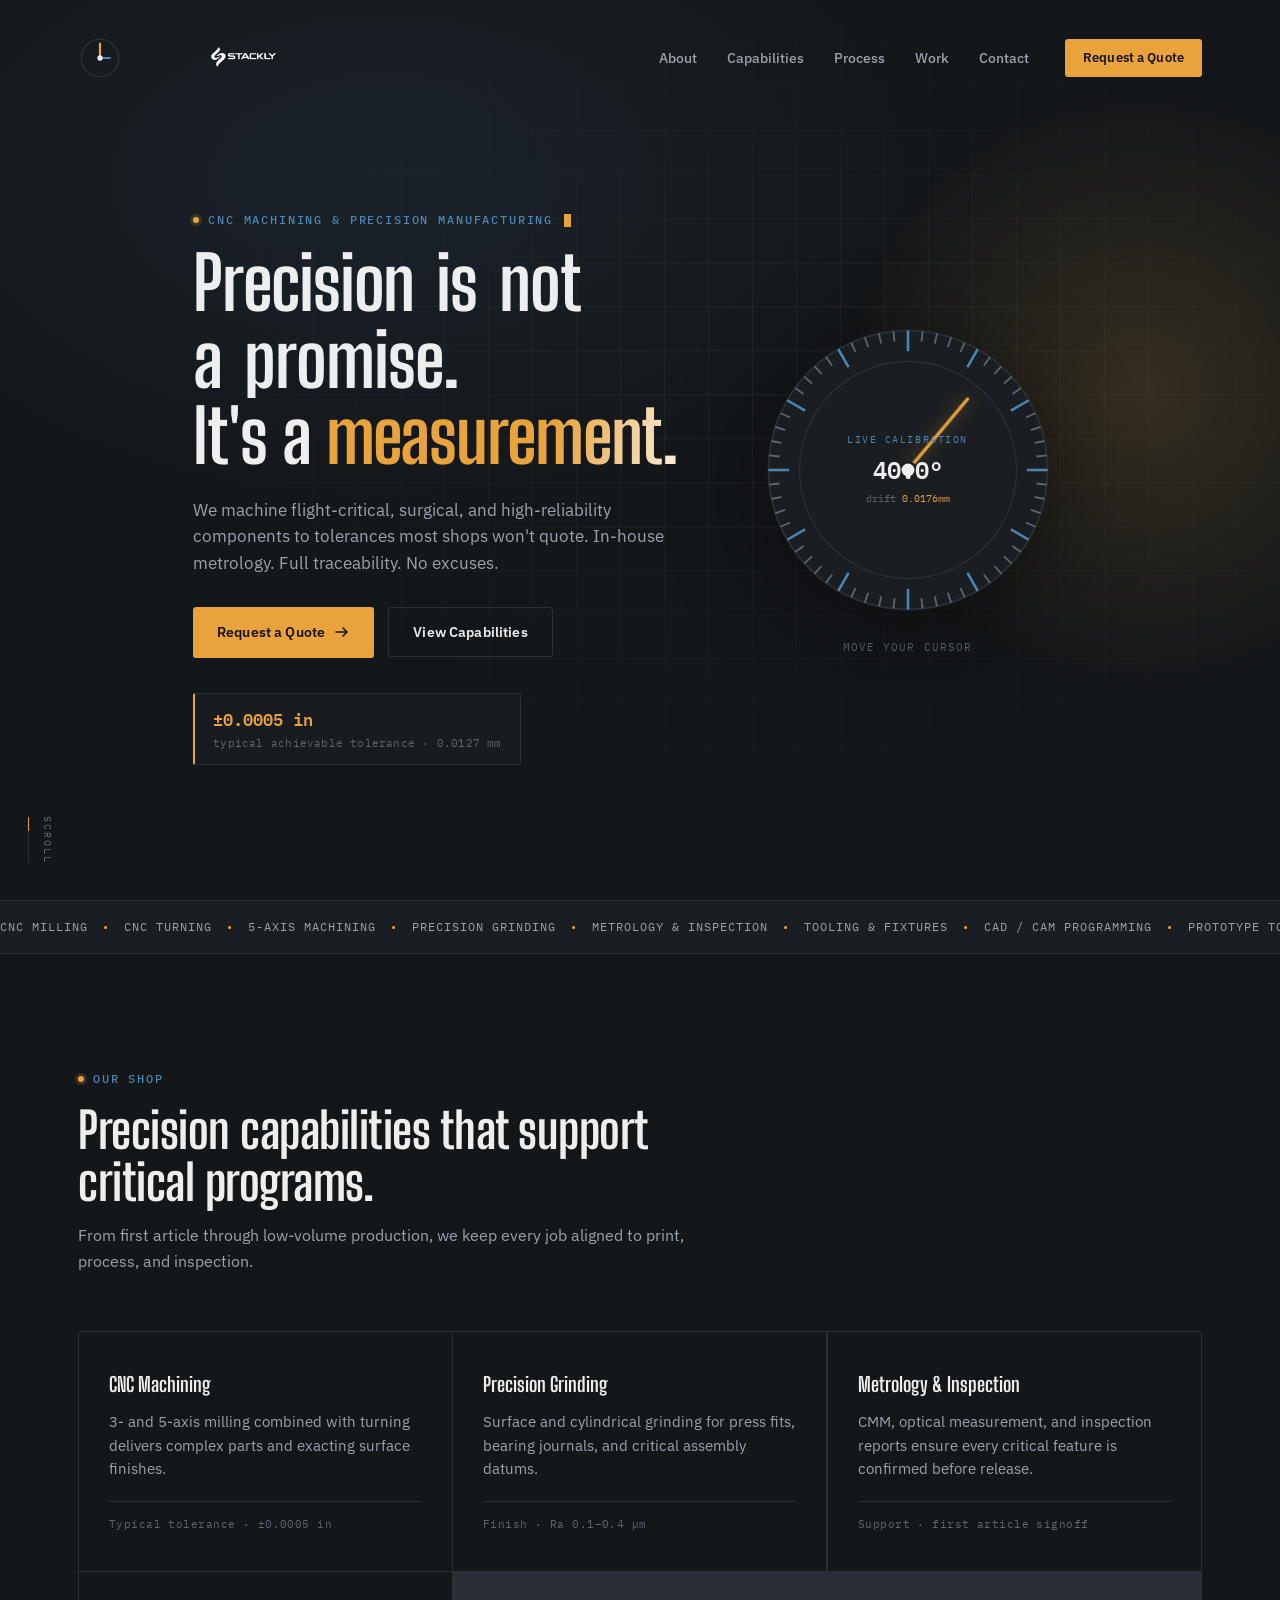
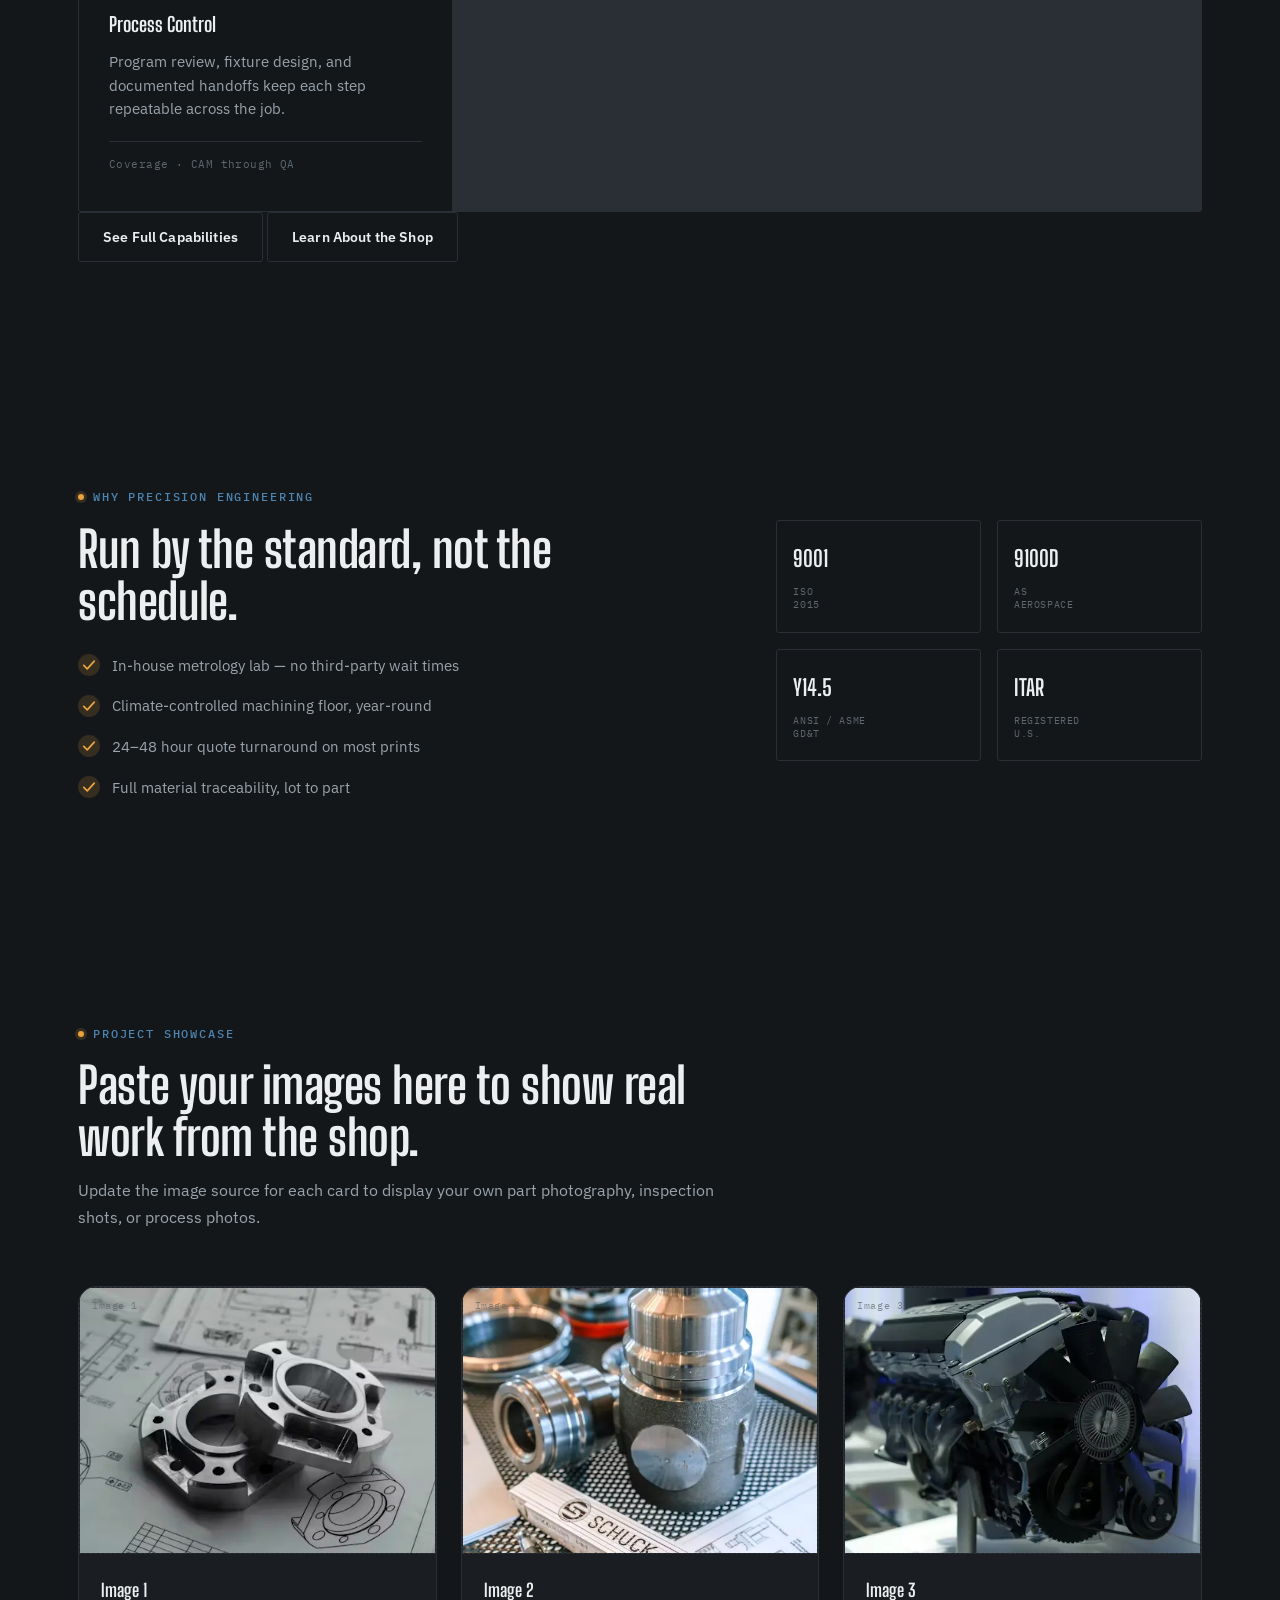
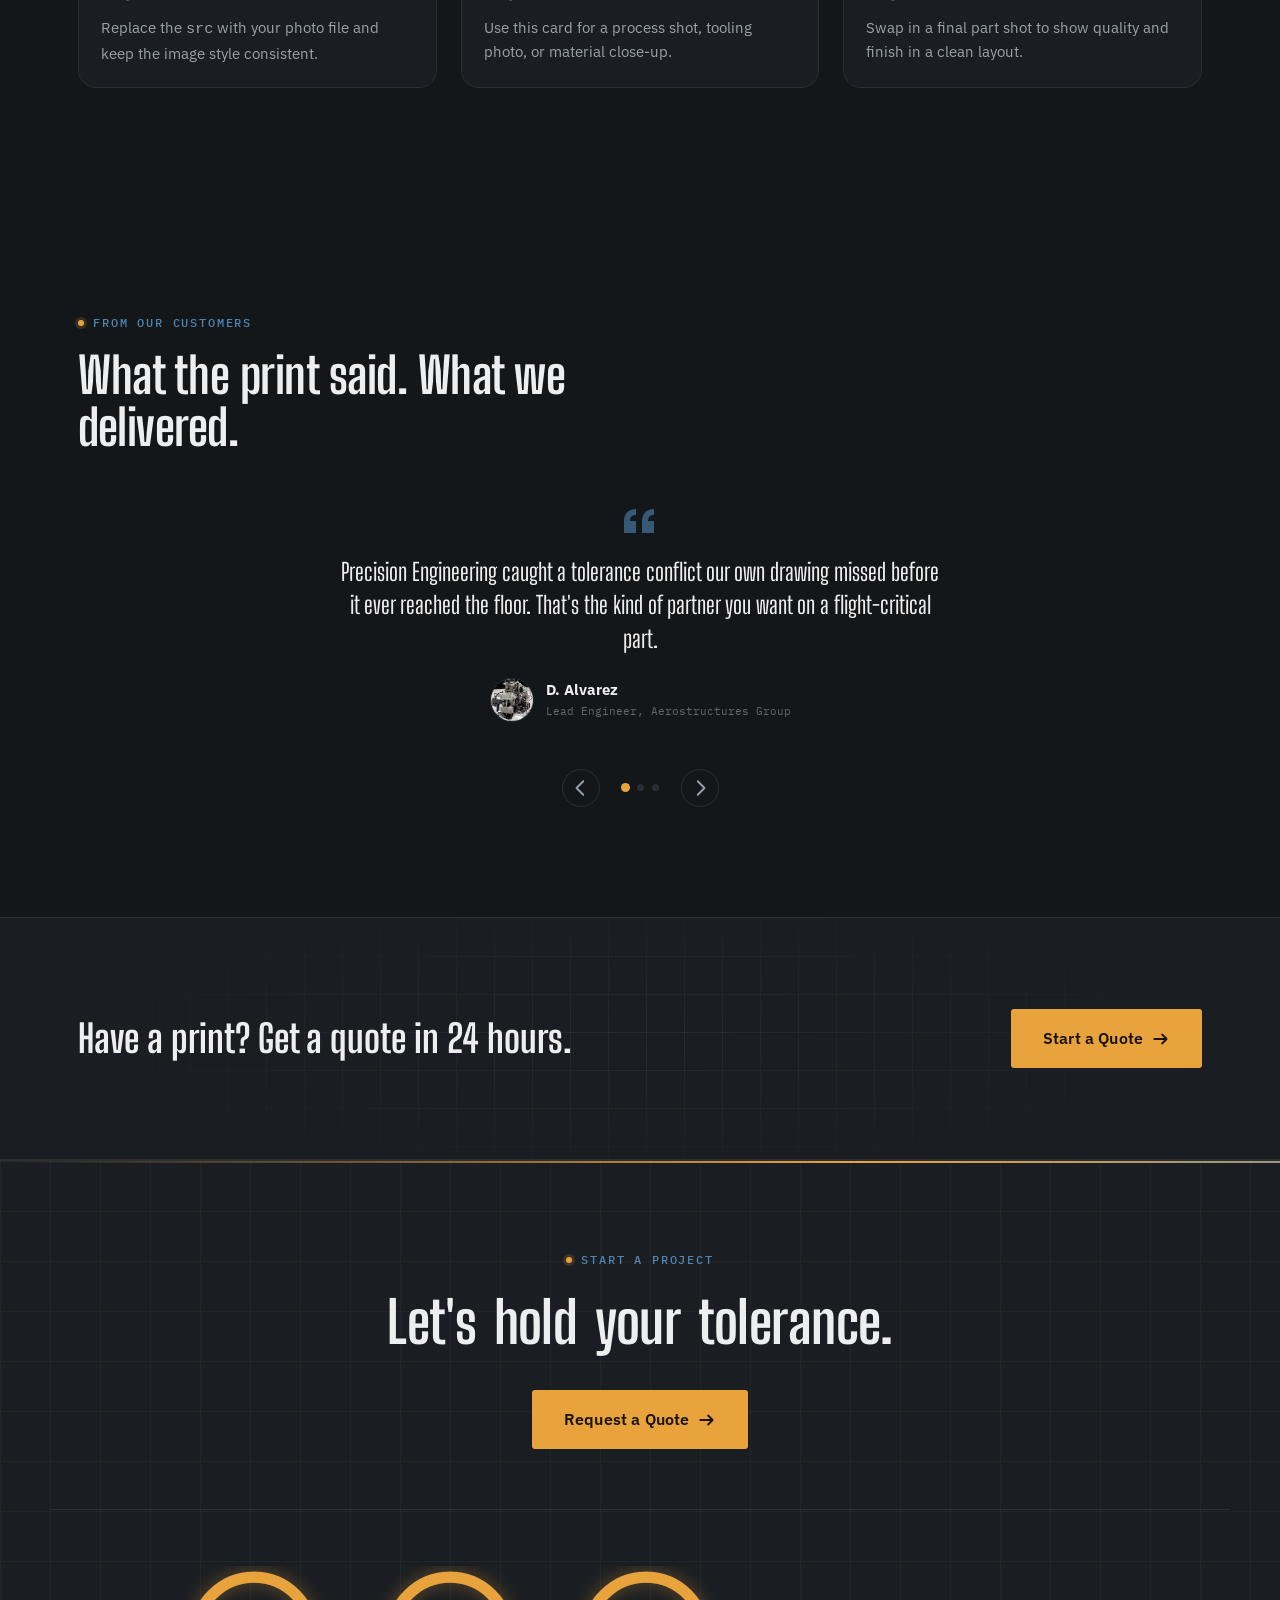
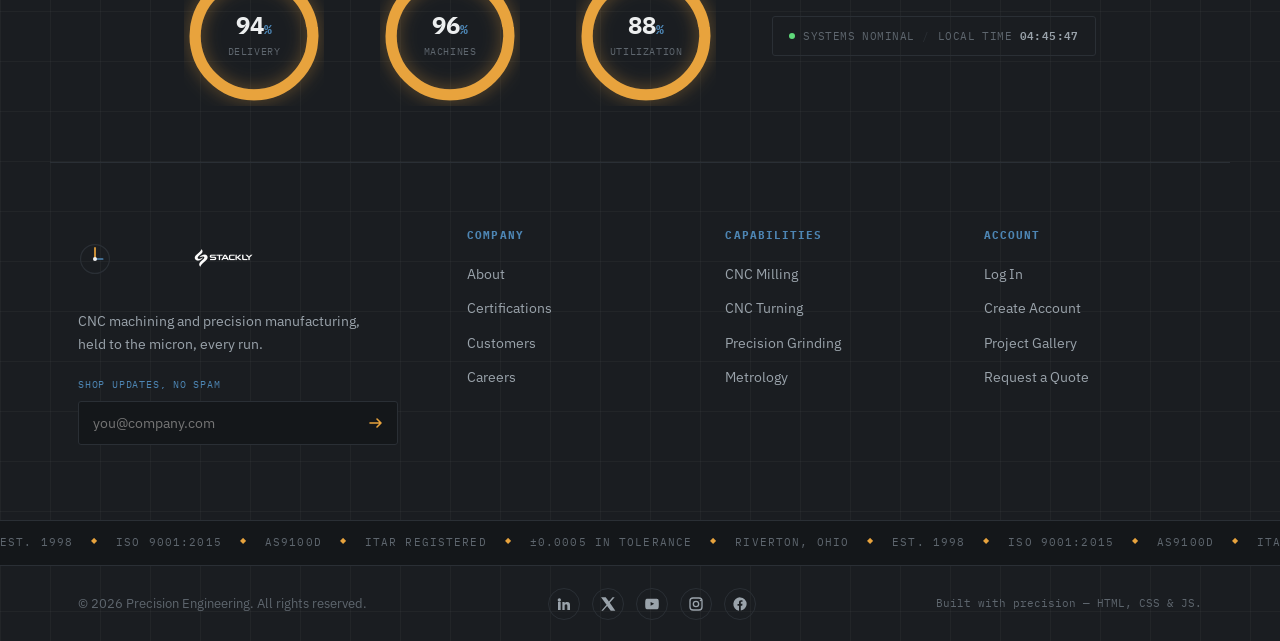
==== index.html @ ea1519b1 "first commit" ====
<!DOCTYPE html>
<html lang="en">
<head>
<meta charset="UTF-8">
<meta name="viewport" content="width=device-width, initial-scale=1.0">
<title>Precision Engineering — CNC Machining &amp; Precision Manufacturing</title>
<meta name="description" content="Precision Engineering delivers CNC machining, precision grinding, and metrology services for aerospace, medical, and industrial clients.">

<link rel="preconnect" href="https://fonts.googleapis.com">
<link rel="preconnect" href="https://fonts.gstatic.com" crossorigin>
<link href="https://fonts.googleapis.com/css2?family=Big+Shoulders+Display:wght@500;700;900&family=IBM+Plex+Mono:wght@400;500;600&family=IBM+Plex+Sans:wght@400;500;600;700&display=swap" rel="stylesheet">

<link rel="stylesheet" href="style.css">
</head>
<body class="page-index">

<!-- ============================= -->
<!-- PRELOADER                      -->
<!-- ============================= -->
<div class="preloader" id="preloader">
  <div class="preloader__inner">
    <svg class="preloader__dial" viewBox="0 0 120 120" width="72" height="72">
      <circle cx="60" cy="60" r="52" class="preloader__ring-track"/>
      <circle cx="60" cy="60" r="52" class="preloader__ring-fill" id="preloaderRing"/>
      <line x1="60" y1="60" x2="60" y2="20" class="preloader__needle" id="preloaderNeedle"/>
      <circle cx="60" cy="60" r="4" class="preloader__hub"/>
    </svg>
    <p class="preloader__label">CALIBRATING SYSTEM</p>
    <p class="preloader__pct" id="preloaderPct">00%</p>
  </div>
</div>

<!-- cursor reticle (desktop only, see JS) -->
<div class="cursor-ring" id="cursorRing"></div>
<div class="cursor-dot" id="cursorDot"></div>

<!-- ============================= -->
<!-- HEADER / NAV                   -->
<!-- ============================= -->
<header class="site-header" id="siteHeader">
  <div class="container site-header__inner">
    <a href="index.html" class="logo">
      <span class="logo__mark" aria-hidden="true">
          <svg viewBox="0 0 40 40" width="44" height="44">
            <circle cx="20" cy="20" r="17" class="logo__mark-ring"/>
            <line x1="20" y1="20" x2="20" y2="7" class="logo__mark-tick"/>
            <line x1="20" y1="20" x2="29" y2="20" class="logo__mark-tick logo__mark-tick--minor"/>
            <circle cx="20" cy="20" r="2.4" class="logo__mark-hub"/>
          </svg>
        </span>
        <img src="logo (1).webp" alt="Precision Engineering" class="logo__img">
    <nav class="main-nav" id="mainNav">
      <a href="about.html" class="main-nav__link"><span>About</span></a>
      <a href="capabilities.html" class="main-nav__link"><span>Capabilities</span></a>
      <a href="process.html" class="main-nav__link"><span>Process</span></a>
      <a href="work.html" class="main-nav__link"><span>Work</span></a>
      <a href="contact.html" class="main-nav__link"><span>Contact</span></a>
    </nav>

    <a href="login.html" class="btn btn--small btn--primary magnetic" data-magnetic>
      <span>Request a Quote</span>
    </a>

    <button class="nav-toggle" id="navToggle" aria-label="Toggle navigation menu" aria-expanded="false">
      <span></span><span></span><span></span>
    </button>
  </div>
</header>

<!-- mobile nav drawer -->
<div class="mobile-nav" id="mobileNav">
  <nav class="mobile-nav__links">
    <a href="about.html">About</a>
    <a href="capabilities.html">Capabilities</a>
    <a href="process.html">Process</a>
    <a href="work.html">Work</a>
    <a href="index.html#why">Why Us</a>
    <a href="contact.html">Contact</a>
  </nav>
  <a href="contact.html" class="btn btn--primary btn--block">Request a Quote</a>
</div>

<main>

<!-- ============================= -->
<!-- HERO                           -->
<!-- ============================= -->
<section class="hero" id="home">
  <div class="hero__grid" aria-hidden="true" id="heroGrid"></div>
  <div class="hero__glow" aria-hidden="true"></div>

  <div class="container hero__inner">
    <div class="hero__copy">
      <p class="eyebrow reveal-up eyebrow--typed">
        <span class="eyebrow__dot"></span>
        CNC MACHINING &amp; PRECISION MANUFACTURING
      </p>

      <h1 class="hero__headline">
        <span class="reveal-line"><span class="reveal-line__inner split-chars" data-split>Precision is not</span></span>
        <span class="reveal-line"><span class="reveal-line__inner split-chars" data-split>a promise.</span></span>
        <span class="reveal-line"><span class="reveal-line__inner">It's a <em class="shimmer-text">measurement.</em></span></span>
      </h1>

      <p class="hero__sub reveal-up" style="--delay:0.5s">
        We machine flight-critical, surgical, and high-reliability components to tolerances
        most shops won't quote. In-house metrology. Full traceability. No excuses.
      </p>

      <div class="hero__actions reveal-up" style="--delay:0.65s">
        <a href="contact.html" class="btn btn--primary magnetic" data-magnetic>
          <span>Request a Quote</span>
          <svg width="16" height="16" viewBox="0 0 16 16"><path d="M2 8h11M9 4l4 4-4 4" stroke="currentColor" stroke-width="1.6" fill="none" stroke-linecap="round" stroke-linejoin="round"/></svg>
        </a>
        <a href="capabilities.html" class="btn btn--ghost">
          <span>View Capabilities</span>
        </a>
      </div>

      <div class="hero__stamp reveal-up" style="--delay:0.8s">
        <span class="hero__stamp-value">±0.0005 in</span>
        <span class="hero__stamp-label">typical achievable tolerance · 0.0127&nbsp;mm</span>
      </div>
    </div>

    <div class="hero__instrument reveal-up" style="--delay:0.4s">
      <div class="dial" id="dial">
        <svg viewBox="0 0 240 240" width="100%" height="100%" class="dial__svg">
          <circle cx="120" cy="120" r="108" class="dial__face"/>
          <g class="dial__ticks" id="dialTicks"></g>
          <circle cx="120" cy="120" r="84" class="dial__inner-ring"/>
          <line x1="120" y1="120" x2="120" y2="48" class="dial__needle" id="dialNeedle"/>
          <circle cx="120" cy="120" r="6" class="dial__hub"/>
        </svg>
        <div class="dial__readout">
          <span class="dial__readout-label">LIVE CALIBRATION</span>
          <span class="dial__readout-value" id="dialValue">0.000&deg;</span>
          <span class="dial__readout-sub">drift <span id="dialDrift">0.000mm</span></span>
        </div>
      </div>
      <p class="dial__hint">move your cursor</p>
    </div>
  </div>

  <a href="capabilities.html" class="hero__scroll-cue" aria-label="Scroll to content">
    <span class="hero__scroll-cue-line"><span class="hero__scroll-cue-dot"></span></span>
    <span class="hero__scroll-cue-text">SCROLL</span>
  </a>
</section>

<!-- ============================= -->
<!-- MARQUEE TICKER                 -->
<!-- ============================= -->
<div class="marquee">
  <div class="marquee__track">
    <span>CNC MILLING</span><span class="marquee__sep">&bull;</span>
    <span>CNC TURNING</span><span class="marquee__sep">&bull;</span>
    <span>5-AXIS MACHINING</span><span class="marquee__sep">&bull;</span>
    <span>PRECISION GRINDING</span><span class="marquee__sep">&bull;</span>
    <span>METROLOGY &amp; INSPECTION</span><span class="marquee__sep">&bull;</span>
    <span>TOOLING &amp; FIXTURES</span><span class="marquee__sep">&bull;</span>
    <span>CAD / CAM PROGRAMMING</span><span class="marquee__sep">&bull;</span>
    <span>PROTOTYPE TO PRODUCTION</span><span class="marquee__sep">&bull;</span>
    <!-- duplicate for seamless loop -->
    <span>CNC MILLING</span><span class="marquee__sep">&bull;</span>
    <span>CNC TURNING</span><span class="marquee__sep">&bull;</span>
    <span>5-AXIS MACHINING</span><span class="marquee__sep">&bull;</span>
    <span>PRECISION GRINDING</span><span class="marquee__sep">&bull;</span>
    <span>METROLOGY &amp; INSPECTION</span><span class="marquee__sep">&bull;</span>
    <span>TOOLING &amp; FIXTURES</span><span class="marquee__sep">&bull;</span>
    <span>CAD / CAM PROGRAMMING</span><span class="marquee__sep">&bull;</span>
    <span>PROTOTYPE TO PRODUCTION</span><span class="marquee__sep">&bull;</span>
  </div>
</div>

<!-- ============================= -->
<section class="capabilities" id="homeCapabilities">
  <div class="container">
    <div class="section-head">
      <p class="eyebrow reveal-up"><span class="eyebrow__dot"></span>OUR SHOP</p>
      <h2 class="h2 reveal-up">Precision capabilities that support critical programs.</h2>
      <p class="section-head__sub reveal-up" style="--delay:0.1s">
        From first article through low-volume production, we keep every job aligned to print, process, and inspection.
      </p>
    </div>

    <div class="cap-grid">
      <article class="cap-card tilt-card reveal-up">
        <h3 class="cap-card__title">CNC Machining</h3>
        <p class="cap-card__text">3- and 5-axis milling combined with turning delivers complex parts and exacting surface finishes.</p>
        <span class="cap-card__spec">Typical tolerance &middot; ±0.0005 in</span>
      </article>
      <article class="cap-card tilt-card reveal-up" style="--delay:0.05s">
        <h3 class="cap-card__title">Precision Grinding</h3>
        <p class="cap-card__text">Surface and cylindrical grinding for press fits, bearing journals, and critical assembly datums.</p>
        <span class="cap-card__spec">Finish &middot; Ra 0.1–0.4 µm</span>
      </article>
      <article class="cap-card tilt-card reveal-up" style="--delay:0.1s">
        <h3 class="cap-card__title">Metrology &amp; Inspection</h3>
        <p class="cap-card__text">CMM, optical measurement, and inspection reports ensure every critical feature is confirmed before release.</p>
        <span class="cap-card__spec">Support &middot; first article signoff</span>
      </article>
      <article class="cap-card tilt-card reveal-up" style="--delay:0.15s">
        <h3 class="cap-card__title">Process Control</h3>
        <p class="cap-card__text">Program review, fixture design, and documented handoffs keep each step repeatable across the job.</p>
        <span class="cap-card__spec">Coverage &middot; CAM through QA</span>
      </article>
    </div>

    <div class="cta-banner__actions reveal-up" style="--delay:0.2s">
      <a href="capabilities.html" class="btn btn--ghost">See Full Capabilities</a>
      <a href="about.html" class="btn btn--ghost">Learn About the Shop</a>
    </div>
  </div>
</section>

<!-- ============================= -->
<section class="why" id="why">
  <div class="container why__inner">
    <div class="why__copy">
      <p class="eyebrow reveal-up"><span class="eyebrow__dot"></span>WHY PRECISION ENGINEERING</p>
      <h2 class="h2 reveal-up">Run by the standard, not the schedule.</h2>

      <ul class="check-list">
        <li class="check-list__item reveal-up">
          <span class="check-list__icon"><svg viewBox="0 0 16 16" width="14" height="14"><path d="M2 8.5l4 4 8-9" fill="none" stroke="currentColor" stroke-width="2" stroke-linecap="round" stroke-linejoin="round"/></svg></span>
          In-house metrology lab — no third-party wait times
        </li>
        <li class="check-list__item reveal-up" style="--delay:0.06s">
          <span class="check-list__icon"><svg viewBox="0 0 16 16" width="14" height="14"><path d="M2 8.5l4 4 8-9" fill="none" stroke="currentColor" stroke-width="2" stroke-linecap="round" stroke-linejoin="round"/></svg></span>
          Climate-controlled machining floor, year-round
        </li>
        <li class="check-list__item reveal-up" style="--delay:0.12s">
          <span class="check-list__icon"><svg viewBox="0 0 16 16" width="14" height="14"><path d="M2 8.5l4 4 8-9" fill="none" stroke="currentColor" stroke-width="2" stroke-linecap="round" stroke-linejoin="round"/></svg></span>
          24&ndash;48 hour quote turnaround on most prints
        </li>
        <li class="check-list__item reveal-up" style="--delay:0.18s">
          <span class="check-list__icon"><svg viewBox="0 0 16 16" width="14" height="14"><path d="M2 8.5l4 4 8-9" fill="none" stroke="currentColor" stroke-width="2" stroke-linecap="round" stroke-linejoin="round"/></svg></span>
          Full material traceability, lot to part
        </li>
      </ul>
    </div>

    <div class="badge-row reveal-up" style="--delay:0.15s">
      <div class="badge"><span class="badge__num">9001</span><span class="badge__text">ISO<br>2015</span></div>
      <div class="badge"><span class="badge__num">9100D</span><span class="badge__text">AS<br>AEROSPACE</span></div>
      <div class="badge"><span class="badge__num">Y14.5</span><span class="badge__text">ANSI / ASME<br>GD&amp;T</span></div>
      <div class="badge"><span class="badge__num">ITAR</span><span class="badge__text">REGISTERED<br>U.S.</span></div>
    </div>
  </div>
</section>

<!-- ============================= -->
<section class="showcase" id="showcase">
  <div class="container">
    <div class="section-head">
      <p class="eyebrow reveal-up"><span class="eyebrow__dot"></span>PROJECT SHOWCASE</p>
      <h2 class="h2 reveal-up">Paste your images here to show real work from the shop.</h2>
      <p class="section-head__sub reveal-up" style="--delay:0.1s">Update the image source for each card to display your own part photography, inspection shots, or process photos.</p>
    </div>

    <div class="image-grid">
      <article class="image-card reveal-up">
        <div class="image-card__media img-placeholder has-image" data-label="Image 1"><img src="webp3.webp" alt="Paste your image here" /></div>
        <div class="image-card__copy">
          <h3>Image 1</h3>
          <p>Replace the <code>src</code> with your photo file and keep the image style consistent.</p>
        </div>
      </article>
      <article class="image-card reveal-up" style="--delay:0.05s">
        <div class="image-card__media img-placeholder has-image" data-label="Image 2"><img src="webp4.webp" alt="Paste your image here" /></div>
        <div class="image-card__copy">
          <h3>Image 2</h3>
          <p>Use this card for a process shot, tooling photo, or material close-up.</p>
        </div>
      </article>
      <article class="image-card reveal-up" style="--delay:0.1s">
        <div class="image-card__media img-placeholder has-image" data-label="Image 3"><img src="webp5.webp" alt="Paste your image here" /></div>
        <div class="image-card__copy">
          <h3>Image 3</h3>
          <p>Swap in a final part shot to show quality and finish in a clean layout.</p>
        </div>
      </article>
    </div>
  </div>
</section>

<!-- ============================= -->
<!-- TESTIMONIALS                   -->
<!-- ============================= -->
<section class="testimonials" id="testimonials">
  <div class="container">
    <div class="section-head">
      <p class="eyebrow reveal-up"><span class="eyebrow__dot"></span>FROM OUR CUSTOMERS</p>
      <h2 class="h2 reveal-up">What the print said. What we delivered.</h2>
    </div>

    <div class="slider" id="slider">
      <div class="slider__track" id="sliderTrack">

        <div class="slide">
          <svg class="slide__quote-mark" viewBox="0 0 32 24" width="32" height="24"><path d="M0 24V12C0 5 4 0 12 0v6c-4 0-6 2-6 6h6v12H0zm18 0V12c0-7 4-12 12-12v6c-4 0-6 2-6 6h6v12H18z" fill="currentColor"/></svg>
          <p class="slide__text">Precision Engineering caught a tolerance conflict our own drawing missed before it ever reached the floor. That's the kind of partner you want on a flight-critical part.</p>
          <div class="slide__person">
            <span class="img-placeholder img-placeholder--avatar has-image" data-label="Avatar · 80×80"><img src="webp11.webp" alt="Customer avatar" /></span>
            <span class="slide__person-info">
              <strong>D. Alvarez</strong>
              <small>Lead Engineer, Aerostructures Group</small>
            </span>
          </div>
        </div>

        <div class="slide">
          <svg class="slide__quote-mark" viewBox="0 0 32 24" width="32" height="24"><path d="M0 24V12C0 5 4 0 12 0v6c-4 0-6 2-6 6h6v12H0zm18 0V12c0-7 4-12 12-12v6c-4 0-6 2-6 6h6v12H18z" fill="currentColor"/></svg>
          <p class="slide__text">Their first-pass yield is the best we've seen from any contract shop. We quietly stopped second-sourcing about a year ago.</p>
          <div class="slide__person">
            <span class="img-placeholder img-placeholder--avatar has-image" data-label="Avatar · 80×80"><img src="webp11.webp" alt="Customer avatar" /></span>
            <span class="slide__person-info">
              <strong>R. Okafor</strong>
              <small>Procurement Lead, Industrial Automation Co.</small>
            </span>
          </div>
        </div>

        <div class="slide">
          <svg class="slide__quote-mark" viewBox="0 0 32 24" width="32" height="24"><path d="M0 24V12C0 5 4 0 12 0v6c-4 0-6 2-6 6h6v12H0zm18 0V12c0-7 4-12 12-12v6c-4 0-6 2-6 6h6v12H18z" fill="currentColor"/></svg>
          <p class="slide__text">Quote to first article in under a week. It's hard to find that turnaround combined with the tolerance work they're doing.</p>
          <div class="slide__person">
            <span class="img-placeholder img-placeholder--avatar has-image" data-label="Avatar · 80×80"><img src="webp11.webp" alt="Customer avatar" /></span>
            <span class="slide__person-info">
              <strong>M. Chen</strong>
              <small>Engineering Manager, Medical Devices</small>
            </span>
          </div>
        </div>

      </div>

      <div class="slider__controls">
        <button class="slider__arrow" id="sliderPrev" aria-label="Previous testimonial">
          <svg width="18" height="18" viewBox="0 0 16 16"><path d="M10 2L4 8l6 6" fill="none" stroke="currentColor" stroke-width="1.6" stroke-linecap="round" stroke-linejoin="round"/></svg>
        </button>
        <div class="slider__dots" id="sliderDots"></div>
        <button class="slider__arrow" id="sliderNext" aria-label="Next testimonial">
          <svg width="18" height="18" viewBox="0 0 16 16"><path d="M6 2l6 6-6 6" fill="none" stroke="currentColor" stroke-width="1.6" stroke-linecap="round" stroke-linejoin="round"/></svg>
        </button>
      </div>
    </div>
  </div>
</section>

<!-- ============================= -->
<!-- CTA BANNER                     -->
<!-- ============================= -->
<section class="cta-banner">
  <div class="cta-banner__grid" aria-hidden="true"></div>
  <div class="container cta-banner__inner">
    <h2 class="cta-banner__heading reveal-up">Have a print? Get a quote in 24 hours.</h2>
    <a href="contact.html" class="btn btn--primary btn--large magnetic" data-magnetic>
      <span>Start a Quote</span>
      <svg width="18" height="18" viewBox="0 0 16 16"><path d="M2 8h11M9 4l4 4-4 4" stroke="currentColor" stroke-width="1.6" fill="none" stroke-linecap="round" stroke-linejoin="round"/></svg>
    </a>
  </div>
</section>

<!-- ============================= -->

</main>

<!-- ============================= -->
<!-- FOOTER                         -->
<!-- ============================= -->
<footer class="site-footer">
  <div class="site-footer__grid" aria-hidden="true"></div>
  <div class="site-footer__sweep" aria-hidden="true"></div>
  <div class="site-footer__beam" aria-hidden="true"></div>

  <!-- big CTA strip with letter-hover heading -->
  <div class="container footer-cta">
    <p class="eyebrow"><span class="eyebrow__dot"></span>START A PROJECT</p>
    <h2 class="footer-cta__heading split-chars" data-split>Let's hold your tolerance.</h2>
    <a href="contact.html" class="btn btn--primary btn--large magnetic footer-cta__btn" data-magnetic>
      <span>Request a Quote</span>
      <svg width="18" height="18" viewBox="0 0 16 16"><path d="M2 8h11M9 4l4 4-4 4" stroke="currentColor" stroke-width="1.6" fill="none" stroke-linecap="round" stroke-linejoin="round"/></svg>
    </a>
  </div>

  <!-- live "control panel" gauges -->
  <div class="container footer-panel">
    <div class="gauge" data-gauge="98">
      <svg viewBox="0 0 100 100" class="gauge__svg">
        <circle cx="50" cy="50" r="42" class="gauge__track"/>
        <circle cx="50" cy="50" r="42" class="gauge__fill" data-gauge-fill/>
      </svg>
      <div class="gauge__readout">
        <span class="gauge__value" data-gauge-value>0<small>%</small></span>
        <span class="gauge__label">Delivery</span>
      </div>
    </div>
    <div class="gauge" data-gauge="100">
      <svg viewBox="0 0 100 100" class="gauge__svg">
        <circle cx="50" cy="50" r="42" class="gauge__track"/>
        <circle cx="50" cy="50" r="42" class="gauge__fill" data-gauge-fill/>
      </svg>
      <div class="gauge__readout">
        <span class="gauge__value" data-gauge-value>0<small>%</small></span>
        <span class="gauge__label">Machines  </span>
      </div>
    </div>
    <div class="gauge" data-gauge="92">
      <svg viewBox="0 0 100 100" class="gauge__svg">
        <circle cx="50" cy="50" r="42" class="gauge__track"/>
        <circle cx="50" cy="50" r="42" class="gauge__fill" data-gauge-fill/>
      </svg>
      <div class="gauge__readout">
        <span class="gauge__value" data-gauge-value>0<small>%</small></span>
        <span class="gauge__label">Utilization</span>
      </div>
    </div>

    <div class="footer-status" id="footerStatus">
      <span class="footer-status__dot"></span>
      <span>SYSTEMS NOMINAL</span>
      <span class="footer-status__sep">/</span>
      <span>LOCAL TIME <strong id="footerClock">00:00:00</strong></span>
    </div>
  </div>

  <div class="container site-footer__top">
    <div class="footer-brand">
      <a href="index.html" class="logo logo--footer">
        <span class="logo__mark" aria-hidden="true">
          <svg viewBox="0 0 40 40" width="34" height="34">
            <circle cx="20" cy="20" r="17" class="logo__mark-ring"/>
            <line x1="20" y1="20" x2="20" y2="7" class="logo__mark-tick"/>
            <line x1="20" y1="20" x2="29" y2="20" class="logo__mark-tick logo__mark-tick--minor"/>
            <circle cx="20" cy="20" r="2.4" class="logo__mark-hub"/>
          </svg>
        </span>
        <img src="logo (1).webp" alt="Precision Engineering" class="logo__img">
      </a>
      <p class="footer-brand__tagline">CNC machining and precision manufacturing,<br>held to the micron, every run.</p>

      <form class="footer-newsletter" id="footerNewsletter">
        <label for="footerEmail" class="footer-newsletter__label">Shop updates, no spam</label>
        <div class="footer-newsletter__field">
          <input type="email" id="footerEmail" placeholder="you@company.com" required
            pattern="^[a-zA-Z0-9._%+-]+@[a-zA-Z0-9.-]+\.[a-zA-Z]{2,}$"
            title="Please enter a valid email address, like name@example.com">
          <button type="submit" aria-label="Subscribe">
            <svg width="16" height="16" viewBox="0 0 16 16"><path d="M2 8h11M9 4l4 4-4 4" stroke="currentColor" stroke-width="1.6" fill="none" stroke-linecap="round" stroke-linejoin="round"/></svg>
          </button>
        </div>
        <p class="footer-newsletter__confirm" id="footerNewsletterConfirm"></p>
      </form>
    </div>

    <nav class="footer-col">
      <h4 class="footer-col__title">Company</h4>
      <a href="about.html">About</a>
      <a href="index.html#why">Certifications</a>
      <a href="index.html#testimonials">Customers</a>
      <a href="contact.html">Careers</a>
    </nav>

    <nav class="footer-col">
      <h4 class="footer-col__title">Capabilities</h4>
      <a href="404error.html">CNC Milling</a>
      <a href="404error.html">CNC Turning</a>
      <a href="404error.html">Precision Grinding</a>
      <a href="404error.html">Metrology</a>
    </nav>

    <nav class="footer-col">
      <h4 class="footer-col__title">Account</h4>
      <a href="404error.html">Log In</a>
      <a href="404error.html">Create Account</a>
      <a href="404error.html">Project Gallery</a>
      <a href="404error.html">Request a Quote</a>
    </nav>
  </div>

  <!-- scrolling spec ticker -->
  <div class="footer-ticker">
    <div class="footer-ticker__track">
      <span>EST. 1998</span><span class="footer-ticker__sep">&#9670;</span>
      <span>ISO 9001:2015</span><span class="footer-ticker__sep">&#9670;</span>
      <span>AS9100D</span><span class="footer-ticker__sep">&#9670;</span>
      <span>ITAR REGISTERED</span><span class="footer-ticker__sep">&#9670;</span>
      <span>&plusmn;0.0005 IN TOLERANCE</span><span class="footer-ticker__sep">&#9670;</span>
      <span>RIVERTON, OHIO</span><span class="footer-ticker__sep">&#9670;</span>
      <span>EST. 1998</span><span class="footer-ticker__sep">&#9670;</span>
      <span>ISO 9001:2015</span><span class="footer-ticker__sep">&#9670;</span>
      <span>AS9100D</span><span class="footer-ticker__sep">&#9670;</span>
      <span>ITAR REGISTERED</span><span class="footer-ticker__sep">&#9670;</span>
      <span>&plusmn;0.0005 IN TOLERANCE</span><span class="footer-ticker__sep">&#9670;</span>
      <span>RIVERTON, OHIO</span><span class="footer-ticker__sep">&#9670;</span>
    </div>
  </div>

  <div class="container site-footer__bottom">
    <p>&copy; <span id="footerYear">2026</span> Precision Engineering. All rights reserved.</p>
    <div class="footer-socials">
      <a href="404error.html" aria-label="LinkedIn" class="footer-social"><svg width="16" height="16" viewBox="0 0 24 24"><path fill="currentColor" d="M4.98 3.5a2.5 2.5 0 1 1 0 5 2.5 2.5 0 0 1 0-5zM3 9h4v12H3V9zm6.5 0H13v1.8h.06c.6-1.1 2-1.8 3.7-1.8 3.6 0 4.24 2 4.24 5.5V21H17v-5.6c0-1.3 0-3-1.9-3s-2.1 1.4-2.1 2.9V21H9.5V9z"/></svg></a>
      <a href="404error.html" aria-label="X / Twitter" class="footer-social"><svg width="16" height="16" viewBox="0 0 24 24"><path fill="currentColor" d="M18.9 2H22l-7.3 8.3L23 22h-6.9l-5.4-7-6.2 7H2l7.8-8.9L1.5 2h7l4.9 6.4L18.9 2z"/></svg></a>
      <a href="404error.html" aria-label="YouTube" class="footer-social"><svg width="16" height="16" viewBox="0 0 24 24"><path fill="currentColor" d="M22 7.2s-.2-1.6-.8-2.2c-.8-.8-1.7-.8-2.1-.9C16 4 12 4 12 4s-4 0-7.1.1c-.4 0-1.3.1-2.1.9C2.2 5.6 2 7.2 2 7.2S1.8 9 1.8 10.9v2.2c0 1.9.2 3.7.2 3.7s.2 1.6.8 2.2c.8.8 1.9.8 2.3.9C6.5 20 12 20 12 20s4 0 7.1-.1c.4 0 1.3-.1 2.1-.9.6-.6.8-2.2.8-2.2s.2-1.8.2-3.7v-2.2c0-1.9-.2-3.7-.2-3.7zM9.9 14.6V8.9l5.4 2.9-5.4 2.8z"/></svg></a>
      <a href="404error.html" aria-label="Instagram" class="footer-social"><svg width="16" height="16" viewBox="0 0 24 24"><path fill="currentColor" d="M7.5 2h9A5.5 5.5 0 0 1 22 7.5v9A5.5 5.5 0 0 1 16.5 22h-9A5.5 5.5 0 0 1 2 16.5v-9A5.5 5.5 0 0 1 7.5 2zm0 2A3.5 3.5 0 0 0 4 7.5v9A3.5 3.5 0 0 0 7.5 20h9a3.5 3.5 0 0 0 3.5-3.5v-9A3.5 3.5 0 0 0 16.5 4h-9zm11.25 1.5a1.125 1.125 0 1 1 0 2.25 1.125 1.125 0 0 1 0-2.25zM12 7a5 5 0 1 1 0 10 5 5 0 0 1 0-10zm0 2a3 3 0 1 0 0 6 3 3 0 0 0 0-6z"/></svg></a>
      <a href="404error.html" aria-label="Facebook" class="footer-social"><svg width="16" height="16" viewBox="0 0 24 24"><path fill="currentColor" d="M22 12a10 10 0 1 0-11.5 9.95V14.7h-2.2v-2.7h2.2V9.8c0-2.18 1.3-3.4 3.3-3.4.95 0 1.95.17 1.95.17v2.15h-1.1c-1.1 0-1.45.69-1.45 1.4v1.68h2.5l-.4 2.7h-2.1v7.26A10 10 0 0 0 22 12Z"/></svg></a>
    </div>
    <p class="footer-fineprint">Built with precision &mdash; HTML, CSS &amp; JS.</p>
  </div>
</footer>

<button class="back-to-top" id="backToTop" aria-label="Back to top">
  <svg viewBox="0 0 48 48" width="44" height="44" class="back-to-top__ring">
    <circle cx="24" cy="24" r="21" class="back-to-top__track"/>
    <circle cx="24" cy="24" r="21" class="back-to-top__fill" id="backToTopFill"/>
  </svg>
  <svg width="16" height="16" viewBox="0 0 16 16" class="back-to-top__arrow"><path d="M8 13V3M3 7l5-5 5 5" fill="none" stroke="currentColor" stroke-width="1.6" stroke-linecap="round" stroke-linejoin="round"/></svg>
</button>

<script src="script.js"></script>
</body>
</html>
---- style.css ----
/* =====================================================
   PRECISION ENGINEERING — MAIN STYLESHEET
   (includes auth/login/signup page styles below)
===================================================== */
/* =====================================================
   PRECISION ENGINEERING — STYLESHEET
   Token system: graphite + blueprint-blue + calibration-amber
   Type: Big Shoulders Display / IBM Plex Sans / IBM Plex Mono
===================================================== */

:root {
  /* color */
  --bg: #14171a;
  --bg-alt: #1a1d21;
  --bg-raised: #20242a;
  --ink: #eceeef;
  --ink-dim: #9aa3ab;
  --ink-faint: #5e666e;
  --line: #2a2f35;
  --line-soft: rgba(255,255,255,0.06);
  --blueprint: #4d85b3;
  --blueprint-dim: rgba(77,133,179,0.18);
  --amber: #e8a33d;
  --amber-soft: rgba(232,163,61,0.16);
  --amber-ink: #1a1306;

  /* type */
  --f-display: "Big Shoulders Display", sans-serif;
  --f-body: "IBM Plex Sans", -apple-system, sans-serif;
  --f-mono: "IBM Plex Mono", monospace;

  /* layout */
  --container: 1180px;
  --radius: 3px;
  --ease: cubic-bezier(.22,.9,.24,1);
  --ease-spring: cubic-bezier(.34,1.56,.64,1);
}

* { margin: 0; padding: 0; box-sizing: border-box; }

html { scroll-behavior: smooth; }

@media (prefers-reduced-motion: reduce) {
  html { scroll-behavior: auto; }
  *, *::before, *::after { animation-duration: 0.001ms !important; animation-iteration-count: 1 !important; transition-duration: 0.001ms !important; }
}

body {
  background: var(--bg);
  color: var(--ink);
  font-family: var(--f-body);
  font-size: 16px;
  line-height: 1.6;
  -webkit-font-smoothing: antialiased;
  overflow-x: hidden;
}

body.lock-scroll { overflow: hidden; }

img, svg { display: block; max-width: 100%; }

a { color: inherit; text-decoration: none; }

ul { list-style: none; }

button { font-family: inherit; cursor: pointer; background: none; border: none; color: inherit; }

input, textarea { font-family: inherit; font-size: 0.95rem; color: var(--ink); }

.container {
  max-width: var(--container);
  margin: 0 auto;
  padding: 0 28px;
}

.feature-panel {
  overflow: hidden;
  padding: 100px 0;
}
.feature-panel .container {
  max-width: 1180px;
  margin: 0 auto;
  padding: 0 28px;
}
.feature-panel__inner {
  display: grid;
  grid-template-columns: minmax(0, 1fr) minmax(0, 1fr);
  gap: 40px;
  align-items: center;
}
.feature-panel:not(.feature-panel--reverse) .feature-panel__copy {
  grid-column: 1;
}
.feature-panel:not(.feature-panel--reverse) .feature-panel__media {
  grid-column: 2;
}
.feature-panel--reverse .feature-panel__copy {
  grid-column: 2;
}
.feature-panel--reverse .feature-panel__media {
  grid-column: 1;
}
.feature-panel__copy {
  max-width: 420px;
}
.feature-panel--compact .feature-panel__copy {
  max-width: 380px;
}
.feature-panel__media {
  width: 100%;
  max-width: 320px;
  justify-self: center;
}
.feature-panel--compact .feature-panel__media {
  max-width: 280px;
}
.feature-panel__media img {
  width: 100%;
  height: auto;
  object-fit: cover;
  border-radius: 10px;
}
.feature-panel__copy p,
.feature-panel__copy .h2 {
  word-break: break-word;
}
.feature-panel__copy .h2 {
  line-height: 1.05;
}

@media (max-width: 980px) {
  .feature-panel__inner {
    grid-template-columns: 1fr;
  }
  .feature-panel__copy,
  .feature-panel__media {
    max-width: 100%;
  }
  .feature-panel__media {
    justify-self: stretch;
  }
}

.image-grid {
  display: grid;
  grid-template-columns: repeat(3, minmax(0, 1fr));
  gap: 24px;
  margin-top: 46px;
}
.image-card {
  background: var(--bg-alt);
  border: 1px solid var(--line);
  border-radius: 18px;
  overflow: hidden;
}
.image-card__media {
  width: 100%;
  aspect-ratio: 4/3;
}
.image-card__media img {
  width: 100%;
  height: 100%;
  object-fit: cover;
}
.image-card__copy {
  padding: 22px;
}
.image-card__copy h3 {
  font-family: var(--f-display);
  font-size: 1.12rem;
  margin-bottom: 10px;
}
.image-card__copy p {
  color: var(--ink-dim);
  font-size: 0.95rem;
  line-height: 1.6;
}

@media (max-width: 980px) {
  .image-grid {
    grid-template-columns: 1fr;
  }
}

.h2 {
  font-family: var(--f-display);
  font-weight: 700;
  font-size: clamp(2rem, 4.2vw, 3.1rem);
  line-height: 1.05;
  letter-spacing: -0.01em;
  color: var(--ink);
}

em { font-style: normal; color: var(--amber); }

/* animated shimmer emphasis text */
.shimmer-text {
  background: linear-gradient(100deg, var(--amber) 30%, #fff 50%, var(--amber) 70%);
  background-size: 220% auto;
  -webkit-background-clip: text; background-clip: text; -webkit-text-fill-color: transparent;
  animation: shimmerSweep 3.4s linear infinite;
}
@keyframes shimmerSweep { 0% { background-position: 0% 0; } 100% { background-position: -220% 0; } }

/* typing-cursor eyebrow */
.eyebrow--typed::after {
  content: ""; display: inline-block; width: 7px; height: 13px; margin-left: 2px;
  background: var(--amber); vertical-align: -2px;
  animation: typeCursorBlink 1s steps(1) infinite;
}
@keyframes typeCursorBlink { 0%, 49% { opacity: 1; } 50%, 100% { opacity: 0; } }

/* per-letter split hover effect (applied via JS to [data-split]) */
.split-chars { display: inline-block; }
.char {
  display: inline-block;
  transition: transform .3s var(--ease-spring), color .3s ease;
  will-change: transform;
}
.char:hover {
  transform: translateY(-0.18em) rotate(-4deg) scale(1.08);
  color: var(--amber);
}
.char--jump {
  animation: charJump 1.4s ease-in-out infinite;
}
.char--space { width: 0.3em; }

@keyframes charJump {
  0%, 100% { transform: translateY(0); }
  40% { transform: translateY(-0.25em) rotate(-2deg); }
  55% { transform: translateY(0.05em) rotate(1deg); }
}

.eyebrow {
  display: inline-flex;
  align-items: center;
  gap: 9px;
  font-family: var(--f-mono);
  font-size: 0.72rem;
  font-weight: 500;
  letter-spacing: 0.16em;
  color: var(--blueprint);
  margin-bottom: 16px;
}
.eyebrow__dot {
  width: 6px; height: 6px; border-radius: 50%;
  background: var(--amber);
  box-shadow: 0 0 0 3px var(--amber-soft);
  flex-shrink: 0;
}

/* =====================================================
   SCROLL REVEAL
===================================================== */
.reveal-up {
  opacity: 0;
  transform: translateY(26px);
  transition: opacity .8s var(--ease), transform .8s var(--ease);
  transition-delay: var(--delay, 0s);
}
.reveal-up.in-view { opacity: 1; transform: translateY(0); }

.reveal-line { display: block; overflow: hidden; }
.reveal-line__inner {
  display: block;
  transform: translateY(110%);
  transition: transform .9s var(--ease);
  transition-delay: var(--delay, 0s);
}
.reveal-line.in-view .reveal-line__inner,
.hero__headline.in-view .reveal-line__inner { transform: translateY(0); }

/* =====================================================
   PRELOADER
===================================================== */
.preloader {
  position: fixed; inset: 0; z-index: 9999;
  background: var(--bg);
  display: flex; align-items: center; justify-content: center;
  transition: opacity .6s var(--ease), visibility .6s var(--ease);
}
.preloader.is-done { opacity: 0; visibility: hidden; pointer-events: none; }
.preloader__inner { display: flex; flex-direction: column; align-items: center; gap: 14px; }
.preloader__dial { overflow: visible; }
.preloader__ring-track, .preloader__ring-fill {
  fill: none; stroke-width: 2.5; transform-origin: 60px 60px; transform: rotate(-90deg);
}
.preloader__ring-track { stroke: var(--line); }
.preloader__ring-fill {
  stroke: var(--amber);
  stroke-dasharray: 326.7;
  stroke-dashoffset: 326.7;
  transition: stroke-dashoffset .2s linear;
}
.preloader__needle { stroke: var(--blueprint); stroke-width: 2; stroke-linecap: round; transform-origin: 60px 60px; transition: transform .2s linear; }
.preloader__hub { fill: var(--ink); }
.preloader__label { font-family: var(--f-mono); font-size: 0.7rem; letter-spacing: 0.18em; color: var(--ink-dim); }
.preloader__pct { font-family: var(--f-mono); font-size: 1rem; color: var(--ink); }

/* =====================================================
   CURSOR RETICLE (desktop only)
===================================================== */
.cursor-dot, .cursor-ring {
  position: fixed; top: 0; left: 0; pointer-events: none; z-index: 9998;
  transform: translate(-50%, -50%);
  border-radius: 50%;
  transition: opacity .2s ease;
  opacity: 0;
}
.cursor-dot { width: 5px; height: 5px; background: var(--amber); }
.cursor-ring {
  width: 30px; height: 30px;
  border: 1px solid var(--blueprint);
  transition: width .25s var(--ease-spring), height .25s var(--ease-spring), opacity .2s ease, border-color .25s ease;
}
.cursor-ring.is-active { width: 50px; height: 50px; border-color: var(--amber); }
.has-cursor .cursor-dot, .has-cursor .cursor-ring { opacity: 1; }

/* =====================================================
   HEADER / NAV
===================================================== */
.site-header {
  position: fixed; top: 0; left: 0; right: 0; z-index: 500;
  padding: 22px 0;
  transition: padding .35s var(--ease), background .35s var(--ease), border-color .35s var(--ease);
  border-bottom: 1px solid transparent;
}
.site-header.is-scrolled {
  padding: 13px 0;
  background: rgba(20,23,26,0.86);
  backdrop-filter: blur(10px);
  border-bottom-color: var(--line);
}
.site-header__inner { display: flex; align-items: center; gap: 36px; }

.logo { display: flex; align-items: center; gap: 12px; flex-shrink: 0; }
..logo__mark { display: inline-flex; transition: transform .5s var(--ease-spring); }
.logo:hover .logo__mark { transform: rotate(95deg); }
.logo__mark-ring { fill: none; stroke: var(--line); stroke-width: 1.4; }
.logo__mark-tick { stroke: var(--amber); stroke-width: 2; stroke-linecap: round; }
.logo__mark-tick--minor { stroke: var(--blueprint); }
.logo__mark-hub { fill: var(--ink); }
.logo__img {
  display: block;
  width: 220px;
  height: auto;
  max-height: 72px;
  object-fit: contain;
}
.logo--footer .logo__img {
  width: 200px;
  max-height: 64px;
}
.logo__text {
  display: none;
}

.main-nav { display: flex; gap: 30px; margin-left: auto; }
.main-nav__link {
  position: relative; font-size: 0.88rem; font-weight: 500; color: var(--ink-dim);
  padding: 4px 0; transition: color .25s ease;
}
.main-nav__link span { position: relative; }
.main-nav__link::after {
  content: ""; position: absolute; left: 0; bottom: 0; height: 1px; width: 100%;
  background: var(--amber); transform: scaleX(0); transform-origin: left;
  transition: transform .35s var(--ease);
}
.main-nav__link:hover { color: var(--ink); }
.main-nav__link:hover::after { transform: scaleX(1); }
.main-nav__link.active { color: var(--ink); font-weight: 700; }
.main-nav__link.active::after { transform: scaleX(1); }
.mobile-nav__links a.active { color: var(--amber); font-weight: 700; }

.nav-toggle { display: none; flex-direction: column; gap: 5px; width: 26px; padding: 4px; flex-shrink: 0; }
.nav-toggle span { display: block; height: 2px; width: 100%; background: var(--ink); transition: transform .3s var(--ease), opacity .3s ease; }
.nav-toggle.is-open span:nth-child(1) { transform: translateY(7px) rotate(45deg); }
.nav-toggle.is-open span:nth-child(2) { opacity: 0; }
.nav-toggle.is-open span:nth-child(3) { transform: translateY(-7px) rotate(-45deg); }

.mobile-nav {
  position: fixed; inset: 0; z-index: 480;
  background: var(--bg-alt);
  display: flex; flex-direction: column; justify-content: center; align-items: center; gap: 36px;
  transform: translateY(-100%);
  transition: transform .5s var(--ease);
}
.mobile-nav.is-open { transform: translateY(0); }
.mobile-nav__links { display: flex; flex-direction: column; align-items: center; gap: 22px; }
.mobile-nav__links a { font-family: var(--f-display); font-size: 1.8rem; font-weight: 700; color: var(--ink); }
.mobile-nav__links a:hover { color: var(--amber); }

/* =====================================================
   BUTTONS
===================================================== */
.btn {
  display: inline-flex; align-items: center; justify-content: center; gap: 9px;
  font-size: 0.88rem; font-weight: 600; letter-spacing: 0.01em;
  padding: 13px 24px; border-radius: var(--radius);
  white-space: nowrap; transition: transform .3s var(--ease), background .3s ease, color .3s ease, border-color .3s ease;
  position: relative; overflow: hidden;
}
.btn svg { transition: transform .3s var(--ease); flex-shrink: 0; }
.btn--primary { background: var(--amber); color: var(--amber-ink); }
.btn--primary:hover { background: #f0b258; }
.btn--primary:hover svg { transform: translateX(3px); }
.btn--ghost { border: 1px solid var(--line); color: var(--ink); }
.btn--ghost:hover { border-color: var(--blueprint); color: var(--blueprint); background: var(--blueprint-dim); }
.btn--small { padding: 9px 18px; font-size: 0.8rem; }
.btn--large { padding: 17px 32px; font-size: 0.98rem; }
.btn--block { width: 100%; }

.magnetic { will-change: transform; }

/* =====================================================
   HERO
===================================================== */
.hero {
  position: relative;
  min-height: 100vh;
  display: flex; align-items: center;
  padding: 140px 0 70px;
  overflow: hidden;
  background: radial-gradient(ellipse 70% 60% at 30% 20%, rgba(77,133,179,0.10), transparent 60%);
}
.hero__grid {
  position: absolute; inset: -10% -10%;
  background-image:
    linear-gradient(var(--line-soft) 1px, transparent 1px),
    linear-gradient(90deg, var(--line-soft) 1px, transparent 1px);
  background-size: 44px 44px;
  mask-image: radial-gradient(ellipse 60% 55% at 60% 45%, black 0%, transparent 75%);
  -webkit-mask-image: radial-gradient(ellipse 60% 55% at 60% 45%, black 0%, transparent 75%);
  transition: transform .3s linear;
}
.hero__glow {
  position: absolute; width: 600px; height: 600px; right: -160px; top: 10%;
  background: radial-gradient(circle, var(--amber-soft), transparent 70%);
  filter: blur(10px); pointer-events: none;
}
.hero__inner {
  position: relative; z-index: 2;
  display: grid; grid-template-columns: 1.15fr 0.85fr; gap: 50px; align-items: center;
}
.hero__headline {
  font-family: var(--f-display); font-weight: 700;
  font-size: clamp(2.6rem, 6.4vw, 4.6rem);
  line-height: 1.04; letter-spacing: -0.015em; color: var(--ink);
  margin-bottom: 22px;
}
.hero__sub { max-width: 480px; color: var(--ink-dim); font-size: 1.04rem; margin-bottom: 30px; }
.hero__actions { display: flex; gap: 14px; flex-wrap: wrap; margin-bottom: 36px; }

.hero__stamp {
  display: inline-flex; flex-direction: column; gap: 2px;
  border: 1px solid var(--line); border-left: 2px solid var(--amber);
  padding: 12px 18px; border-radius: 2px; background: rgba(255,255,255,0.02);
}
.hero__stamp-value { font-family: var(--f-mono); font-size: 1.05rem; font-weight: 600; color: var(--amber); }
.hero__stamp-label { font-family: var(--f-mono); font-size: 0.66rem; color: var(--ink-faint); letter-spacing: 0.02em; }

/* dial — signature element */
.hero__instrument { display: flex; flex-direction: column; align-items: center; gap: 14px; }
.dial { position: relative; width: min(310px, 80vw); aspect-ratio: 1; }
.dial__svg { filter: drop-shadow(0 20px 50px rgba(0,0,0,0.45)); }
.dial__face { fill: var(--bg-alt); stroke: var(--line); stroke-width: 1.5; }
.dial__inner-ring { fill: none; stroke: var(--line); stroke-width: 1; }
.dial__tick { stroke: var(--ink-faint); stroke-width: 1.4; }
.dial__tick--major { stroke: var(--blueprint); stroke-width: 2; }
.dial__needle {
  stroke: var(--amber); stroke-width: 2.5; stroke-linecap: round;
  transform-origin: 120px 120px;
  transition: transform .12s ease-out;
  filter: drop-shadow(0 0 6px rgba(232,163,61,0.55));
}
.dial__hub { fill: var(--ink); stroke: var(--bg-alt); stroke-width: 2; }
.dial__readout {
  position: absolute; inset: 0; display: flex; flex-direction: column;
  align-items: center; justify-content: center; gap: 3px; text-align: center;
  pointer-events: none;
}
.dial__readout-label { font-family: var(--f-mono); font-size: 0.6rem; letter-spacing: 0.16em; color: var(--blueprint); }
.dial__readout-value { font-family: var(--f-mono); font-size: 1.5rem; font-weight: 600; color: var(--ink); }
.dial__readout-sub { font-family: var(--f-mono); font-size: 0.62rem; color: var(--ink-faint); }
.dial__readout-sub span { color: var(--amber); }
.dial__hint { font-family: var(--f-mono); font-size: 0.66rem; letter-spacing: 0.1em; color: var(--ink-faint); text-transform: uppercase; }

.hero__scroll-cue {
  position: absolute; bottom: 36px; left: 28px; z-index: 2;
  display: flex; align-items: center; gap: 10px;
  color: var(--ink-faint); transition: color .3s ease;
}
.hero__scroll-cue:hover { color: var(--amber); }
.hero__scroll-cue-line { position: relative; width: 1px; height: 46px; background: var(--line); overflow: hidden; }
.hero__scroll-cue-dot { position: absolute; top: 0; left: -1.5px; width: 4px; height: 14px; background: var(--amber); border-radius: 2px; animation: scrollDot 2.2s ease-in-out infinite; }
@keyframes scrollDot { 0% { transform: translateY(-100%); } 60% { transform: translateY(120%); } 100% { transform: translateY(120%); } }
.hero__scroll-cue-text { writing-mode: vertical-rl; font-family: var(--f-mono); font-size: 0.62rem; letter-spacing: 0.2em; }

/* =====================================================
   MARQUEE
===================================================== */
.marquee {
  background: var(--bg-alt);
  border-top: 1px solid var(--line); border-bottom: 1px solid var(--line);
  overflow: hidden; padding: 16px 0;
}
.marquee__track {
  display: flex; gap: 14px; white-space: nowrap; width: max-content;
  font-family: var(--f-mono); font-size: 0.78rem; letter-spacing: 0.08em; color: var(--ink-dim);
  animation: marqueeScroll 32s linear infinite;
}
.marquee:hover .marquee__track { animation-play-state: paused; }
.marquee__sep { color: var(--amber); }
@keyframes marqueeScroll { from { transform: translateX(0); } to { transform: translateX(-50%); } }

/* =====================================================
   SECTION HEAD (shared)
===================================================== */
.section-head { max-width: 640px; margin-bottom: 56px; }
.section-head__sub { color: var(--ink-dim); margin-top: 14px; font-size: 1.02rem; }

section { padding: 110px 0; position: relative; }

/* =====================================================
   ABOUT
===================================================== */
.about__inner { display: grid; grid-template-columns: 1.1fr 0.9fr; gap: 70px; align-items: center; }
.about__copy p { color: var(--ink-dim); margin-bottom: 16px; max-width: 520px; }
.about__copy .h2 { margin-bottom: 22px; }

.stat-grid { display: grid; grid-template-columns: repeat(2, 1fr); gap: 28px; margin-top: 36px; padding-top: 30px; border-top: 1px solid var(--line); }
.stat { display: flex; flex-direction: column; gap: 4px; }
.stat__value, .stat__value-text {
  font-family: var(--f-display); font-weight: 700; font-size: 2.3rem; color: var(--ink); line-height: 1;
}
.stat__unit { font-size: 1.1rem; color: var(--blueprint); margin-left: 4px; }
.stat__label { font-family: var(--f-mono); font-size: 0.7rem; letter-spacing: 0.04em; color: var(--ink-faint); text-transform: uppercase; }

/* =====================================================
   IMAGE PLACEHOLDERS (shared component)
===================================================== */
.img-placeholder {
  position: relative;
  border: 1.5px dashed var(--line);
  background: linear-gradient(135deg, var(--bg-alt), var(--bg-raised));
  display: flex; flex-direction: column; align-items: center; justify-content: center; gap: 10px;
  color: var(--ink-faint);
  overflow: hidden;
  transition: border-color .35s ease, color .35s ease;
}
.img-placeholder::before {
  content: attr(data-label);
  position: absolute; top: 10px; left: 12px;
  font-family: var(--f-mono); font-size: 0.6rem; letter-spacing: 0.06em;
  color: var(--ink-faint); opacity: 0.7;
}
.img-placeholder:hover { border-color: var(--blueprint); color: var(--blueprint); }
.img-placeholder__icon { opacity: 0.6; transition: opacity .3s ease; }
.img-placeholder:hover .img-placeholder__icon { opacity: 1; }
.img-placeholder__text { font-family: var(--f-mono); font-size: 0.66rem; letter-spacing: 0.05em; }
.img-placeholder__corner {
  position: absolute; width: 16px; height: 16px;
  border-color: var(--amber); opacity: 0; transition: opacity .3s ease, transform .35s var(--ease);
}
.img-placeholder:hover .img-placeholder__corner { opacity: 1; }
.img-placeholder__corner--tl { top: 8px; left: 8px; border-top: 2px solid; border-left: 2px solid; transform: translate(6px,6px); }
.img-placeholder__corner--tr { top: 8px; right: 8px; border-top: 2px solid; border-right: 2px solid; transform: translate(-6px,6px); }
.img-placeholder__corner--bl { bottom: 8px; left: 8px; border-bottom: 2px solid; border-left: 2px solid; transform: translate(6px,-6px); }
.img-placeholder__corner--br { bottom: 8px; right: 8px; border-bottom: 2px solid; border-right: 2px solid; transform: translate(-6px,-6px); }
.img-placeholder:hover .img-placeholder__corner--tl,
.img-placeholder:hover .img-placeholder__corner--tr,
.img-placeholder:hover .img-placeholder__corner--bl,
.img-placeholder:hover .img-placeholder__corner--br { transform: translate(0,0); }

.img-placeholder--tall { aspect-ratio: 9/11; width: 100%; border-radius: var(--radius); }
.img-placeholder--work { aspect-ratio: 4/3; width: 100%; border-radius: var(--radius); }
.img-placeholder--map { aspect-ratio: 5/3; width: 100%; border-radius: var(--radius); margin-top: 24px; }
.img-placeholder--avatar { width: 44px; height: 44px; border-radius: 50%; flex-shrink: 0; border-width: 1px; }
.img-placeholder--avatar::before { display: none; }

/* =====================================================
   CAPABILITIES
===================================================== */
.cap-grid { display: grid; grid-template-columns: repeat(3, 1fr); gap: 1px; background: var(--line); border: 1px solid var(--line); border-radius: var(--radius); overflow: hidden; }
.cap-card {
  background: var(--bg);
  padding: 36px 30px;
  transition: background .35s ease, transform .35s var(--ease);
  transform-style: preserve-3d;
  will-change: transform;
}
.cap-card:hover { background: var(--bg-alt); }
.cap-card__icon { color: var(--blueprint); margin-bottom: 22px; transition: color .35s ease; }
.cap-card:hover .cap-card__icon { color: var(--amber); }
.draw-icon { fill: none; stroke: currentColor; stroke-width: 1.6; stroke-linecap: round; stroke-linejoin: round; stroke-dasharray: 1 1; stroke-dashoffset: 1; transition: stroke-dashoffset 1s var(--ease); }
.cap-card:hover .draw-icon { stroke-dashoffset: 0; }
.cap-card__title { font-family: var(--f-display); font-weight: 700; font-size: 1.25rem; margin-bottom: 10px; }
.cap-card__text { color: var(--ink-dim); font-size: 0.92rem; margin-bottom: 20px; }
.cap-card__spec { font-family: var(--f-mono); font-size: 0.68rem; letter-spacing: 0.04em; color: var(--ink-faint); display: inline-block; padding-top: 14px; border-top: 1px solid var(--line); width: 100%; }

/* =====================================================
   PROCESS
===================================================== */
.process { background: var(--bg-alt); }
.process-line { position: relative; display: grid; grid-template-columns: repeat(5, 1fr); gap: 24px; }
.process-line__track { position: absolute; top: 13px; left: 0; right: 0; height: 1px; background: var(--line); z-index: 0; }
.process-line__fill { position: absolute; top: 0; left: 0; height: 1px; width: 0%; background: var(--amber); transition: width 1.4s var(--ease); }
.process-step { position: relative; z-index: 1; padding-top: 40px; }
.process-step__num {
  position: absolute; top: -3px; left: 0;
  width: 28px; height: 28px; border-radius: 50%;
  background: var(--bg-alt); border: 1.5px solid var(--blueprint);
  display: flex; align-items: center; justify-content: center;
  font-family: var(--f-mono); font-size: 0.66rem; font-weight: 600; color: var(--blueprint);
  transition: transform .4s var(--ease-spring), border-color .4s ease, color .4s ease, background .4s ease;
}
.process-step.in-view .process-step__num { background: var(--amber); border-color: var(--amber); color: var(--amber-ink); transform: scale(1.12); }
.process-step__title { font-family: var(--f-display); font-weight: 700; font-size: 1.15rem; margin-bottom: 8px; }
.process-step__text { color: var(--ink-dim); font-size: 0.88rem; }

/* =====================================================
   WORK / PORTFOLIO
===================================================== */
.work-grid { display: grid; grid-template-columns: repeat(3, 1fr); gap: 26px; }
.work-card { display: block; }
.work-card .img-placeholder { margin-bottom: 16px; }
.work-card__caption { display: flex; flex-direction: column; gap: 6px; }
.work-card__tag { font-family: var(--f-mono); font-size: 0.66rem; letter-spacing: 0.1em; color: var(--amber); text-transform: uppercase; }
.work-card__title { font-family: var(--f-display); font-weight: 600; font-size: 1.08rem; transition: color .3s ease; }
.work-card:hover .work-card__title { color: var(--blueprint); }

/* =====================================================
   WHY US
===================================================== */
.why__inner { display: grid; grid-template-columns: 1.2fr 0.8fr; gap: 60px; align-items: center; }
.why__copy .h2 { margin-bottom: 26px; }
.check-list { display: flex; flex-direction: column; gap: 16px; }
.check-list__item { display: flex; align-items: center; gap: 12px; color: var(--ink-dim); font-size: 0.96rem; }
.check-list__icon {
  width: 22px; height: 22px; border-radius: 50%; flex-shrink: 0;
  background: var(--amber-soft); color: var(--amber);
  display: flex; align-items: center; justify-content: center;
}
.badge-row { display: grid; grid-template-columns: repeat(2, 1fr); gap: 16px; }
.badge {
  border: 1px solid var(--line); border-radius: var(--radius);
  padding: 20px 16px; display: flex; flex-direction: column; gap: 8px;
  transition: transform .35s var(--ease-spring), border-color .35s ease, background .35s ease;
}
.badge:hover { transform: translateY(-5px) rotate(-1deg); border-color: var(--blueprint); background: var(--bg-alt); }
.badge__num { font-family: var(--f-display); font-weight: 700; font-size: 1.4rem; color: var(--ink); }
.badge__text { font-family: var(--f-mono); font-size: 0.6rem; letter-spacing: 0.06em; color: var(--ink-faint); line-height: 1.4; }

/* =====================================================
   TESTIMONIALS
===================================================== */
.slider { position: relative; max-width: 760px; margin: 0 auto; text-align: center; }
.slider__track { position: relative; min-height: 220px; }
.slide {
  position: absolute; inset: 0; display: flex; flex-direction: column; align-items: center; gap: 22px;
  opacity: 0; transform: translateX(24px); transition: opacity .5s var(--ease), transform .5s var(--ease);
  pointer-events: none;
}
.slide.is-active { opacity: 1; transform: translateX(0); pointer-events: auto; position: relative; }
.slide__quote-mark { color: var(--blueprint); opacity: 0.6; }
.slide__text { font-family: var(--f-display); font-weight: 500; font-size: clamp(1.15rem, 2.4vw, 1.5rem); line-height: 1.4; color: var(--ink); max-width: 600px; }
.slide__person { display: flex; align-items: center; gap: 12px; }
.slide__person-info { display: flex; flex-direction: column; text-align: left; gap: 2px; }
.slide__person-info strong { font-size: 0.92rem; }
.slide__person-info small { font-family: var(--f-mono); font-size: 0.7rem; color: var(--ink-faint); }

.slider__controls { display: flex; align-items: center; justify-content: center; gap: 22px; margin-top: 40px; }
.slider__arrow {
  width: 38px; height: 38px; border: 1px solid var(--line); border-radius: 50%;
  display: flex; align-items: center; justify-content: center; color: var(--ink-dim);
  transition: border-color .3s ease, color .3s ease, transform .3s ease;
}
.slider__arrow:hover { border-color: var(--amber); color: var(--amber); transform: scale(1.08); }
.slider__dots { display: flex; gap: 8px; }
.slider__dot { width: 7px; height: 7px; border-radius: 50%; background: var(--line); transition: background .3s ease, transform .3s ease; cursor: pointer; }
.slider__dot.is-active { background: var(--amber); transform: scale(1.3); }

/* =====================================================
   CTA BANNER
===================================================== */
.cta-banner {
  position: relative; overflow: hidden;
  background: var(--bg-alt); border-top: 1px solid var(--line); border-bottom: 1px solid var(--line);
  padding: 90px 0;
}
.cta-banner__grid {
  position: absolute; inset: 0;
  background-image: linear-gradient(var(--line-soft) 1px, transparent 1px), linear-gradient(90deg, var(--line-soft) 1px, transparent 1px);
  background-size: 38px 38px;
  mask-image: radial-gradient(ellipse 60% 80% at 50% 50%, black 0%, transparent 80%);
  -webkit-mask-image: radial-gradient(ellipse 60% 80% at 50% 50%, black 0%, transparent 80%);
}
.cta-banner__inner { position: relative; z-index: 1; display: flex; align-items: center; justify-content: space-between; gap: 30px; flex-wrap: wrap; }
.cta-banner__heading { font-family: var(--f-display); font-weight: 700; font-size: clamp(1.7rem, 3.4vw, 2.4rem); max-width: 560px; }

/* =====================================================
   CONTACT
===================================================== */
.contact__inner { display: grid; grid-template-columns: 1.2fr 0.8fr; gap: 60px; }
.contact__sub { color: var(--ink-dim); margin: 14px 0 30px; max-width: 460px; }

.form__row { display: grid; grid-template-columns: 1fr 1fr; gap: 18px; margin-bottom: 18px; }
.form__field { position: relative; margin-bottom: 18px; }
.form__row .form__field { margin-bottom: 0; }
.form__field input, .form__field textarea {
  width: 100%; background: var(--bg-alt); border: 1px solid var(--line); border-radius: var(--radius);
  padding: 16px 14px 8px; resize: vertical;
  transition: border-color .3s ease, box-shadow .3s ease;
}
.auth__form input[type="email"] {
  font-size: 1rem;
  min-height: 56px;
  padding: 18px 14px 10px;
}
.form__field input:focus, .form__field textarea:focus {
  outline: none; border-color: var(--blueprint); box-shadow: 0 0 0 3px var(--blueprint-dim);
}
.form__field label {
  position: absolute; left: 14px; top: 16px;
  font-size: 0.9rem; color: var(--ink-faint); pointer-events: none;
  transition: transform .25s var(--ease), font-size .25s var(--ease), color .25s ease;
}
.form__field input:focus + label, .form__field input:not(:placeholder-shown) + label,
.form__field textarea:focus + label, .form__field textarea:not(:placeholder-shown) + label {
  transform: translateY(-9px); font-size: 0.66rem; color: var(--blueprint); letter-spacing: 0.04em;
}

.file-drop {
  display: flex; align-items: center; gap: 10px;
  border: 1.5px dashed var(--line); border-radius: var(--radius);
  padding: 16px; margin-bottom: 18px; color: var(--ink-faint);
  font-size: 0.85rem; transition: border-color .3s ease, color .3s ease, background .3s ease;
}
.file-drop:hover { border-color: var(--amber); color: var(--amber); background: var(--amber-soft); }

.form__confirm { margin-top: 14px; font-family: var(--f-mono); font-size: 0.8rem; color: var(--blueprint); min-height: 1em; }

.contact__info { display: flex; flex-direction: column; }
.info-block { padding: 18px 0; border-bottom: 1px solid var(--line); }
.info-block:first-child { padding-top: 0; }
.info-block__label { font-family: var(--f-mono); font-size: 0.66rem; letter-spacing: 0.1em; color: var(--amber); text-transform: uppercase; display: block; margin-bottom: 8px; }
.info-block p { color: var(--ink-dim); font-size: 0.92rem; }

/* =====================================================
   FOOTER
===================================================== */
.site-footer {
  position: relative; background: var(--bg-alt);
  border-top: 1px solid var(--line);
  padding-top: 0; overflow: hidden;
}
.site-footer__grid {
  position: absolute; inset: 0;
  background-image: linear-gradient(var(--line-soft) 1px, transparent 1px), linear-gradient(90deg, var(--line-soft) 1px, transparent 1px);
  background-size: 50px 50px;
  opacity: 0.6;
}
.site-footer__sweep {
  position: absolute; top: 0; left: -30%; width: 30%; height: 100%;
  background: linear-gradient(100deg, transparent, rgba(77,133,179,0.08), transparent);
  transform: translateX(0);
  pointer-events: none;
}
.site-footer.is-visible .site-footer__sweep { animation: footerSweep 2.6s var(--ease) 1; }
@keyframes footerSweep { from { transform: translateX(0); } to { transform: translateX(430%); } }

.site-footer__beam {
  position: absolute; top: 0; left: 0; right: 0; height: 2px;
  background: linear-gradient(90deg, transparent, var(--amber), var(--blueprint), transparent);
  background-size: 200% 100%;
  opacity: 0; pointer-events: none;
}
.site-footer.is-visible .site-footer__beam { opacity: 1; animation: beamSlide 5s linear infinite; }
@keyframes beamSlide { 0% { background-position: 200% 0; } 100% { background-position: -200% 0; } }

/* CTA strip with letter-hover heading */
.footer-cta {
  position: relative; z-index: 1; text-align: center;
  padding: 90px 28px 60px;
  border-bottom: 1px solid var(--line);
  display: flex; flex-direction: column; align-items: center;
}
.footer-cta .eyebrow { justify-content: center; }
.footer-cta__heading {
  font-family: var(--f-display); font-weight: 700;
  font-size: clamp(2rem, 5.4vw, 3.6rem); line-height: 1.05; letter-spacing: -0.01em;
  color: var(--ink); margin: 6px 0 34px; max-width: 780px;
}
.footer-cta__btn { margin-top: 4px; }

/* live gauges panel */
.footer-panel {
  position: relative; z-index: 1;
  display: flex; align-items: center; justify-content: center; gap: 56px; flex-wrap: wrap;
  padding: 56px 28px; border-bottom: 1px solid var(--line);
}
.gauge { position: relative; width: 140px; height: 140px; flex-shrink: 0; }
.gauge__svg { width: 100%; height: 100%; transform: rotate(-90deg); }
.gauge__track, .gauge__fill { fill: none; stroke-width: 8; }
.gauge__track { stroke: var(--line); }
.gauge__fill {
  stroke: var(--amber); stroke-linecap: round;
  stroke-dasharray: 352; stroke-dashoffset: 352;
  transition: stroke-dashoffset 1.6s var(--ease);
  filter: drop-shadow(0 0 6px rgba(232,163,61,0.4));
}
.gauge__readout {
  position: absolute; inset: 0; display: flex; flex-direction: column; align-items: center; justify-content: center; gap: 6px;
  text-align: center;
  padding: 12px;
}
.gauge__value { font-family: var(--f-mono); font-weight: 700; font-size: 1.5rem; color: var(--ink); line-height: 1; }
.gauge__value small { font-size: 0.8rem; color: var(--blueprint); }
.gauge__label { font-family: var(--f-mono); font-size: 0.65rem; letter-spacing: 0.06em; color: var(--ink-faint); text-transform: uppercase; max-width: 110px; }

.footer-status {
  display: flex; align-items: center; gap: 8px; flex-wrap: wrap; justify-content: center;
  font-family: var(--f-mono); font-size: 0.66rem; letter-spacing: 0.04em; color: var(--ink-faint);
  border: 1px solid var(--line); border-radius: var(--radius); padding: 10px 16px; width: fit-content;
}
.footer-status strong { color: var(--ink-dim); font-weight: 600; }
.footer-status__dot { width: 6px; height: 6px; border-radius: 50%; background: #5fd97a; box-shadow: 0 0 0 0 rgba(95,217,122,0.5); animation: statusPulse 2s infinite; }
.footer-status__sep { color: var(--line); }
@keyframes statusPulse { 0% { box-shadow: 0 0 0 0 rgba(95,217,122,0.5); } 70% { box-shadow: 0 0 0 6px rgba(95,217,122,0); } 100% { box-shadow: 0 0 0 0 rgba(95,217,122,0); } }

.site-footer__top {
  position: relative; z-index: 1;
  display: grid; grid-template-columns: 1.6fr 1fr 1fr 1fr; gap: 40px;
  padding: 64px 28px 56px;
}
.footer-brand__tagline { color: var(--ink-dim); font-size: 0.9rem; margin: 18px 0 22px; max-width: 320px; }
.logo--footer { margin-bottom: 4px; }

/* newsletter signup */
.footer-newsletter { max-width: 320px; }
.footer-newsletter__label { font-family: var(--f-mono); font-size: 0.62rem; letter-spacing: 0.08em; color: var(--blueprint); text-transform: uppercase; display: block; margin-bottom: 8px; }
.footer-newsletter__field {
  display: flex; align-items: center; border: 1px solid var(--line); border-radius: var(--radius);
  overflow: hidden; transition: border-color .3s ease, box-shadow .3s ease; background: var(--bg);
}
.footer-newsletter__field:focus-within { border-color: var(--amber); box-shadow: 0 0 0 3px var(--amber-soft); }
.footer-newsletter__field input { flex: 1; background: transparent; border: none; padding: 12px 14px; font-size: 0.85rem; }
.footer-newsletter__field input:focus { outline: none; }
.footer-newsletter__field button {
  flex-shrink: 0; width: 42px; height: 42px; display: flex; align-items: center; justify-content: center;
  color: var(--amber); transition: background .3s ease, transform .3s var(--ease), color .3s ease;
}
.footer-newsletter__field button:hover { background: var(--amber); color: var(--amber-ink); transform: translateX(2px); }
.footer-newsletter__confirm { margin-top: 8px; font-family: var(--f-mono); font-size: 0.7rem; color: var(--blueprint); min-height: 1em; }

.footer-col { display: flex; flex-direction: column; gap: 12px; }
.footer-col__title { font-family: var(--f-mono); font-size: 0.68rem; letter-spacing: 0.1em; color: var(--blueprint); text-transform: uppercase; margin-bottom: 6px; }
.footer-col a { color: var(--ink-dim); font-size: 0.88rem; position: relative; width: fit-content; transition: color .3s ease, transform .3s ease; }
.footer-col a::before { content: "→"; position: absolute; left: -16px; opacity: 0; transition: opacity .3s ease, transform .3s ease; transform: translateX(-4px); color: var(--amber); }
.footer-col a:hover { color: var(--ink); transform: translateX(6px); }
.footer-col a:hover::before { opacity: 1; transform: translateX(0); }

/* spec ticker strip */
.footer-ticker {
  position: relative; z-index: 1;
  border-top: 1px solid var(--line); border-bottom: 1px solid var(--line);
  background: var(--bg);
  overflow: hidden; padding: 13px 0;
}
.footer-ticker__track {
  display: flex; gap: 18px; white-space: nowrap; width: max-content;
  font-family: var(--f-mono); font-size: 0.7rem; letter-spacing: 0.1em; color: var(--ink-faint);
  animation: footerTickerScroll 26s linear infinite;
}
.footer-ticker:hover .footer-ticker__track { animation-play-state: paused; }
.footer-ticker__sep { color: var(--amber); font-size: 0.5rem; }
@keyframes footerTickerScroll { from { transform: translateX(0); } to { transform: translateX(-50%); } }

.site-footer__bottom {
  position: relative; z-index: 1;
  display: flex; align-items: center; justify-content: space-between; flex-wrap: wrap; gap: 16px;
  padding: 22px 28px;
  font-size: 0.8rem; color: var(--ink-faint);
}
.footer-socials { display: flex; gap: 12px; }
.footer-social {
  width: 32px; height: 32px; border: 1px solid var(--line); border-radius: 50%;
  display: flex; align-items: center; justify-content: center; color: var(--ink-dim);
  transition: transform .4s var(--ease-spring), border-color .3s ease, color .3s ease, background .3s ease;
}
.footer-social:hover { transform: rotate(18deg) translateY(-3px); border-color: var(--amber); color: var(--amber); background: var(--amber-soft); }
.footer-fineprint { font-family: var(--f-mono); font-size: 0.7rem; }

/* =====================================================
   BACK TO TOP
===================================================== */
.back-to-top {
  position: fixed; bottom: 28px; right: 28px; z-index: 400;
  width: 48px; height: 48px; display: flex; align-items: center; justify-content: center;
  opacity: 0; transform: translateY(12px); pointer-events: none;
  transition: opacity .35s ease, transform .35s ease;
  color: var(--ink-dim);
}
.back-to-top.is-visible { opacity: 1; transform: translateY(0); pointer-events: auto; }
.back-to-top:hover { color: var(--amber); }
.back-to-top__ring { position: absolute; inset: 0; transform: rotate(-90deg); }
.back-to-top__track, .back-to-top__fill { fill: none; stroke-width: 2; }
.back-to-top__track { stroke: var(--line); }
.back-to-top__fill { stroke: var(--amber); stroke-dasharray: 132; stroke-dashoffset: 132; transition: stroke-dashoffset .15s linear; }
.back-to-top__arrow { position: relative; }

/* =====================================================
   RESPONSIVE
===================================================== */
@media (max-width: 980px) {
  .hero__inner { grid-template-columns: 1fr; gap: 50px; }
  .hero__instrument { order: -1; }
  .about__inner, .why__inner, .contact__inner { grid-template-columns: 1fr; gap: 44px; }
  .cap-grid { grid-template-columns: repeat(2, 1fr); }
  .work-grid { grid-template-columns: repeat(2, 1fr); }
  .process-line { grid-template-columns: repeat(1, 1fr); gap: 30px; }
  .process-line__track, .process-line__fill { display: none; }
  .site-footer__top { grid-template-columns: 1fr 1fr; gap: 36px; }
  .footer-panel { gap: 34px; }
  .gauge { width: 96px; height: 96px; }
}

@media (max-width: 760px) {
  .main-nav, .site-header .btn { display: none; }
  .nav-toggle { display: flex; }
  section { padding: 76px 0; }
  .stat-grid { grid-template-columns: 1fr 1fr; gap: 22px; }
  .cap-grid, .work-grid { grid-template-columns: 1fr; }
  .form__row { grid-template-columns: 1fr; }
  .badge-row { grid-template-columns: 1fr 1fr; }
  .site-footer__top { grid-template-columns: 1fr; }
  .footer-cta { padding: 64px 24px 44px; }
  .footer-panel { gap: 28px; padding: 40px 24px; }
  .cta-banner__inner { flex-direction: column; text-align: center; }
  .cursor-dot, .cursor-ring { display: none; }
}

@media (hover: none) {
  .cursor-dot, .cursor-ring { display: none !important; }
}

/* =====================================================
   AUTH PAGES — login.html / signup.html
===================================================== */
/* =====================================================
   AUTH PAGES — login.html / signup.html
===================================================== */

.auth-body { min-height: 100vh; display: flex; flex-direction: column; background: var(--bg); }

/* ---------- minimal header ---------- */
.auth-header {
  display: flex; align-items: center; justify-content: space-between;
  padding: 22px 28px;
  border-bottom: 1px solid var(--line);
  position: relative; z-index: 5;
}

/* ---------- split layout ---------- */
.auth {
  position: relative;
  flex: 1;
  display: grid;
  grid-template-columns: 1fr 1fr;
  min-height: 0;
  overflow: hidden;
}

.auth__panel { position: relative; display: flex; align-items: center; justify-content: center; padding: 60px 40px; }
.auth__panel--form { order: 2; }
.auth--signup .auth__panel--form { order: 2; }

.auth__panel--visual {
  order: 1;
  background: var(--bg-alt);
  border-right: 1px solid var(--line);
  overflow: hidden;
}
.auth--signup .auth__panel--visual { border-right: none; border-left: 1px solid var(--line); }

.auth__grid {
  position: absolute; inset: -10%;
  background-image: linear-gradient(var(--line-soft) 1px, transparent 1px), linear-gradient(90deg, var(--line-soft) 1px, transparent 1px);
  background-size: 42px 42px;
  mask-image: radial-gradient(ellipse 70% 70% at 75% 30%, black 0%, transparent 70%);
  -webkit-mask-image: radial-gradient(ellipse 70% 70% at 75% 30%, black 0%, transparent 70%);
  pointer-events: none;
}
.auth__glow {
  position: absolute; width: 520px; height: 520px; right: -120px; top: -120px;
  background: radial-gradient(circle, var(--amber-soft), transparent 70%);
  filter: blur(10px); pointer-events: none;
}

.auth__visual-grid {
  position: absolute; inset: 0;
  background-image: linear-gradient(var(--line-soft) 1px, transparent 1px), linear-gradient(90deg, var(--line-soft) 1px, transparent 1px);
  background-size: 38px 38px;
  mask-image: radial-gradient(ellipse 65% 65% at 50% 40%, black 0%, transparent 75%);
  -webkit-mask-image: radial-gradient(ellipse 65% 65% at 50% 40%, black 0%, transparent 75%);
  animation: authGridDrift 18s linear infinite;
}
@keyframes authGridDrift { from { background-position: 0 0; } to { background-position: 38px 38px; } }

.auth__visual-content { position: relative; z-index: 1; display: flex; flex-direction: column; align-items: center; gap: 40px; max-width: 360px; }

/* ---------- card entrance ---------- */
.auth__card {
  position: relative; z-index: 1;
  width: 100%; max-width: 420px;
  animation: authCardIn .8s var(--ease) both;
}
@keyframes authCardIn { from { opacity: 0; transform: translateY(22px) scale(0.98); } to { opacity: 1; transform: translateY(0) scale(1); } }

.auth__title {
  font-family: var(--f-display); font-weight: 700; font-size: clamp(1.9rem, 3.6vw, 2.5rem);
  line-height: 1.06; margin: 8px 0 12px; color: var(--ink);
}
.auth__sub { color: var(--ink-dim); font-size: 0.94rem; margin-bottom: 30px; max-width: 360px; }

/* ---------- form refinements for auth ---------- */
.auth__form .form__field { margin-bottom: 22px; }
.auth__form .form__row { margin-bottom: 0; }
.form__field-line {
  position: absolute; bottom: 0; left: 0; height: 2px; width: 100%;
  background: var(--amber); transform: scaleX(0); transform-origin: left;
  transition: transform .35s var(--ease);
  border-radius: 0 0 2px 2px;
}
.form__field input:focus ~ .form__field-line { transform: scaleX(1); }

.form__field--password input { padding-right: 46px; }
.pw-toggle {
  position: absolute; right: 10px; top: 13px;
  width: 28px; height: 28px; display: flex; align-items: center; justify-content: center;
  color: var(--ink-faint); transition: color .25s ease, transform .25s var(--ease-spring);
}
.pw-toggle:hover { color: var(--blueprint); transform: scale(1.1); }

.pw-strength { margin: -8px 0 22px; }
.pw-strength__track { height: 4px; background: var(--line); border-radius: 2px; overflow: hidden; }
.pw-strength__bar {
  display: block; height: 100%; width: 0%; border-radius: 2px;
  background: #d6543a; transition: width .35s var(--ease), background .35s ease;
}
.pw-strength__label { display: block; margin-top: 6px; font-family: var(--f-mono); font-size: 0.66rem; color: var(--ink-faint); letter-spacing: 0.03em; }

.auth__row { display: flex; align-items: center; justify-content: space-between; margin-bottom: 26px; flex-wrap: wrap; gap: 10px; }
.auth__link { font-size: 0.84rem; color: var(--blueprint); position: relative; }
.auth__link::after { content: ""; position: absolute; left: 0; bottom: -2px; width: 100%; height: 1px; background: var(--blueprint); transform: scaleX(0); transform-origin: left; transition: transform .3s var(--ease); }
.auth__link:hover::after { transform: scaleX(1); }

/* custom animated checkbox */
.checkbox { display: inline-flex; align-items: center; gap: 9px; font-size: 0.84rem; color: var(--ink-dim); cursor: pointer; user-select: none; }
.checkbox input { position: absolute; opacity: 0; width: 0; height: 0; }
.checkbox__box {
  width: 18px; height: 18px; border-radius: 4px; border: 1.5px solid var(--line); flex-shrink: 0;
  display: flex; align-items: center; justify-content: center; color: transparent;
  transition: background .25s var(--ease), border-color .25s ease, color .15s ease, transform .25s var(--ease-spring);
}
.checkbox input:checked + .checkbox__box { background: var(--amber); border-color: var(--amber); color: var(--amber-ink); transform: scale(1.08); }
.checkbox input:focus-visible + .checkbox__box { box-shadow: 0 0 0 3px var(--blueprint-dim); }
.checkbox--terms { align-items: flex-start; margin-bottom: 26px; line-height: 1.5; }
.checkbox--terms .checkbox__box { margin-top: 1px; }
.checkbox--terms a { color: var(--blueprint); }

/* submit button with spinner */
.auth__submit { position: relative; }
.auth__spinner {
  display: none; width: 16px; height: 16px; border-radius: 50%;
  border: 2px solid rgba(26,19,6,0.3); border-top-color: var(--amber-ink);
  animation: spin .7s linear infinite;
}
.auth__submit.is-loading span:first-child { opacity: 0; }
.auth__submit.is-loading .auth__spinner { display: inline-block; position: absolute; left: 50%; top: 50%; margin: -8px 0 0 -8px; }
@keyframes spin { to { transform: rotate(360deg); } }

.auth__divider { display: flex; align-items: center; gap: 14px; margin: 28px 0 22px; color: var(--ink-faint); font-family: var(--f-mono); font-size: 0.68rem; letter-spacing: 0.06em; text-transform: uppercase; }
.auth__divider::before, .auth__divider::after { content: ""; flex: 1; height: 1px; background: var(--line); }

.auth__oauth { display: grid; grid-template-columns: 1fr 1fr; gap: 12px; }
.oauth-btn {
  display: flex; align-items: center; justify-content: center; gap: 9px;
  border: 1px solid var(--line); border-radius: var(--radius); padding: 12px;
  font-size: 0.85rem; font-weight: 500; color: var(--ink-dim);
  transition: border-color .3s ease, background .3s ease, transform .3s var(--ease-spring), color .3s ease;
}
.oauth-btn:hover { border-color: var(--blueprint); background: var(--blueprint-dim); color: var(--ink); transform: translateY(-2px); }

.auth__switch { margin-top: 26px; text-align: center; font-size: 0.88rem; color: var(--ink-dim); }
.auth__switch a { color: var(--amber); font-weight: 600; }
.auth__switch a:hover { text-decoration: underline; }

/* ---------- visual side: dial + quote / checklist ---------- */
.dial--auth { width: min(220px, 70%); }
.dial--auth .dial__readout-value { font-size: 1.05rem; color: var(--blueprint); letter-spacing: 0.04em; }

.auth__quote { text-align: center; }
.auth__quote p { font-family: var(--f-display); font-weight: 500; font-size: 1.15rem; line-height: 1.4; color: var(--ink); margin-bottom: 14px; }
.auth__quote cite { font-family: var(--f-mono); font-size: 0.72rem; color: var(--ink-faint); font-style: normal; }

.auth__checklist { display: flex; flex-direction: column; gap: 18px; }
.auth__checklist li { display: flex; align-items: center; gap: 12px; color: var(--ink-dim); font-size: 0.98rem; }

.auth__stamp {
  display: flex; flex-direction: column; gap: 2px; align-items: center; text-align: center;
  border: 1px solid var(--line); border-top: 2px solid var(--amber);
  padding: 14px 22px; border-radius: 2px; background: rgba(255,255,255,0.02);
}

/* ---------- responsive ---------- */
@media (max-width: 920px) {
  .auth { grid-template-columns: 1fr; }
  .auth__panel--visual { order: -1; padding: 44px 32px; border-right: none; border-bottom: 1px solid var(--line); }
  .auth--signup .auth__panel--visual { border-left: none; }
  .auth__panel--form { order: 0; padding: 48px 28px; }
  .auth__visual-content { gap: 26px; }
  .auth__checklist { gap: 12px; }
  .dial--auth { width: 160px; }
}

@media (max-width: 540px) {
  .auth-header { padding: 18px 20px; }
  .auth__oauth { grid-template-columns: 1fr; }
  .auth__row { flex-direction: column; align-items: flex-start; }
}
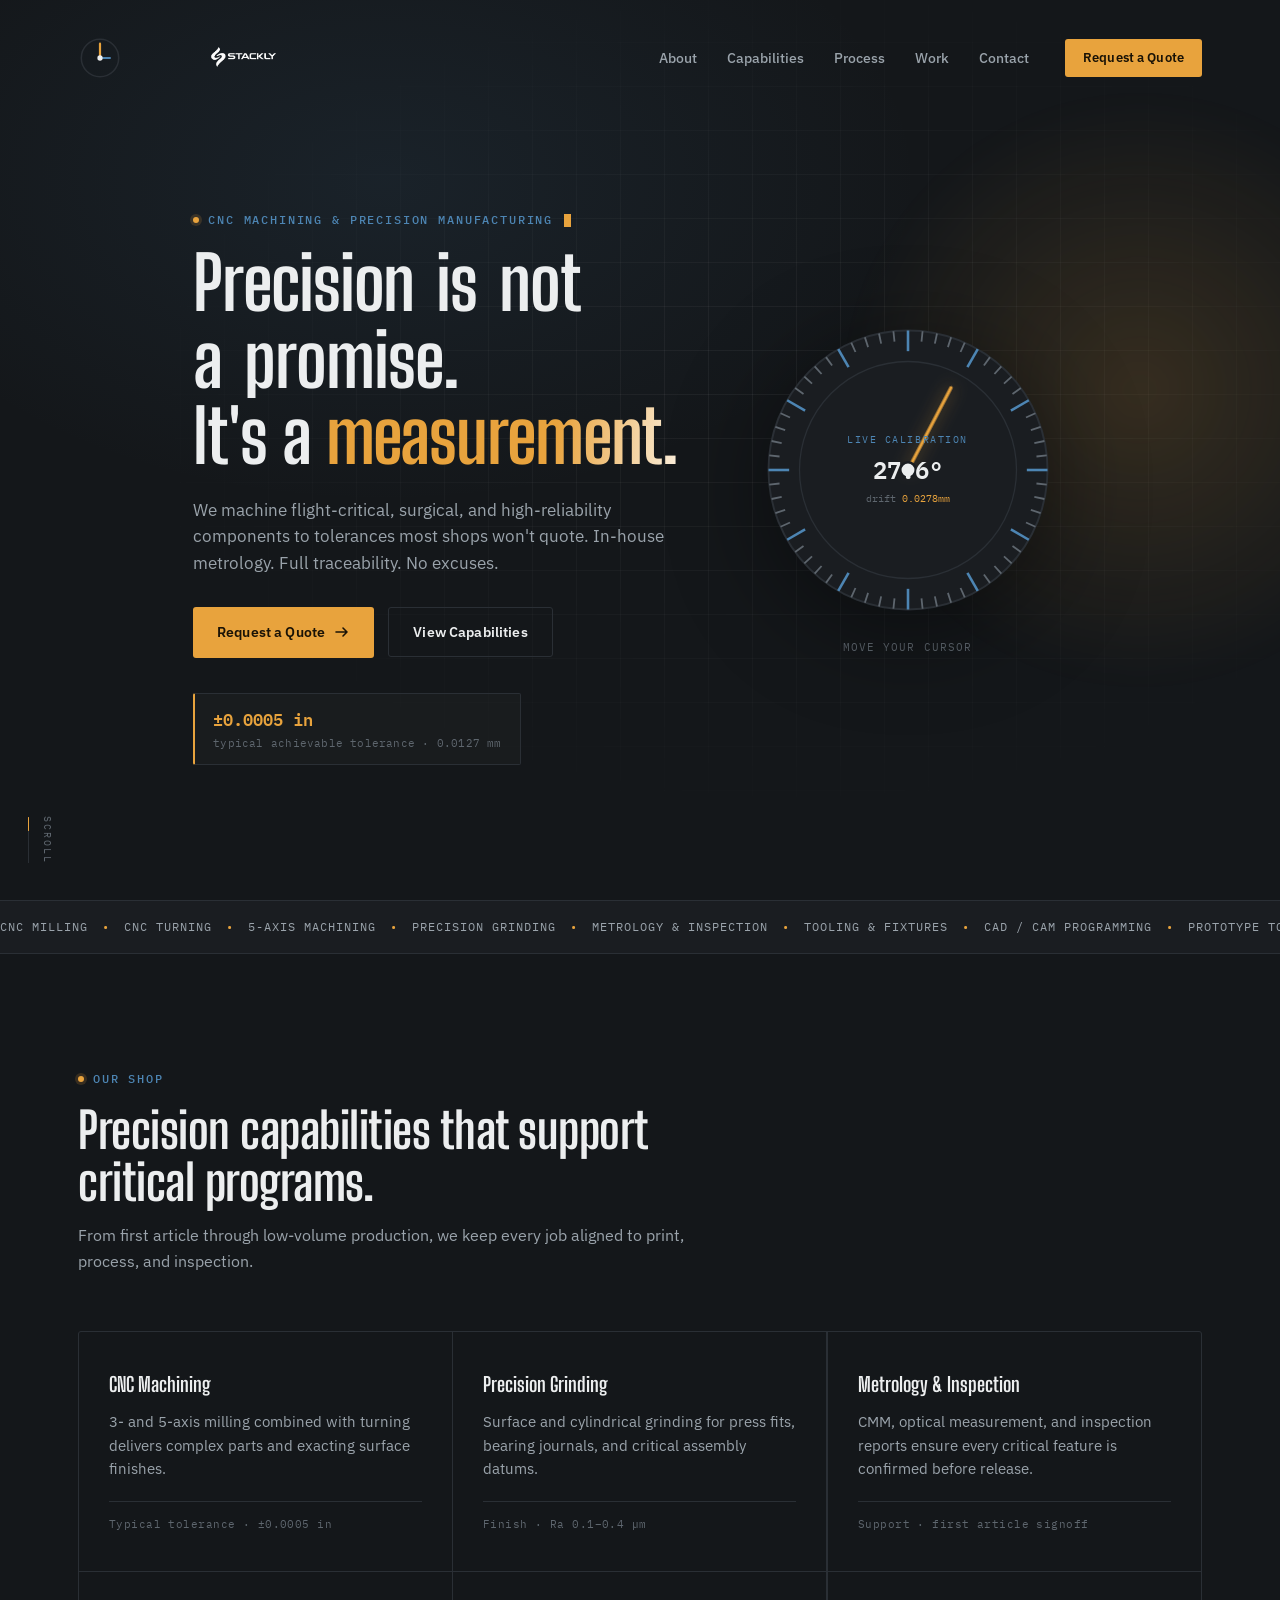
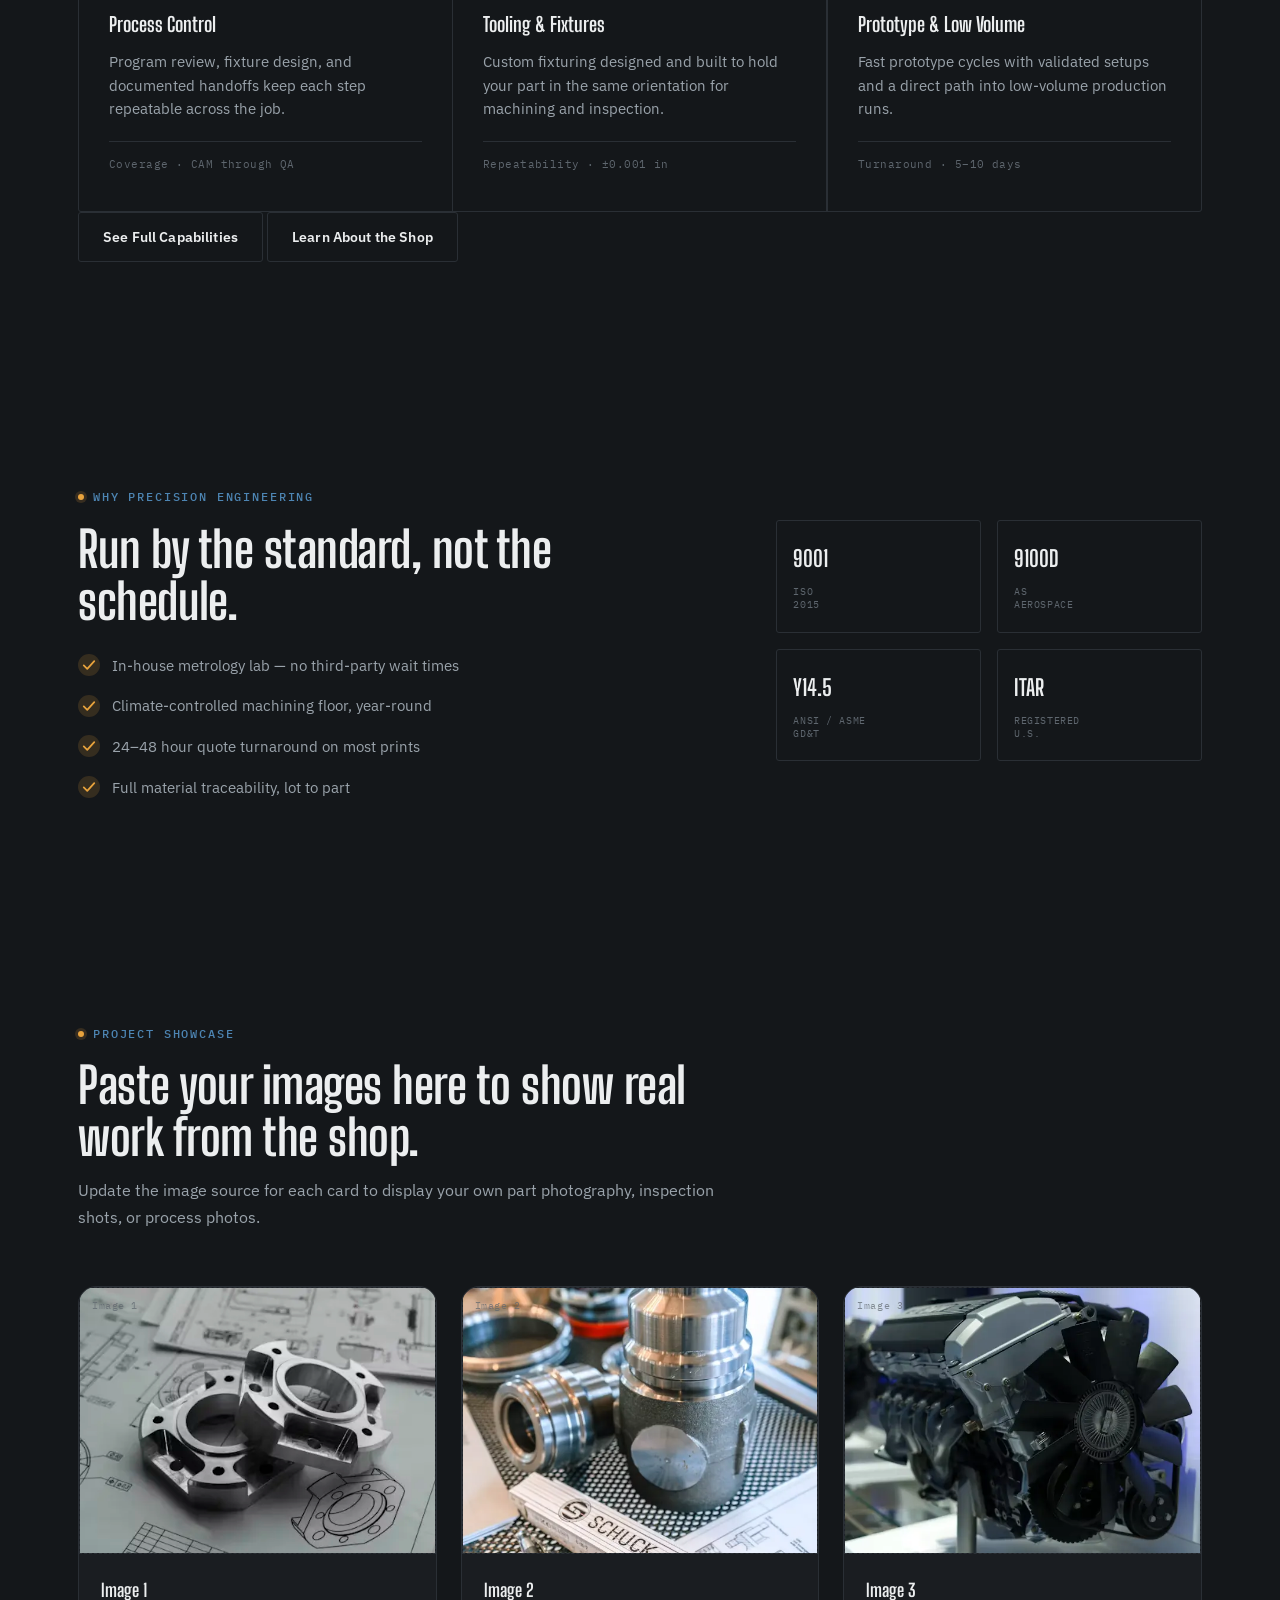
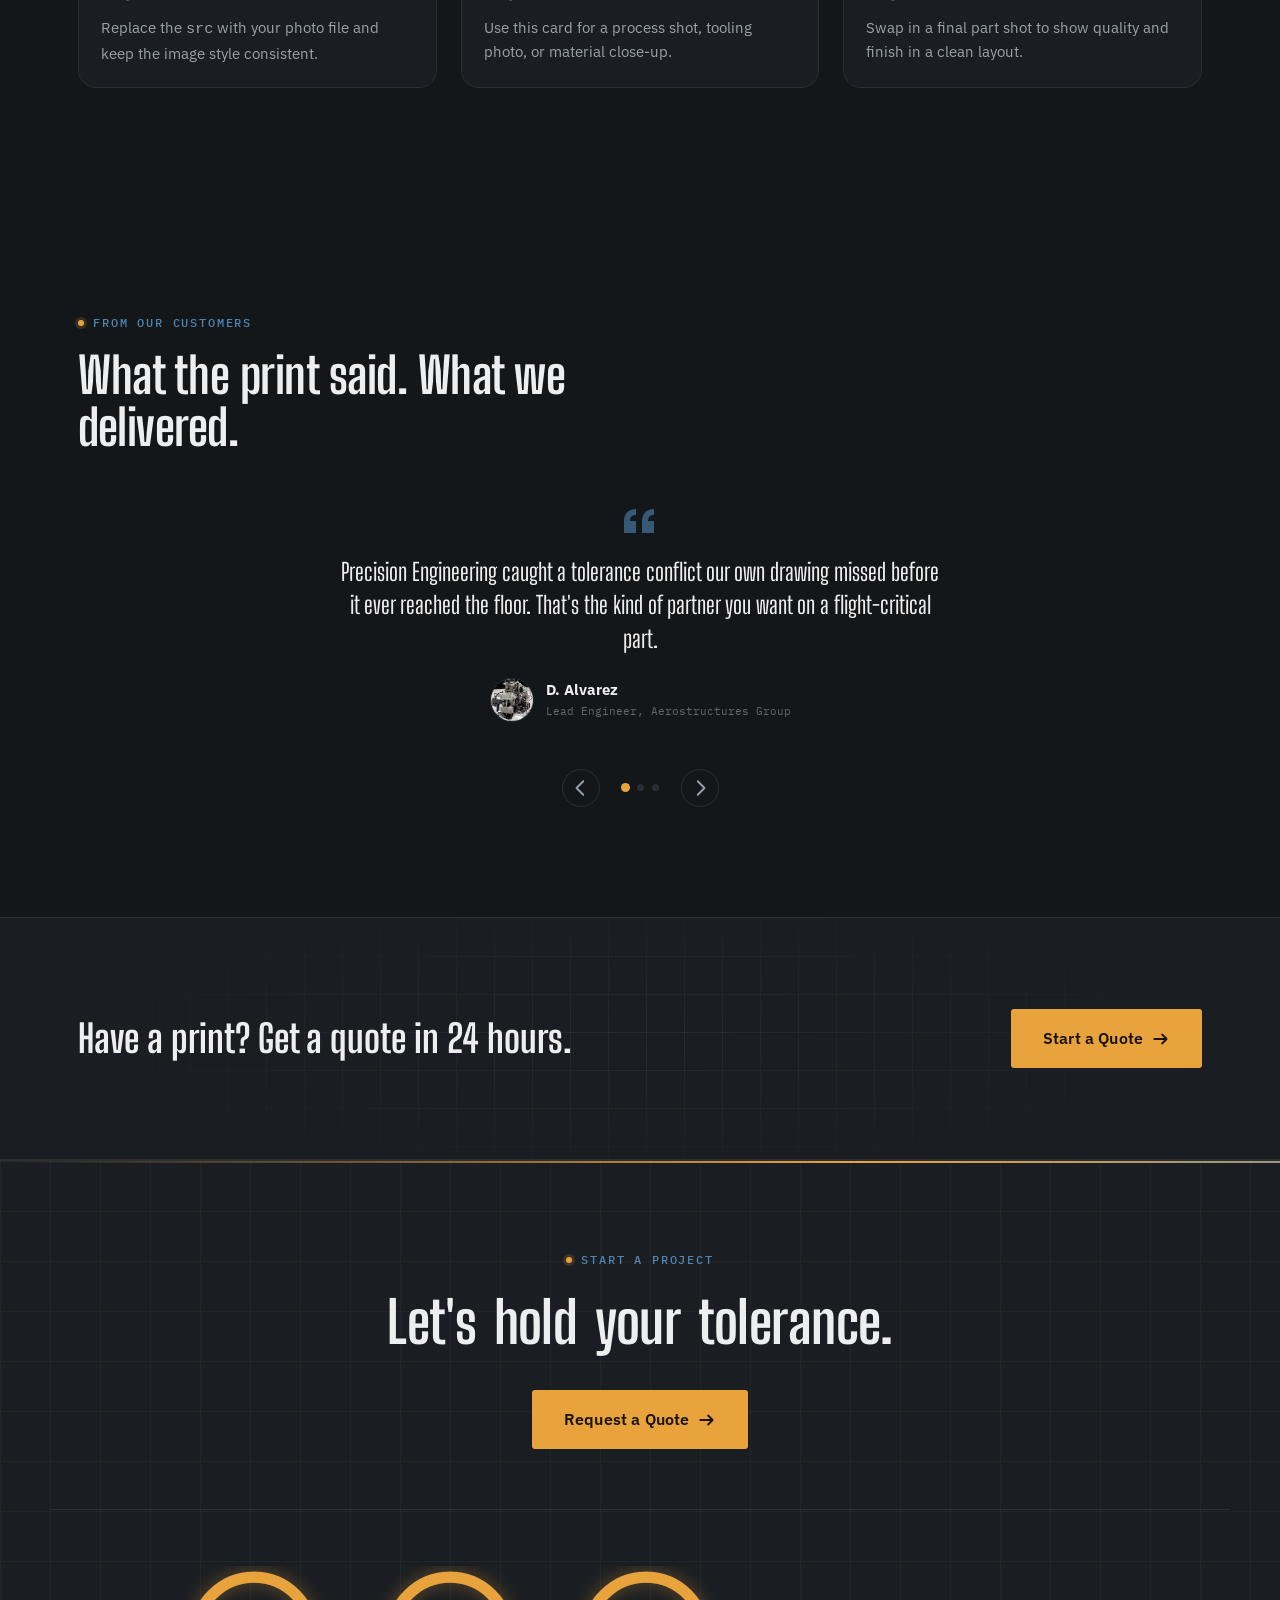
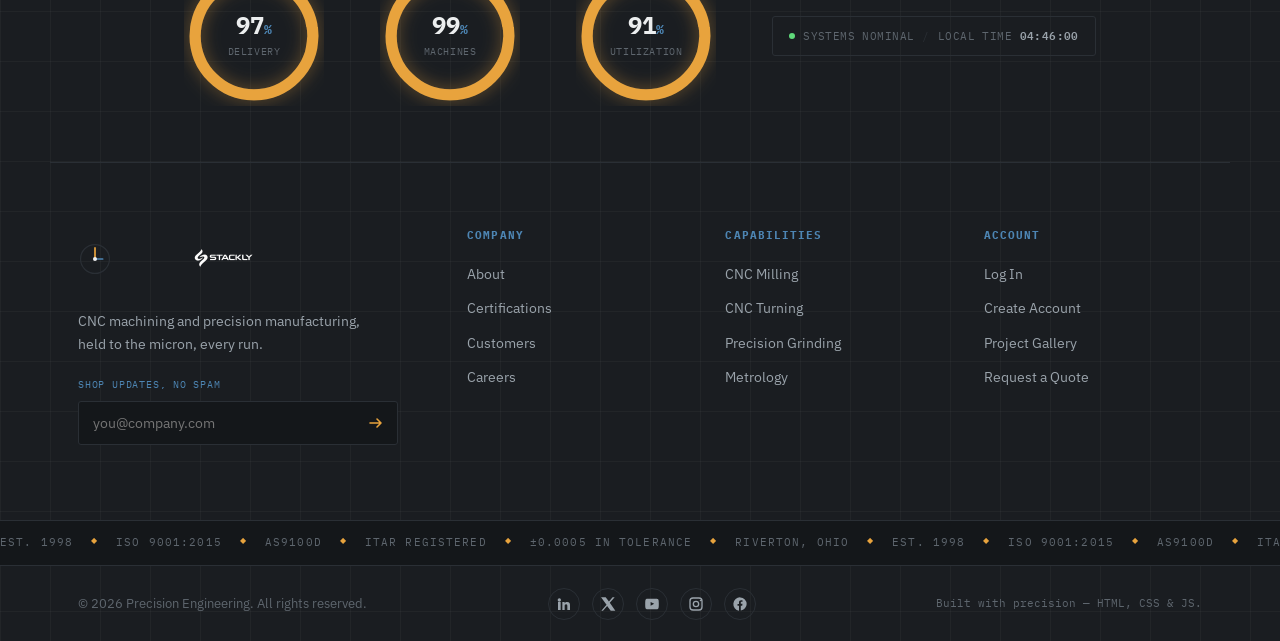
==== commit e9c927cb: "bugs" ====
--- a/index.html
+++ b/index.html
@@ -108,11 +108,11 @@
       </p>
 
       <div class="hero__actions reveal-up" style="--delay:0.65s">
-        <a href="contact.html" class="btn btn--primary magnetic" data-magnetic>
+        <a href=" 404error.html" class="btn btn--primary magnetic" data-magnetic>
           <span>Request a Quote</span>
           <svg width="16" height="16" viewBox="0 0 16 16"><path d="M2 8h11M9 4l4 4-4 4" stroke="currentColor" stroke-width="1.6" fill="none" stroke-linecap="round" stroke-linejoin="round"/></svg>
         </a>
-        <a href="capabilities.html" class="btn btn--ghost">
+        <a href=" 404error.html" class="btn btn--ghost">
           <span>View Capabilities</span>
         </a>
       </div>
@@ -142,7 +142,7 @@
     </div>
   </div>
 
-  <a href="capabilities.html" class="hero__scroll-cue" aria-label="Scroll to content">
+  <a href=" 404error.html" class="hero__scroll-cue" aria-label="Scroll to content">
     <span class="hero__scroll-cue-line"><span class="hero__scroll-cue-dot"></span></span>
     <span class="hero__scroll-cue-text">SCROLL</span>
   </a>
@@ -205,6 +205,16 @@
         <p class="cap-card__text">Program review, fixture design, and documented handoffs keep each step repeatable across the job.</p>
         <span class="cap-card__spec">Coverage &middot; CAM through QA</span>
       </article>
+      <article class="cap-card tilt-card reveal-up" style="--delay:0.2s">
+        <h3 class="cap-card__title">Tooling &amp; Fixtures</h3>
+        <p class="cap-card__text">Custom fixturing designed and built to hold your part in the same orientation for machining and inspection.</p>
+        <span class="cap-card__spec">Repeatability &middot; ±0.001 in</span>
+      </article>
+      <article class="cap-card tilt-card reveal-up" style="--delay:0.25s">
+        <h3 class="cap-card__title">Prototype &amp; Low Volume</h3>
+        <p class="cap-card__text">Fast prototype cycles with validated setups and a direct path into low-volume production runs.</p>
+        <span class="cap-card__spec">Turnaround &middot; 5–10 days</span>
+      </article>
     </div>
 
     <div class="cta-banner__actions reveal-up" style="--delay:0.2s">
@@ -356,7 +366,7 @@
   <div class="cta-banner__grid" aria-hidden="true"></div>
   <div class="container cta-banner__inner">
     <h2 class="cta-banner__heading reveal-up">Have a print? Get a quote in 24 hours.</h2>
-    <a href="contact.html" class="btn btn--primary btn--large magnetic" data-magnetic>
+    <a href=" 404error.html" class="btn btn--primary btn--large magnetic" data-magnetic>
       <span>Start a Quote</span>
       <svg width="18" height="18" viewBox="0 0 16 16"><path d="M2 8h11M9 4l4 4-4 4" stroke="currentColor" stroke-width="1.6" fill="none" stroke-linecap="round" stroke-linejoin="round"/></svg>
     </a>
--- a/style.css
+++ b/style.css
@@ -710,8 +710,8 @@
 .form__row .form__field { margin-bottom: 0; }
 .form__field input, .form__field textarea {
   width: 100%; background: var(--bg-alt); border: 1px solid var(--line); border-radius: var(--radius);
-  padding: 16px 14px 8px; resize: vertical;
-  transition: border-color .3s ease, box-shadow .3s ease;
+  padding: 18px 16px 10px; resize: vertical; font-size: 1rem;
+  min-height: 52px; transition: border-color .3s ease, box-shadow .3s ease;
 }
 .auth__form input[type="email"] {
   font-size: 1rem;
@@ -928,7 +928,9 @@
 
 @media (max-width: 760px) {
   .main-nav, .site-header .btn { display: none; }
-  .nav-toggle { display: flex; }
+  .site-header__inner { justify-content: space-between; gap: 12px; }
+  .logo__img { width: 190px; max-height: 56px; }
+  .nav-toggle { display: flex; margin-left: auto; }
   section { padding: 76px 0; }
   .stat-grid { grid-template-columns: 1fr 1fr; gap: 22px; }
   .cap-grid, .work-grid { grid-template-columns: 1fr; }
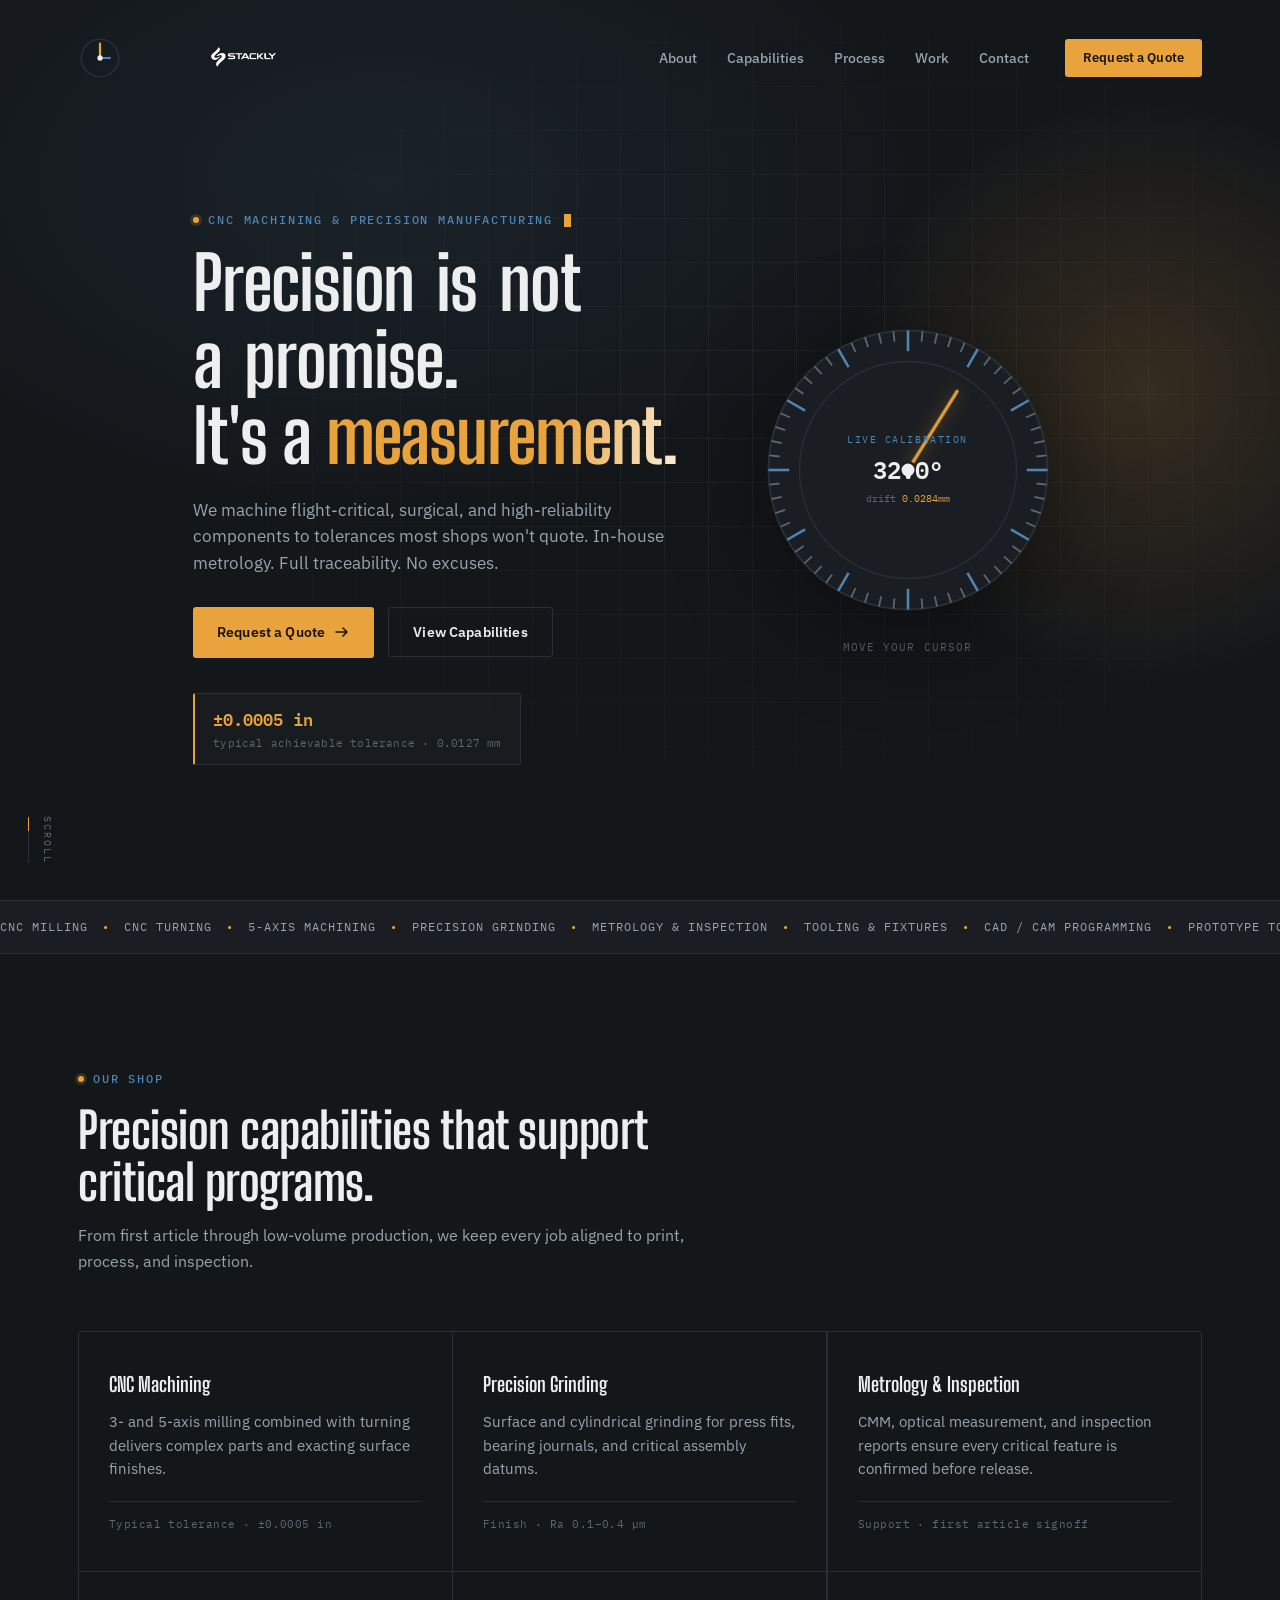
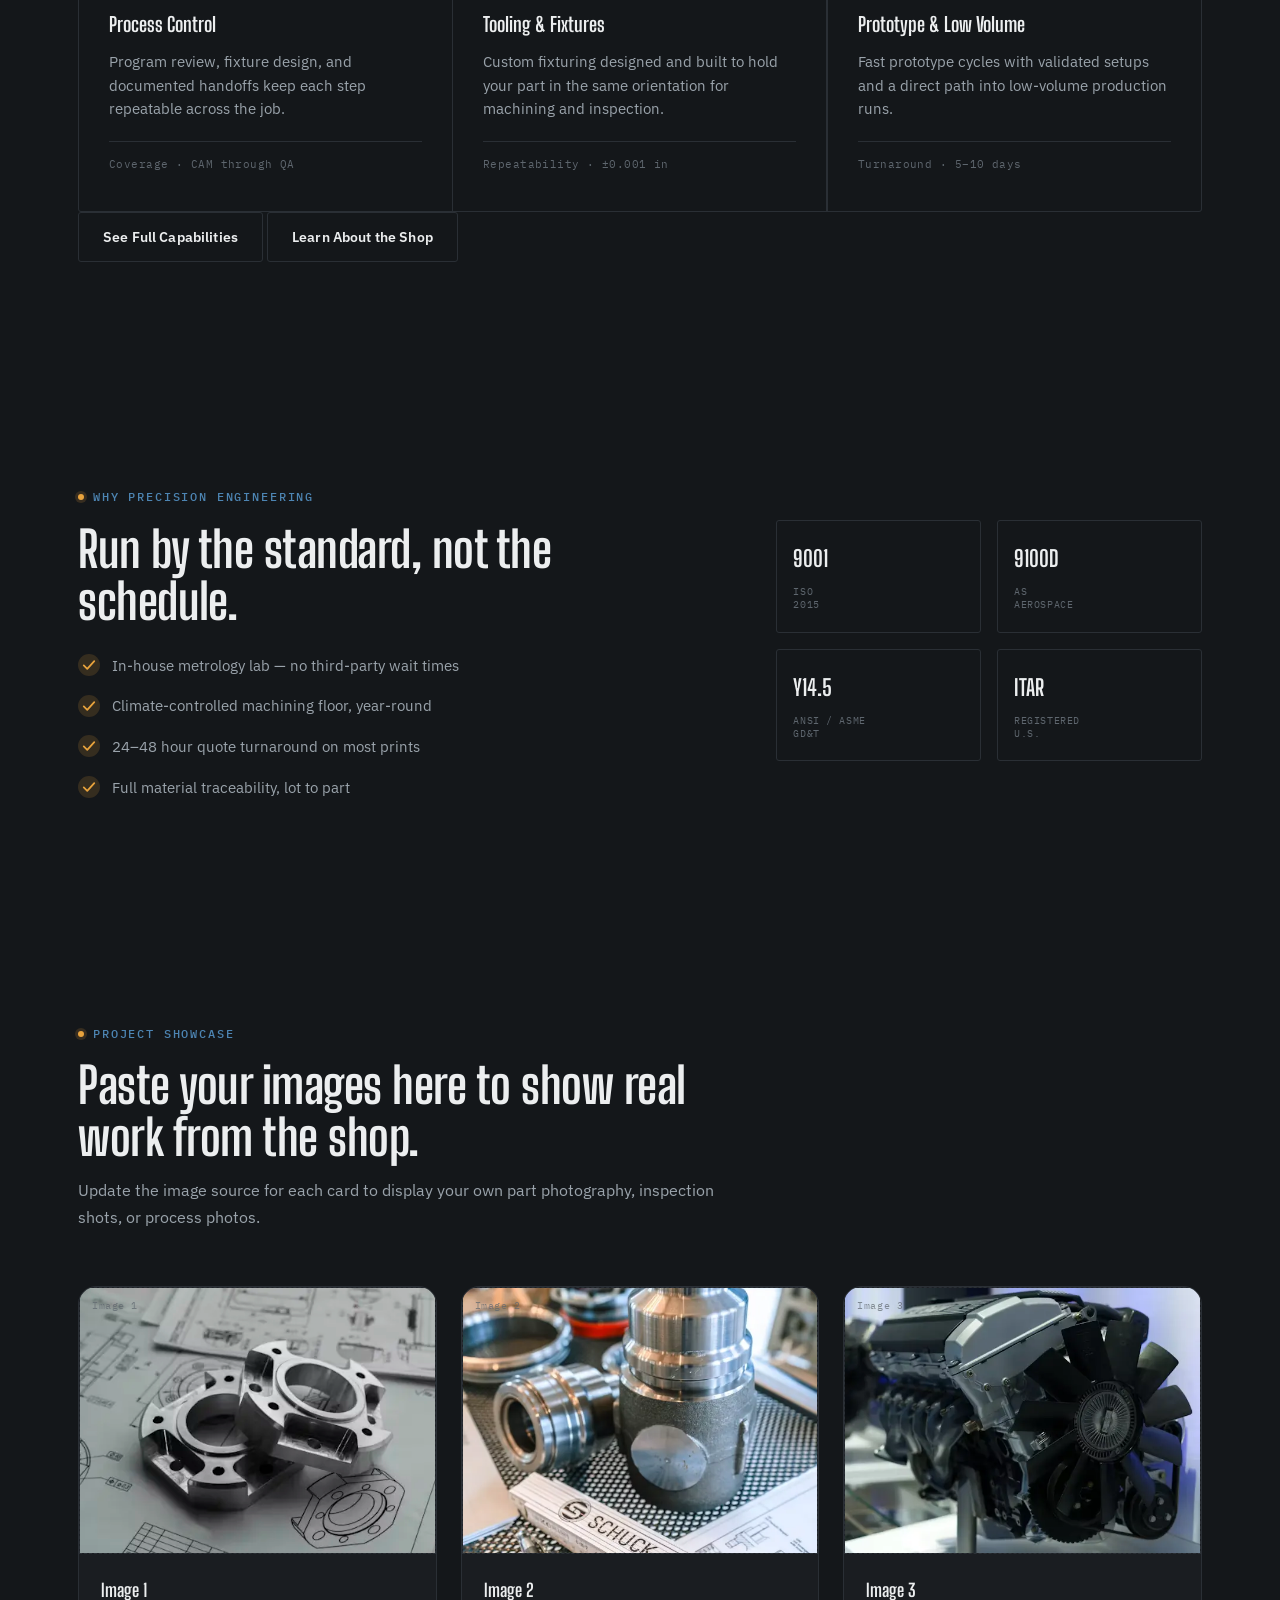
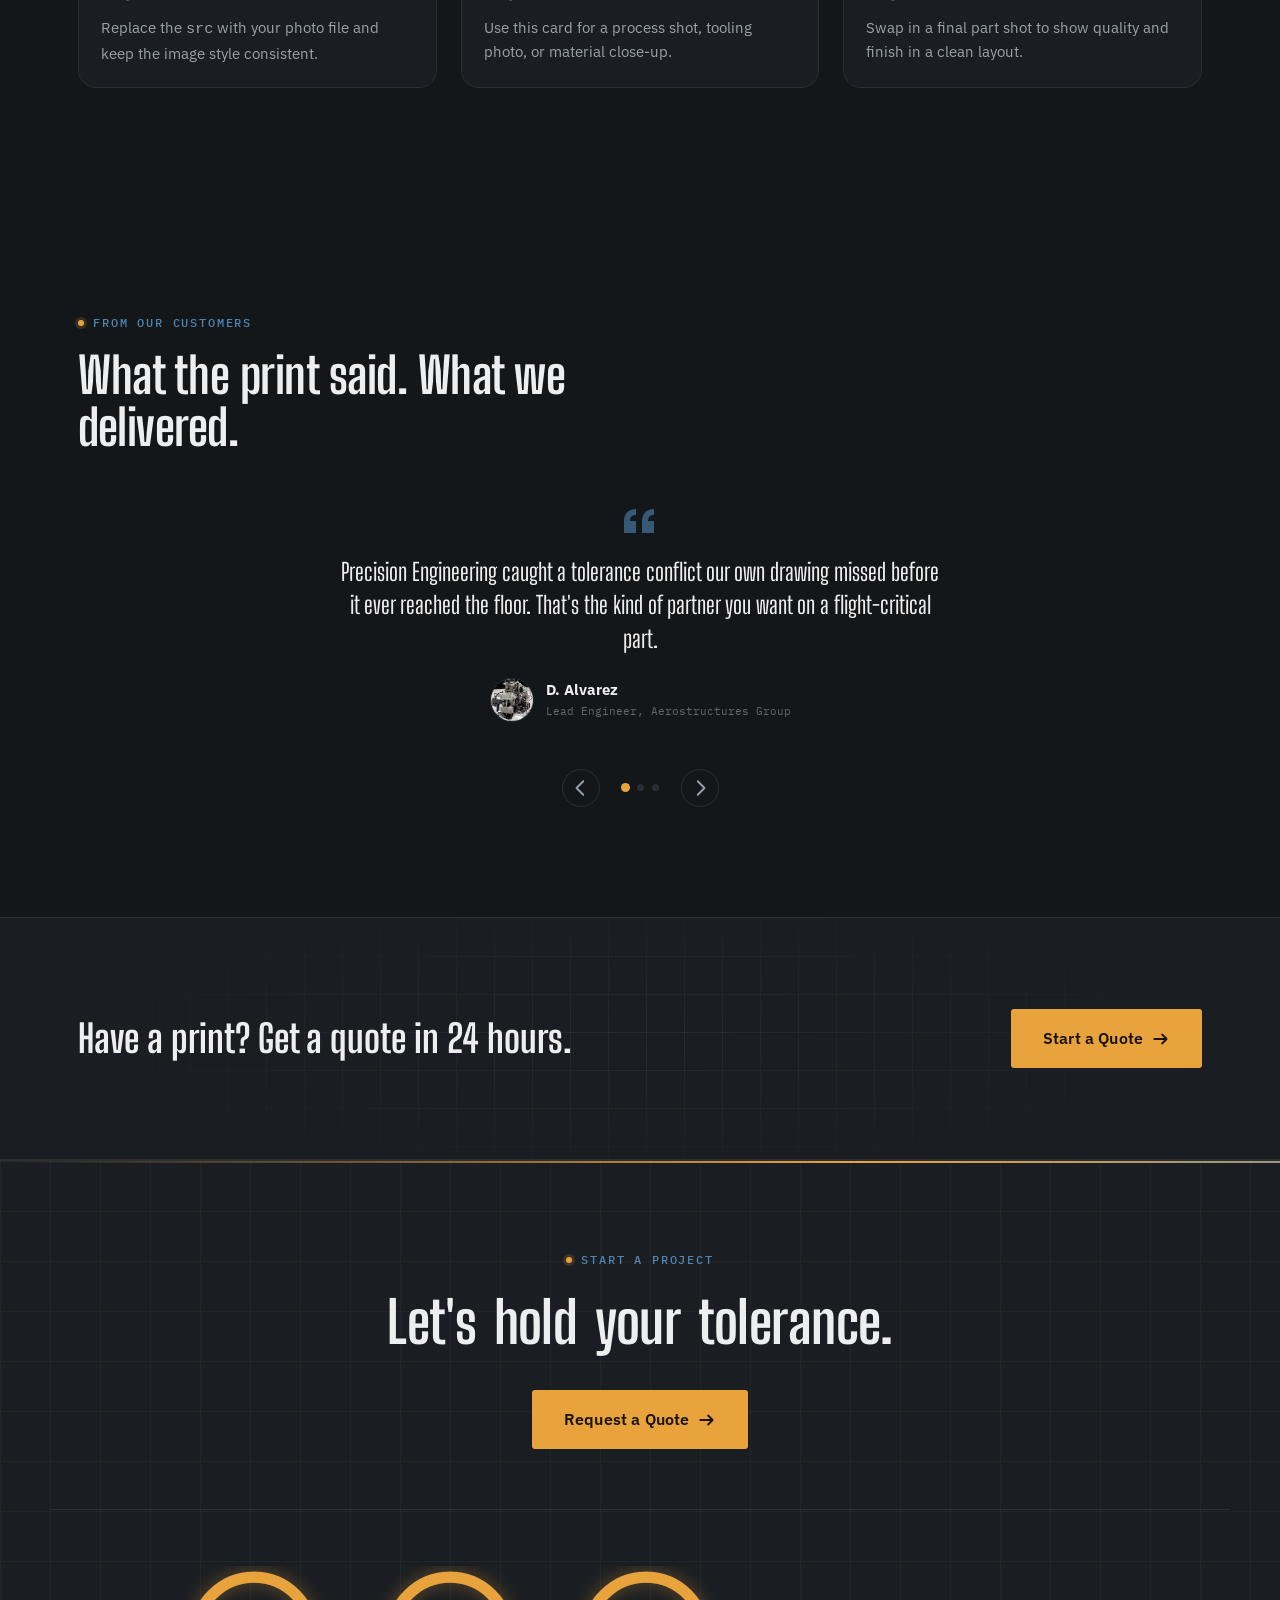
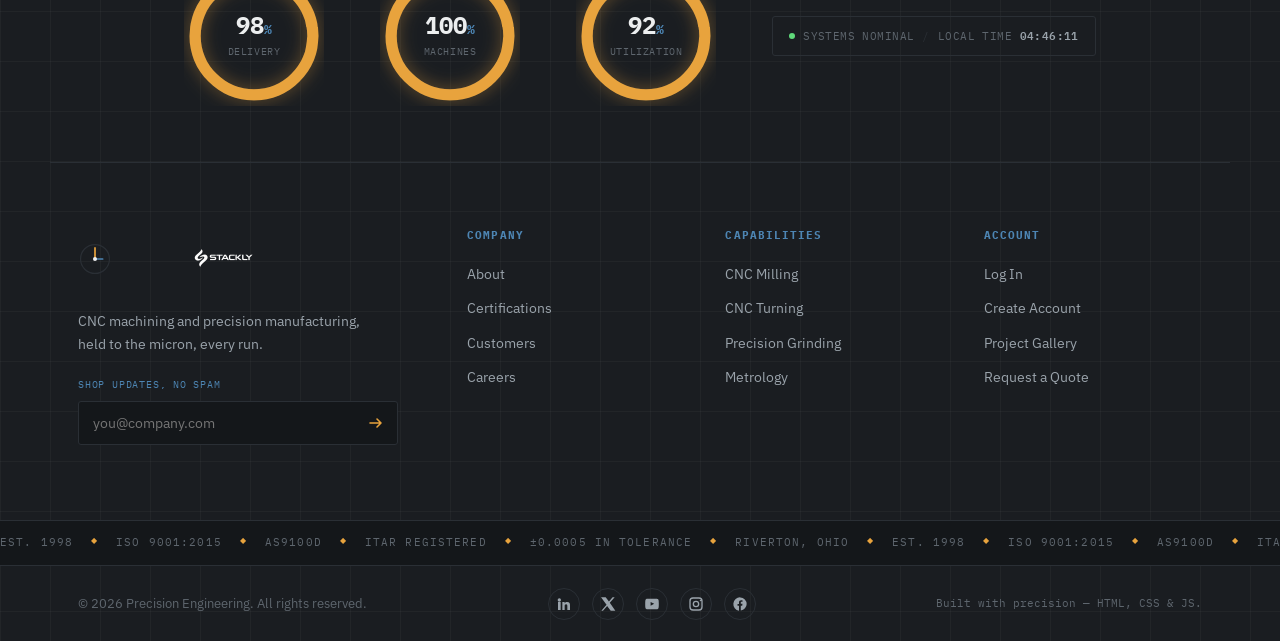
==== commit 8fb5489b: "bugs" ====
--- a/index.html
+++ b/index.html
@@ -521,14 +521,6 @@
   </div>
 </footer>
 
-<button class="back-to-top" id="backToTop" aria-label="Back to top">
-  <svg viewBox="0 0 48 48" width="44" height="44" class="back-to-top__ring">
-    <circle cx="24" cy="24" r="21" class="back-to-top__track"/>
-    <circle cx="24" cy="24" r="21" class="back-to-top__fill" id="backToTopFill"/>
-  </svg>
-  <svg width="16" height="16" viewBox="0 0 16 16" class="back-to-top__arrow"><path d="M8 13V3M3 7l5-5 5 5" fill="none" stroke="currentColor" stroke-width="1.6" stroke-linecap="round" stroke-linejoin="round"/></svg>
-</button>
-
 <script src="script.js"></script>
 </body>
 </html>
--- a/style.css
+++ b/style.css
@@ -893,24 +893,6 @@
 .footer-fineprint { font-family: var(--f-mono); font-size: 0.7rem; }
 
 /* =====================================================
-   BACK TO TOP
-===================================================== */
-.back-to-top {
-  position: fixed; bottom: 28px; right: 28px; z-index: 400;
-  width: 48px; height: 48px; display: flex; align-items: center; justify-content: center;
-  opacity: 0; transform: translateY(12px); pointer-events: none;
-  transition: opacity .35s ease, transform .35s ease;
-  color: var(--ink-dim);
-}
-.back-to-top.is-visible { opacity: 1; transform: translateY(0); pointer-events: auto; }
-.back-to-top:hover { color: var(--amber); }
-.back-to-top__ring { position: absolute; inset: 0; transform: rotate(-90deg); }
-.back-to-top__track, .back-to-top__fill { fill: none; stroke-width: 2; }
-.back-to-top__track { stroke: var(--line); }
-.back-to-top__fill { stroke: var(--amber); stroke-dasharray: 132; stroke-dashoffset: 132; transition: stroke-dashoffset .15s linear; }
-.back-to-top__arrow { position: relative; }
-
-/* =====================================================
    RESPONSIVE
 ===================================================== */
 @media (max-width: 980px) {
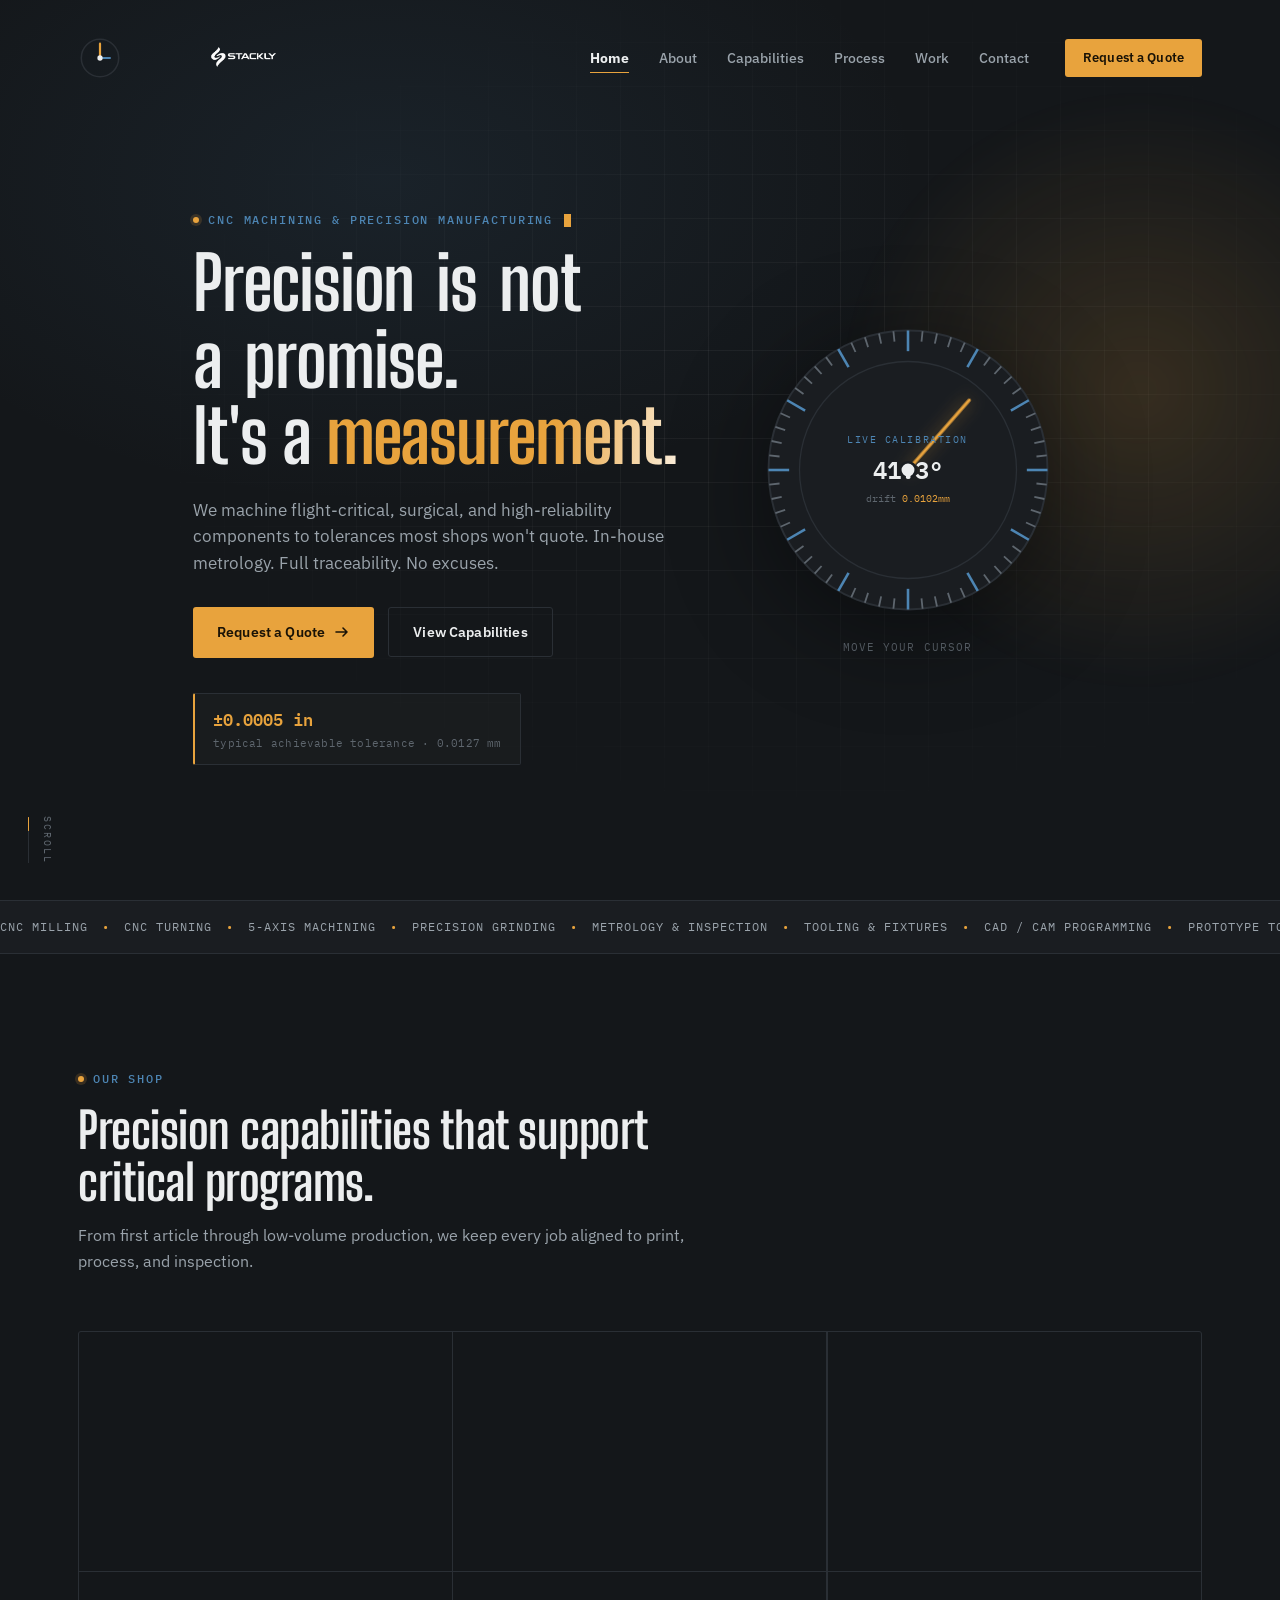
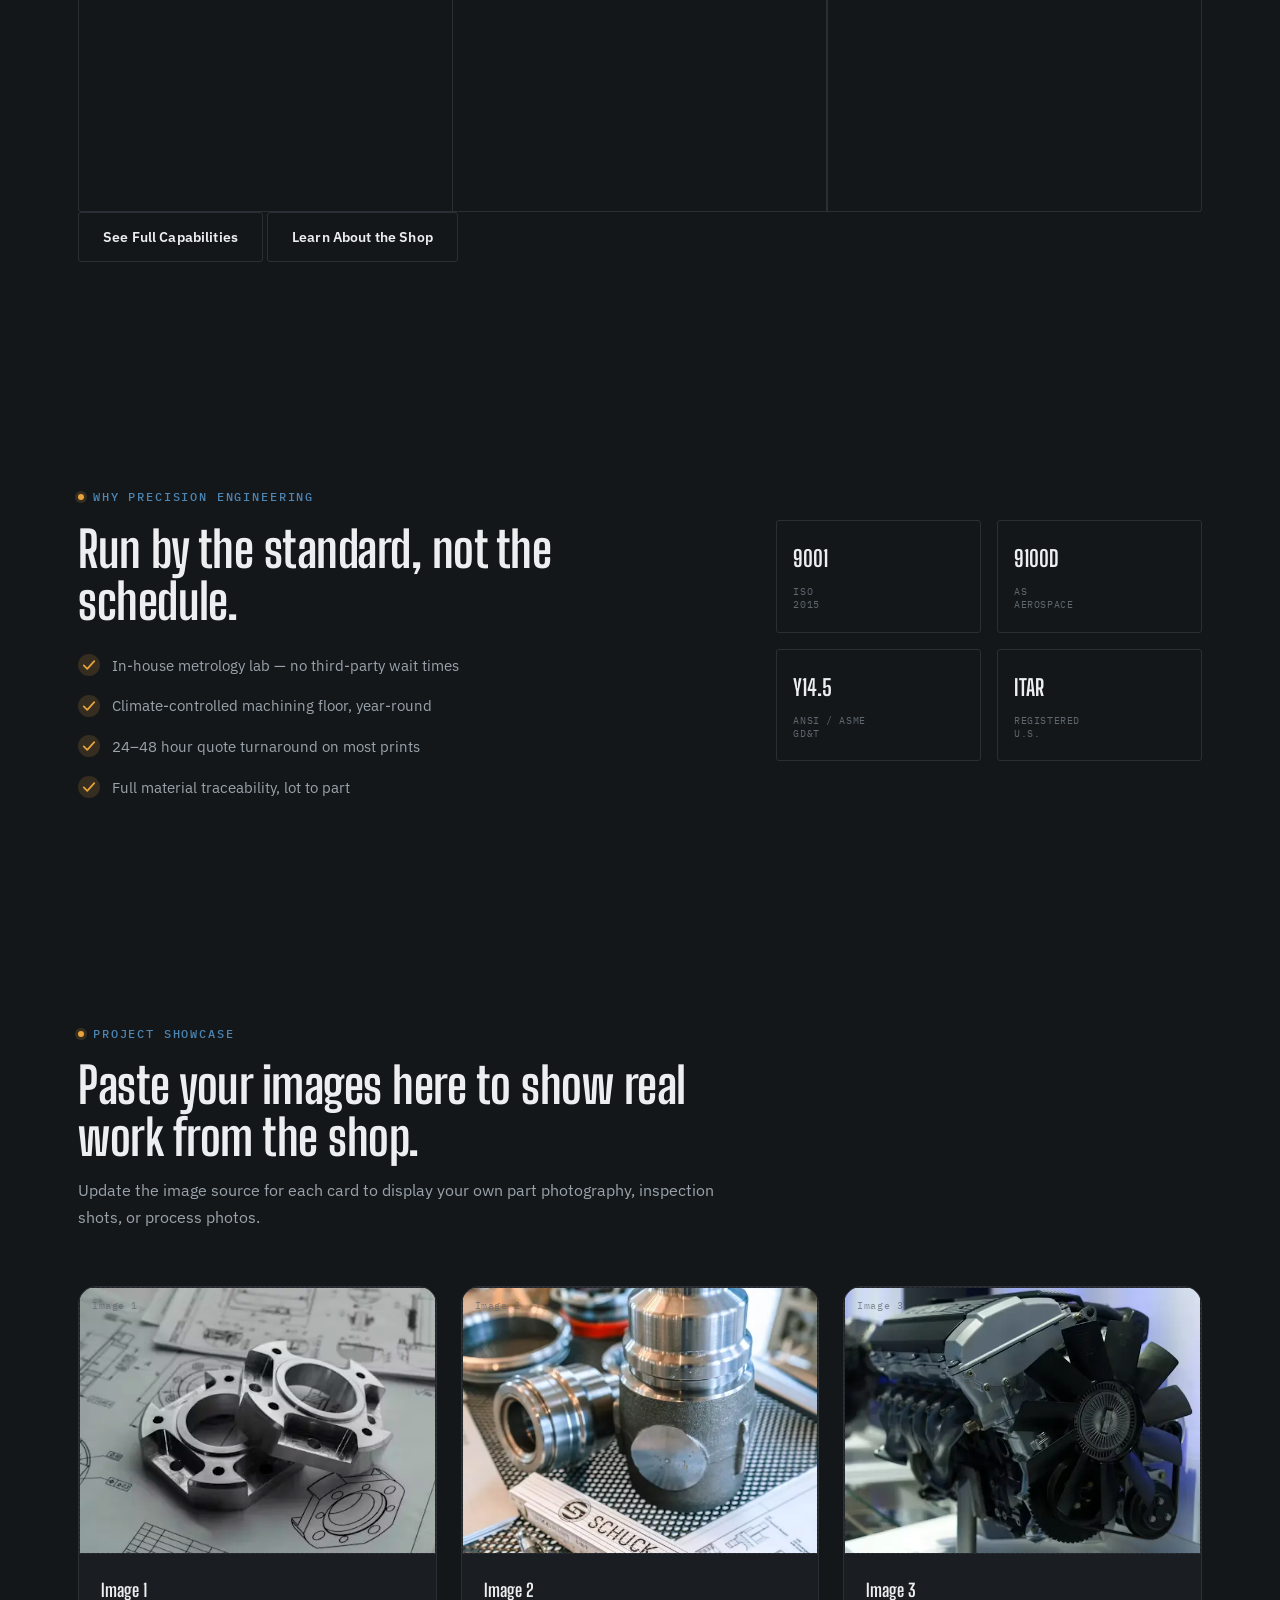
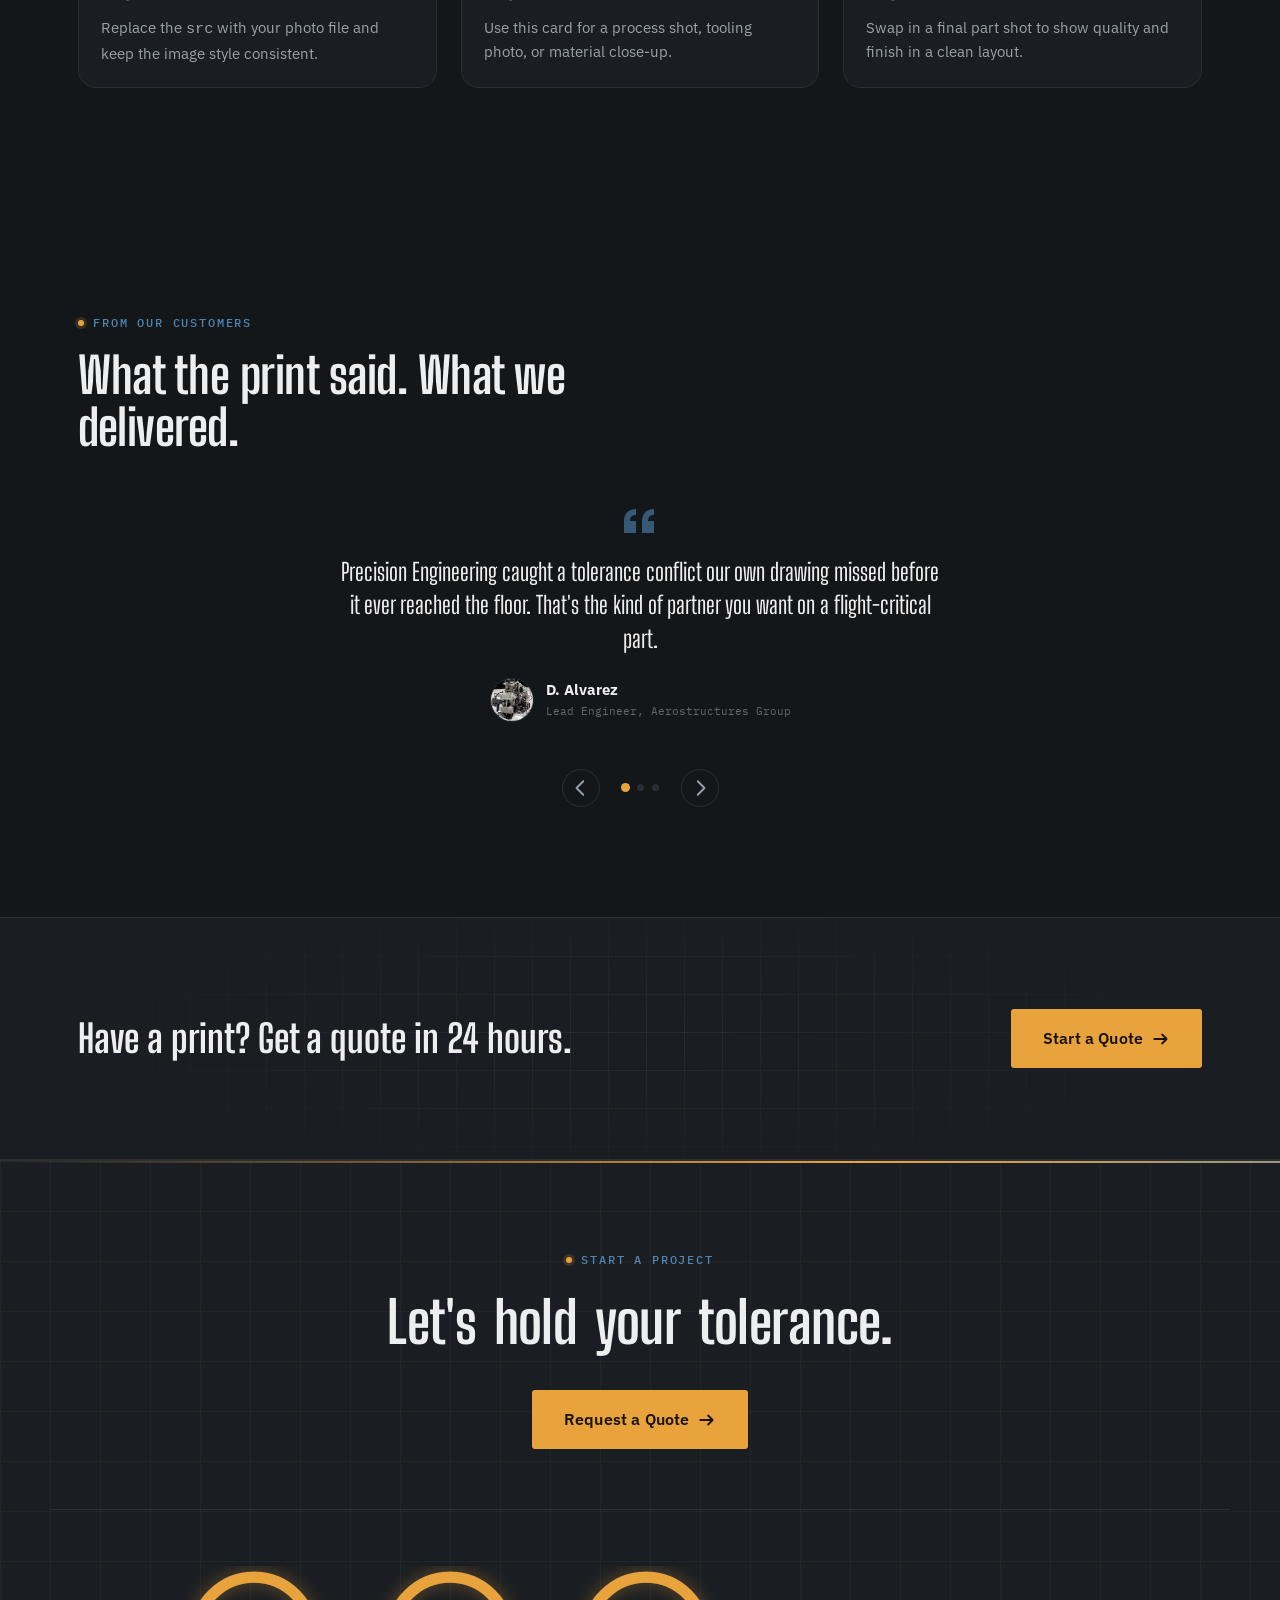
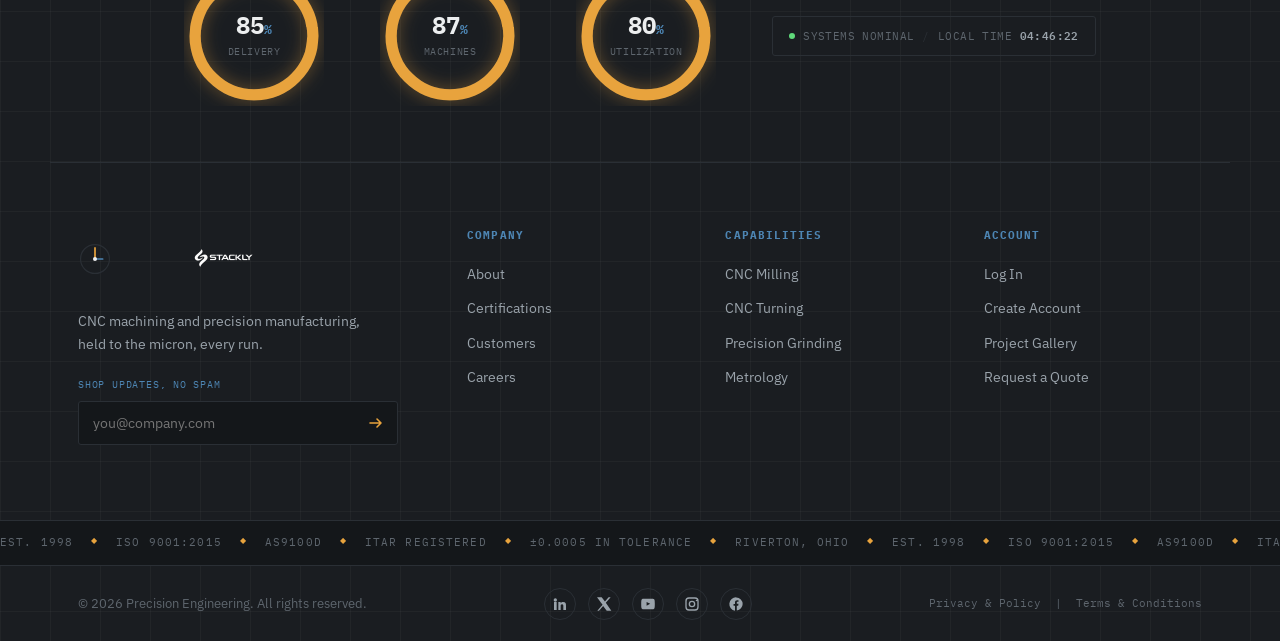
==== commit 4a8b779d: "bugs" ====
--- a/index.html
+++ b/index.html
@@ -50,6 +50,7 @@
         </span>
         <img src="logo (1).webp" alt="Precision Engineering" class="logo__img">
     <nav class="main-nav" id="mainNav">
+      <a href="index.html" class="main-nav__link"><span>Home</span></a>
       <a href="about.html" class="main-nav__link"><span>About</span></a>
       <a href="capabilities.html" class="main-nav__link"><span>Capabilities</span></a>
       <a href="process.html" class="main-nav__link"><span>Process</span></a>
@@ -74,7 +75,6 @@
     <a href="capabilities.html">Capabilities</a>
     <a href="process.html">Process</a>
     <a href="work.html">Work</a>
-    <a href="index.html#why">Why Us</a>
     <a href="contact.html">Contact</a>
   </nav>
   <a href="contact.html" class="btn btn--primary btn--block">Request a Quote</a>
@@ -517,7 +517,7 @@
       <a href="404error.html" aria-label="Instagram" class="footer-social"><svg width="16" height="16" viewBox="0 0 24 24"><path fill="currentColor" d="M7.5 2h9A5.5 5.5 0 0 1 22 7.5v9A5.5 5.5 0 0 1 16.5 22h-9A5.5 5.5 0 0 1 2 16.5v-9A5.5 5.5 0 0 1 7.5 2zm0 2A3.5 3.5 0 0 0 4 7.5v9A3.5 3.5 0 0 0 7.5 20h9a3.5 3.5 0 0 0 3.5-3.5v-9A3.5 3.5 0 0 0 16.5 4h-9zm11.25 1.5a1.125 1.125 0 1 1 0 2.25 1.125 1.125 0 0 1 0-2.25zM12 7a5 5 0 1 1 0 10 5 5 0 0 1 0-10zm0 2a3 3 0 1 0 0 6 3 3 0 0 0 0-6z"/></svg></a>
       <a href="404error.html" aria-label="Facebook" class="footer-social"><svg width="16" height="16" viewBox="0 0 24 24"><path fill="currentColor" d="M22 12a10 10 0 1 0-11.5 9.95V14.7h-2.2v-2.7h2.2V9.8c0-2.18 1.3-3.4 3.3-3.4.95 0 1.95.17 1.95.17v2.15h-1.1c-1.1 0-1.45.69-1.45 1.4v1.68h2.5l-.4 2.7h-2.1v7.26A10 10 0 0 0 22 12Z"/></svg></a>
     </div>
-    <p class="footer-fineprint">Built with precision &mdash; HTML, CSS &amp; JS.</p>
+    <div class="footer-policy"><a href="404error.html">Privacy &amp; Policy</a> &nbsp;|&nbsp; <a href="404error.html">Terms &amp; Conditions</a></div>
   </div>
 </footer>
 
--- a/style.css
+++ b/style.css
@@ -748,6 +748,119 @@
 .info-block p { color: var(--ink-dim); font-size: 0.92rem; }
 
 /* =====================================================
+   DASHBOARD
+===================================================== */
+.dashboard__inner {
+  display: grid;
+  grid-template-columns: 1.1fr 0.9fr;
+  gap: 36px;
+  align-items: start;
+}
+.dashboard-grid {
+  display: grid;
+  grid-template-columns: repeat(2, minmax(0, 1fr));
+  gap: 24px;
+}
+.dashboard-card {
+  position: relative;
+  overflow: hidden;
+  background: radial-gradient(circle at top left, rgba(232,163,61,0.12), transparent 36%), var(--bg-alt);
+  border: 1px solid var(--line);
+  border-radius: 20px;
+  padding: 32px;
+  transition: transform .35s var(--ease-spring), border-color .35s ease, box-shadow .35s ease;
+  box-shadow: 0 18px 48px rgba(0,0,0,0.18);
+}
+.dashboard-card::after {
+  content: "";
+  position: absolute;
+  inset: 0;
+  pointer-events: none;
+  background: linear-gradient(135deg, rgba(255,255,255,0.08), transparent 35%);
+  opacity: 0.35;
+  transform: translate(-18px, -18px);
+}
+.dashboard-card:hover {
+  transform: translateY(-8px);
+  border-color: var(--amber);
+  box-shadow: 0 26px 70px rgba(0,0,0,0.22);
+}
+.dashboard-card h3 {
+  font-family: var(--f-display);
+  font-weight: 700;
+  font-size: 1.08rem;
+  margin-bottom: 18px;
+}
+.dashboard-value {
+  font-family: var(--f-display);
+  font-weight: 700;
+  font-size: clamp(2.4rem, 4vw, 3.2rem);
+  line-height: 1;
+  color: var(--amber);
+  margin-bottom: 12px;
+}
+.dashboard-card p {
+  color: var(--ink-dim);
+  font-size: 0.95rem;
+  line-height: 1.7;
+}
+.dashboard-panel {
+  position: relative;
+  background: linear-gradient(180deg, rgba(255,255,255,0.02), rgba(255,255,255,0.05));
+  border: 1px solid rgba(255,255,255,0.06);
+  border-radius: 22px;
+  padding: 36px;
+  overflow: hidden;
+  box-shadow: inset 0 0 0 1px rgba(255,255,255,0.03), 0 24px 60px rgba(0,0,0,0.16);
+}
+.dashboard-panel::before {
+  content: "";
+  position: absolute;
+  top: -16px;
+  right: -16px;
+  width: 128px;
+  height: 128px;
+  background: radial-gradient(circle at center, rgba(232,163,61,0.16), transparent 55%);
+  filter: blur(18px);
+}
+.dashboard-panel__header {
+  margin-bottom: 24px;
+}
+.dashboard-panel__header p {
+  color: var(--ink-dim);
+  margin-top: 12px;
+  max-width: 560px;
+}
+.dashboard-list {
+  display: grid;
+  gap: 16px;
+  padding: 0;
+  margin: 0;
+}
+.dashboard-list li {
+  color: var(--ink-dim);
+  font-size: 0.96rem;
+  line-height: 1.8;
+  padding: 18px 18px 18px 16px;
+  border-left: 3px solid rgba(232,163,61,0.45);
+  background: rgba(255,255,255,0.02);
+  border-radius: 12px;
+  transition: transform .3s var(--ease), background .3s ease;
+}
+.dashboard-list li:hover {
+  transform: translateX(4px);
+  background: rgba(232,163,61,0.06);
+}
+.dashboard-list strong {
+  color: var(--ink);
+}
+
+@media (max-width: 980px) {
+  .dashboard__inner { grid-template-columns: 1fr; }
+  .dashboard-grid { grid-template-columns: 1fr; }
+}
+
+/* =====================================================
    FOOTER
 ===================================================== */
 .site-footer {
@@ -891,6 +1004,9 @@
 }
 .footer-social:hover { transform: rotate(18deg) translateY(-3px); border-color: var(--amber); color: var(--amber); background: var(--amber-soft); }
 .footer-fineprint { font-family: var(--f-mono); font-size: 0.7rem; }
+.footer-policy { font-family: var(--f-mono); font-size: 0.7rem; color: var(--ink-faint); }
+.footer-policy a { color: inherit; text-decoration: none; transition: color .3s ease; }
+.footer-policy a:hover { color: var(--ink); }
 
 /* =====================================================
    RESPONSIVE
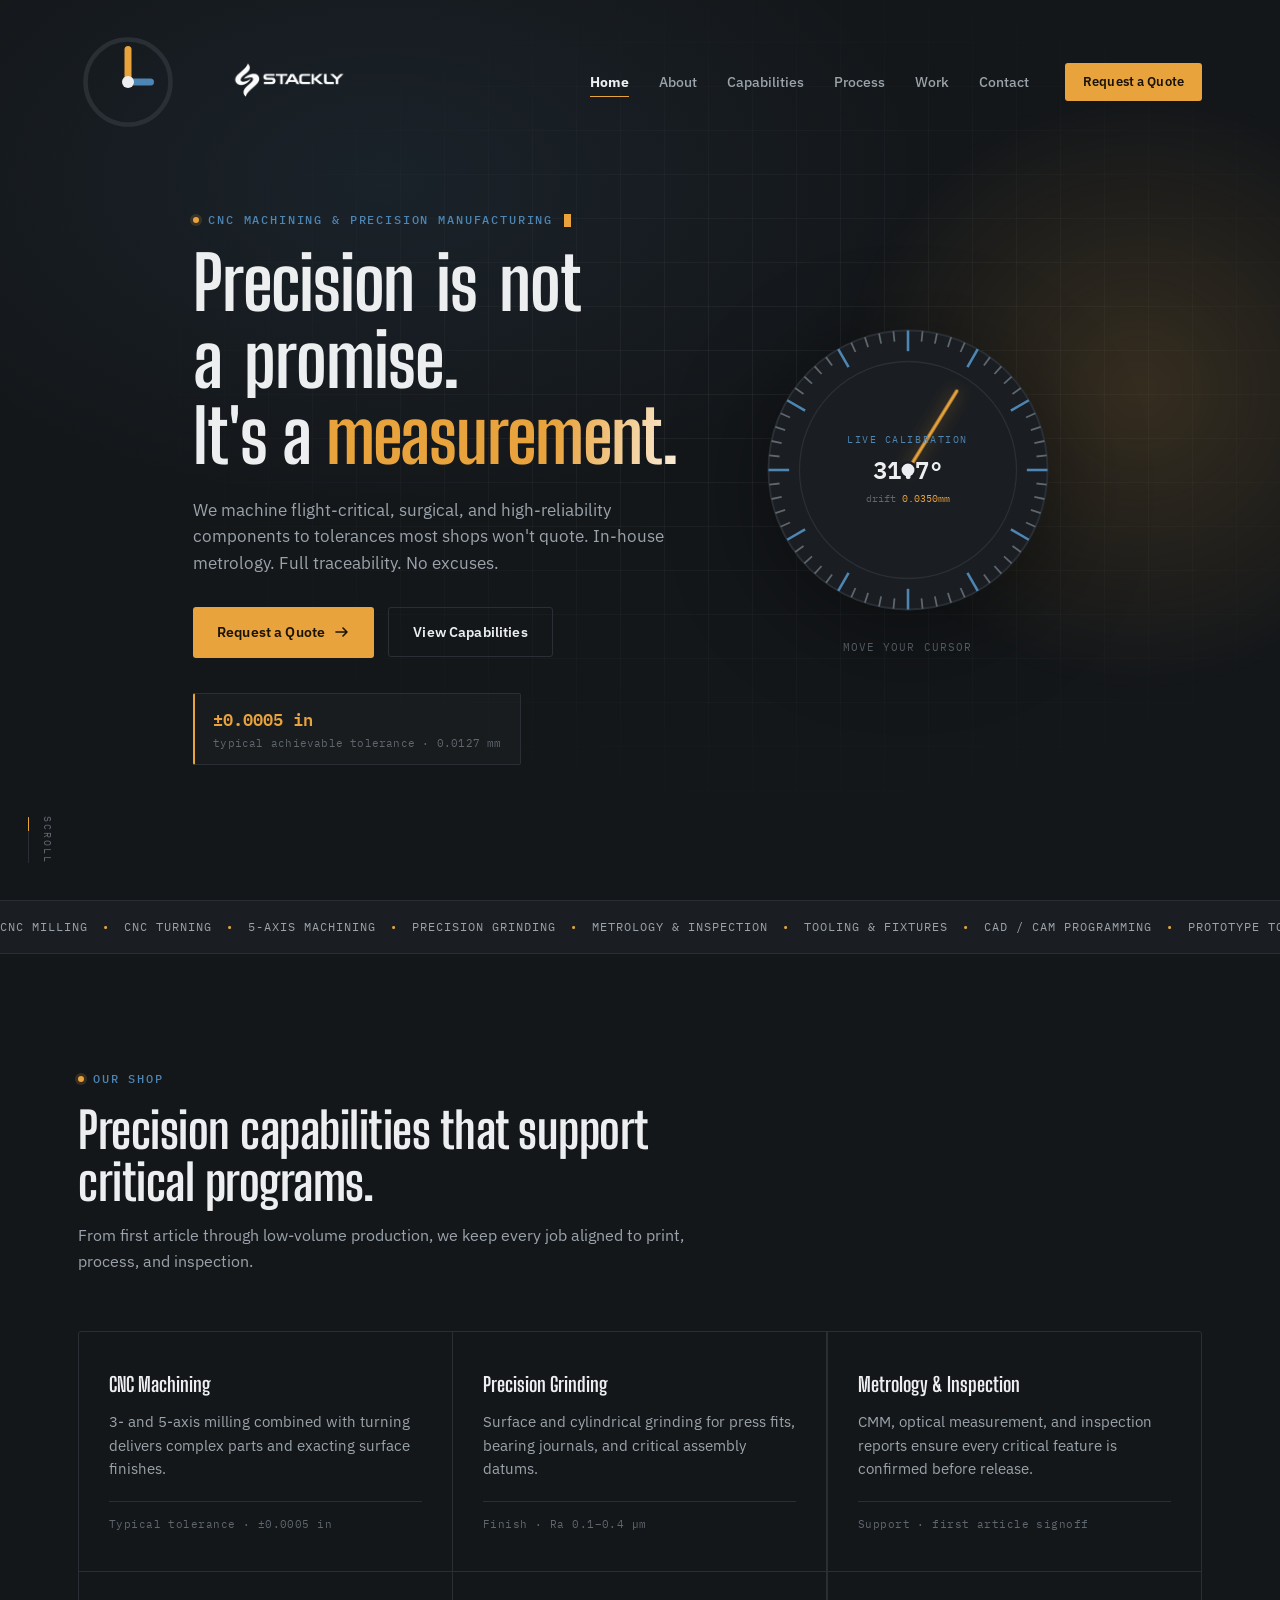
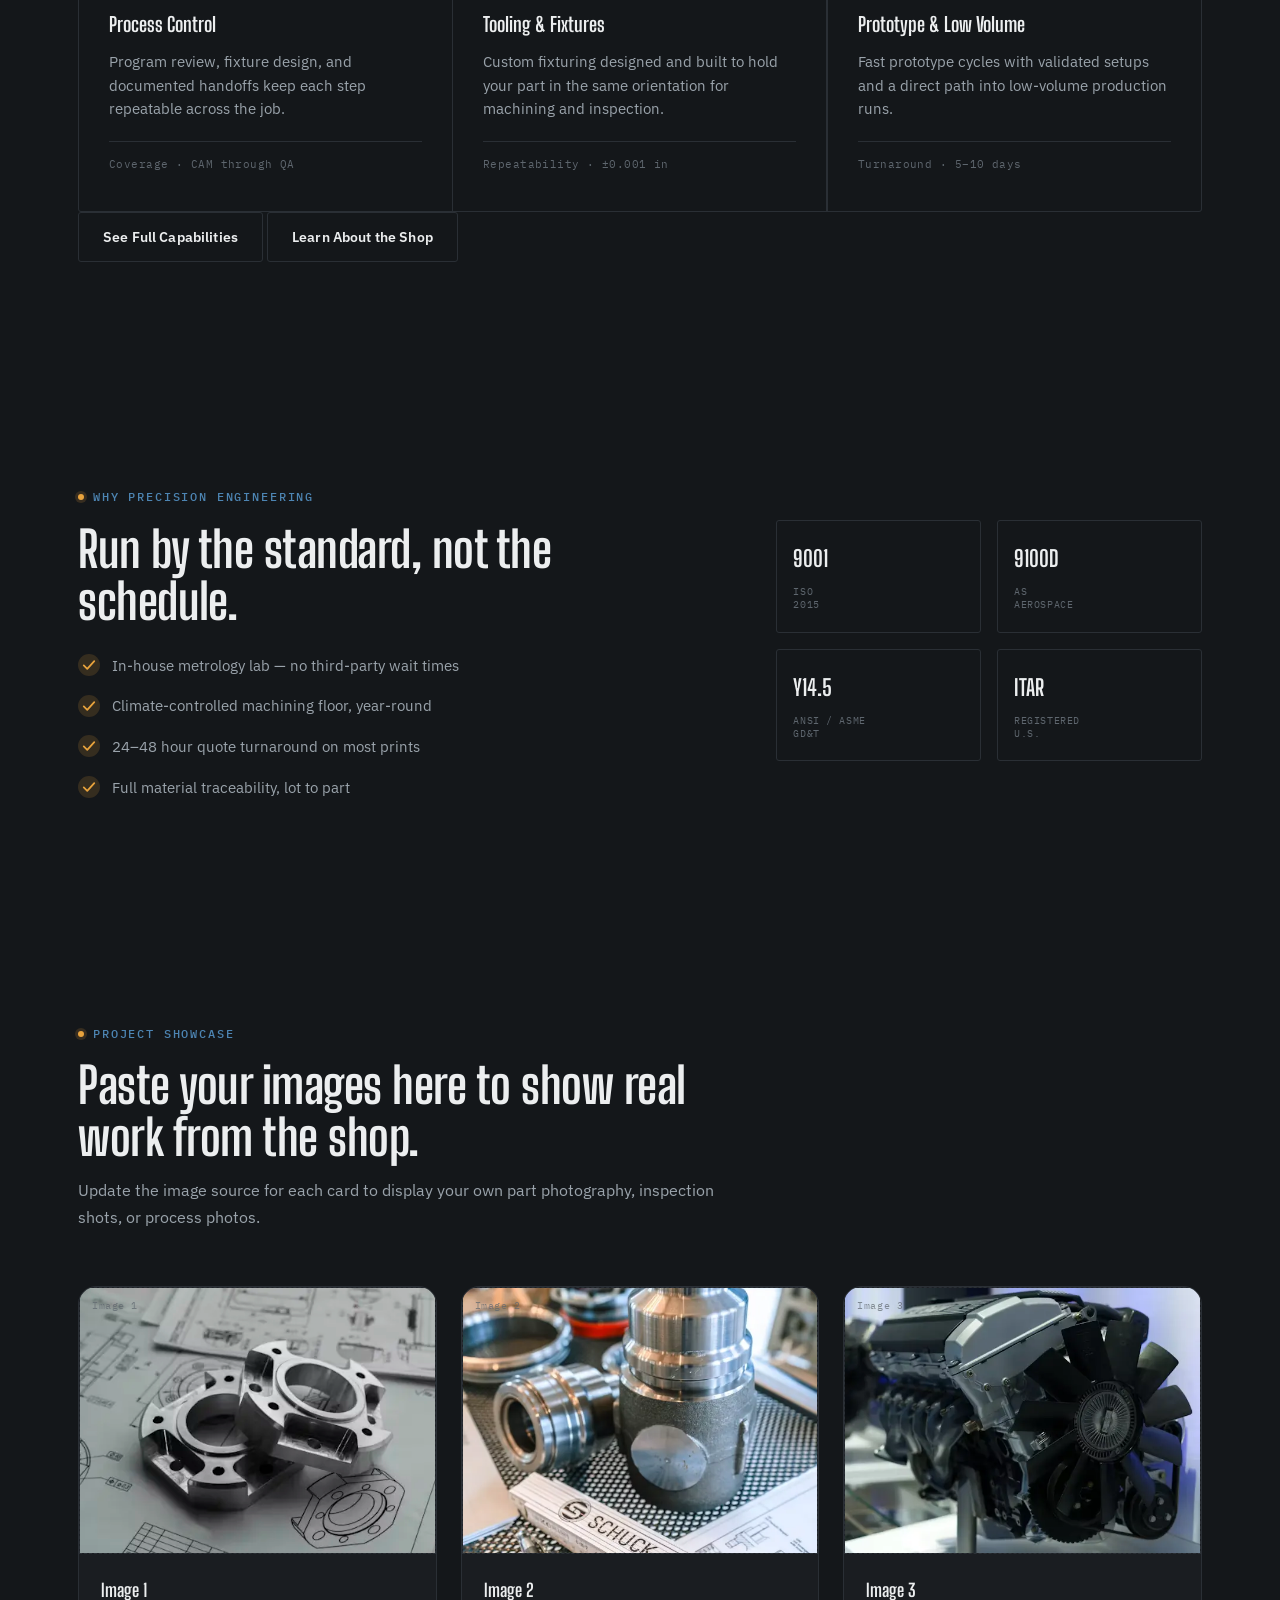
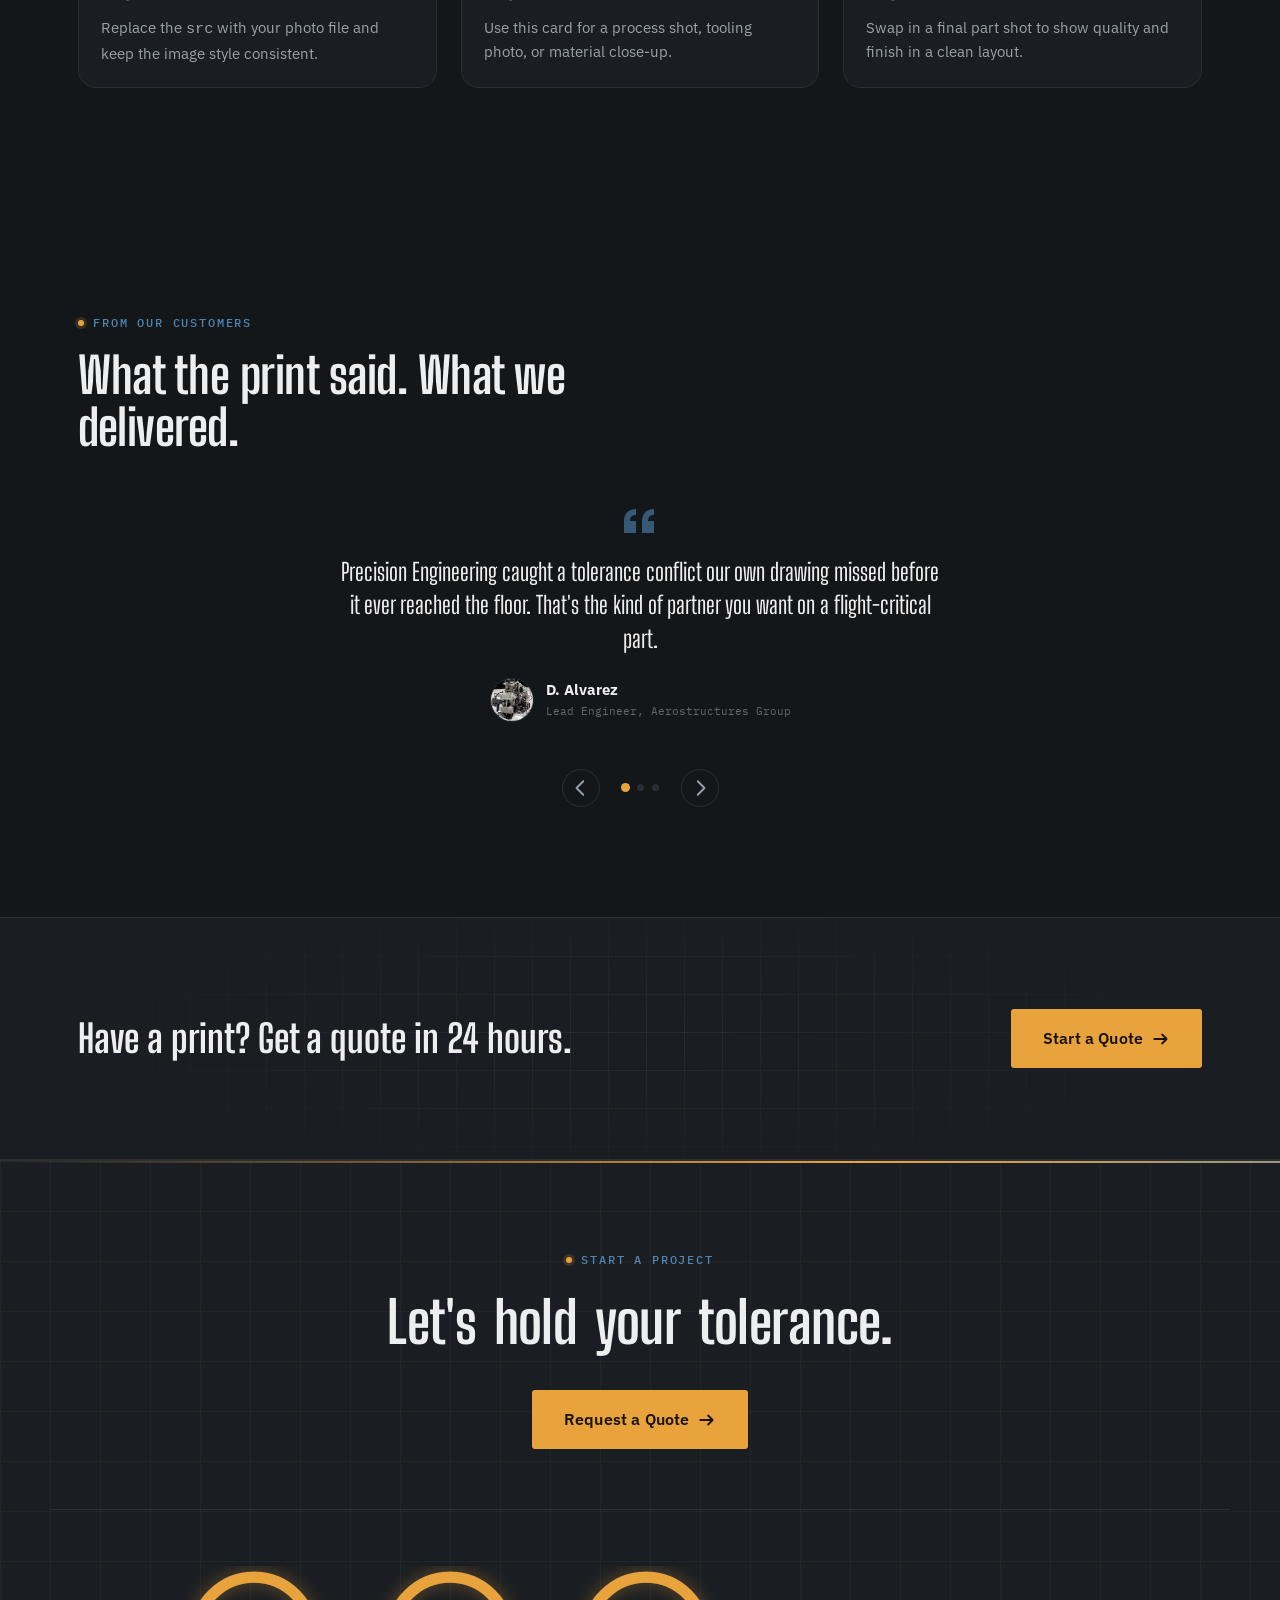
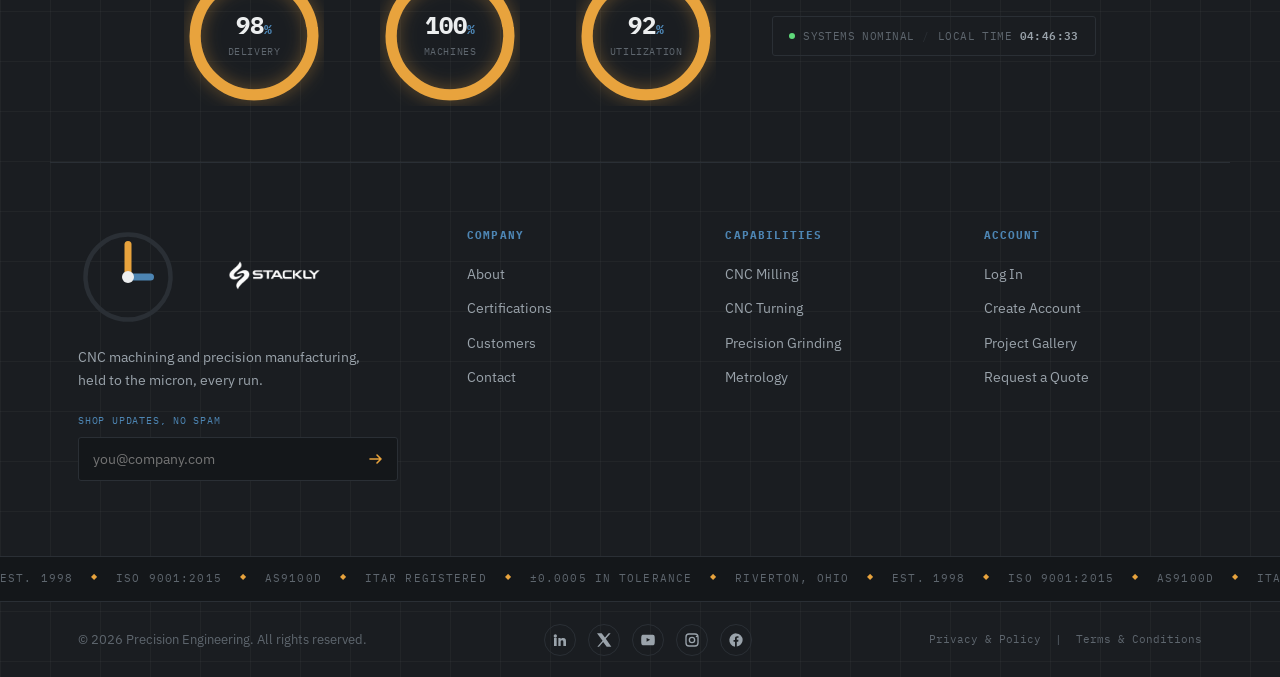
==== commit 49fb516e: "bugs" ====
--- a/index.html
+++ b/index.html
@@ -470,7 +470,7 @@
       <a href="about.html">About</a>
       <a href="index.html#why">Certifications</a>
       <a href="index.html#testimonials">Customers</a>
-      <a href="contact.html">Careers</a>
+      <a href="contact.html">Contact</a>
     </nav>
 
     <nav class="footer-col">
--- a/style.css
+++ b/style.css
@@ -334,23 +334,23 @@
 }
 .site-header__inner { display: flex; align-items: center; gap: 36px; }
 
-.logo { display: flex; align-items: center; gap: 12px; flex-shrink: 0; }
-..logo__mark { display: inline-flex; transition: transform .5s var(--ease-spring); }
+.logo { display: flex; align-items: center; gap: 22px; flex-shrink: 0; }
+.logo__mark { display: inline-flex; width: 100px; height: 100px; min-width: 100px; align-items: center; justify-content: center; transition: transform .5s var(--ease-spring); }
+.logo__mark svg { width: 100%; height: 100%; }
 .logo:hover .logo__mark { transform: rotate(95deg); }
-.logo__mark-ring { fill: none; stroke: var(--line); stroke-width: 1.4; }
-.logo__mark-tick { stroke: var(--amber); stroke-width: 2; stroke-linecap: round; }
+.logo__mark-ring { fill: none; stroke: var(--line); stroke-width: 1.8; }
+.logo__mark-tick { stroke: var(--amber); stroke-width: 2.8; stroke-linecap: round; }
 .logo__mark-tick--minor { stroke: var(--blueprint); }
 .logo__mark-hub { fill: var(--ink); }
 .logo__img {
   display: block;
-  width: 220px;
-  height: auto;
-  max-height: 72px;
+  width: auto;
+  max-height: 120px;
   object-fit: contain;
 }
 .logo--footer .logo__img {
-  width: 200px;
-  max-height: 64px;
+  width: auto;
+  max-height: 100px;
 }
 .logo__text {
   display: none;
@@ -1027,7 +1027,8 @@
 @media (max-width: 760px) {
   .main-nav, .site-header .btn { display: none; }
   .site-header__inner { justify-content: space-between; gap: 12px; }
-  .logo__img { width: 190px; max-height: 56px; }
+  .logo__img { width: auto; max-height: 88px; }
+  .logo__mark { width: 78px; height: 78px; min-width: 78px; }
   .nav-toggle { display: flex; margin-left: auto; }
   section { padding: 76px 0; }
   .stat-grid { grid-template-columns: 1fr 1fr; gap: 22px; }
@@ -1166,8 +1167,8 @@
 }
 .checkbox input:checked + .checkbox__box { background: var(--amber); border-color: var(--amber); color: var(--amber-ink); transform: scale(1.08); }
 .checkbox input:focus-visible + .checkbox__box { box-shadow: 0 0 0 3px var(--blueprint-dim); }
-.checkbox--terms { align-items: flex-start; margin-bottom: 26px; line-height: 1.5; }
-.checkbox--terms .checkbox__box { margin-top: 1px; }
+.checkbox--terms { display: flex; flex-wrap: wrap; align-items: flex-start; justify-content: flex-start; gap: 10px; margin-bottom: 26px; line-height: 1.5; }
+.checkbox--terms .checkbox__box { margin-top: 2px; }
 .checkbox--terms a { color: var(--blueprint); }
 
 /* submit button with spinner */
@@ -1229,4 +1230,7 @@
   .auth-header { padding: 18px 20px; }
   .auth__oauth { grid-template-columns: 1fr; }
   .auth__row { flex-direction: column; align-items: flex-start; }
+  .checkbox--terms { align-items: flex-start; width: 100%; justify-content: flex-start; padding-left: 0; }
+  .checkbox--terms .checkbox__box { margin-top: 1px; }
+  .checkbox--terms span, .checkbox--terms a { flex: 1 1 auto; }
 }
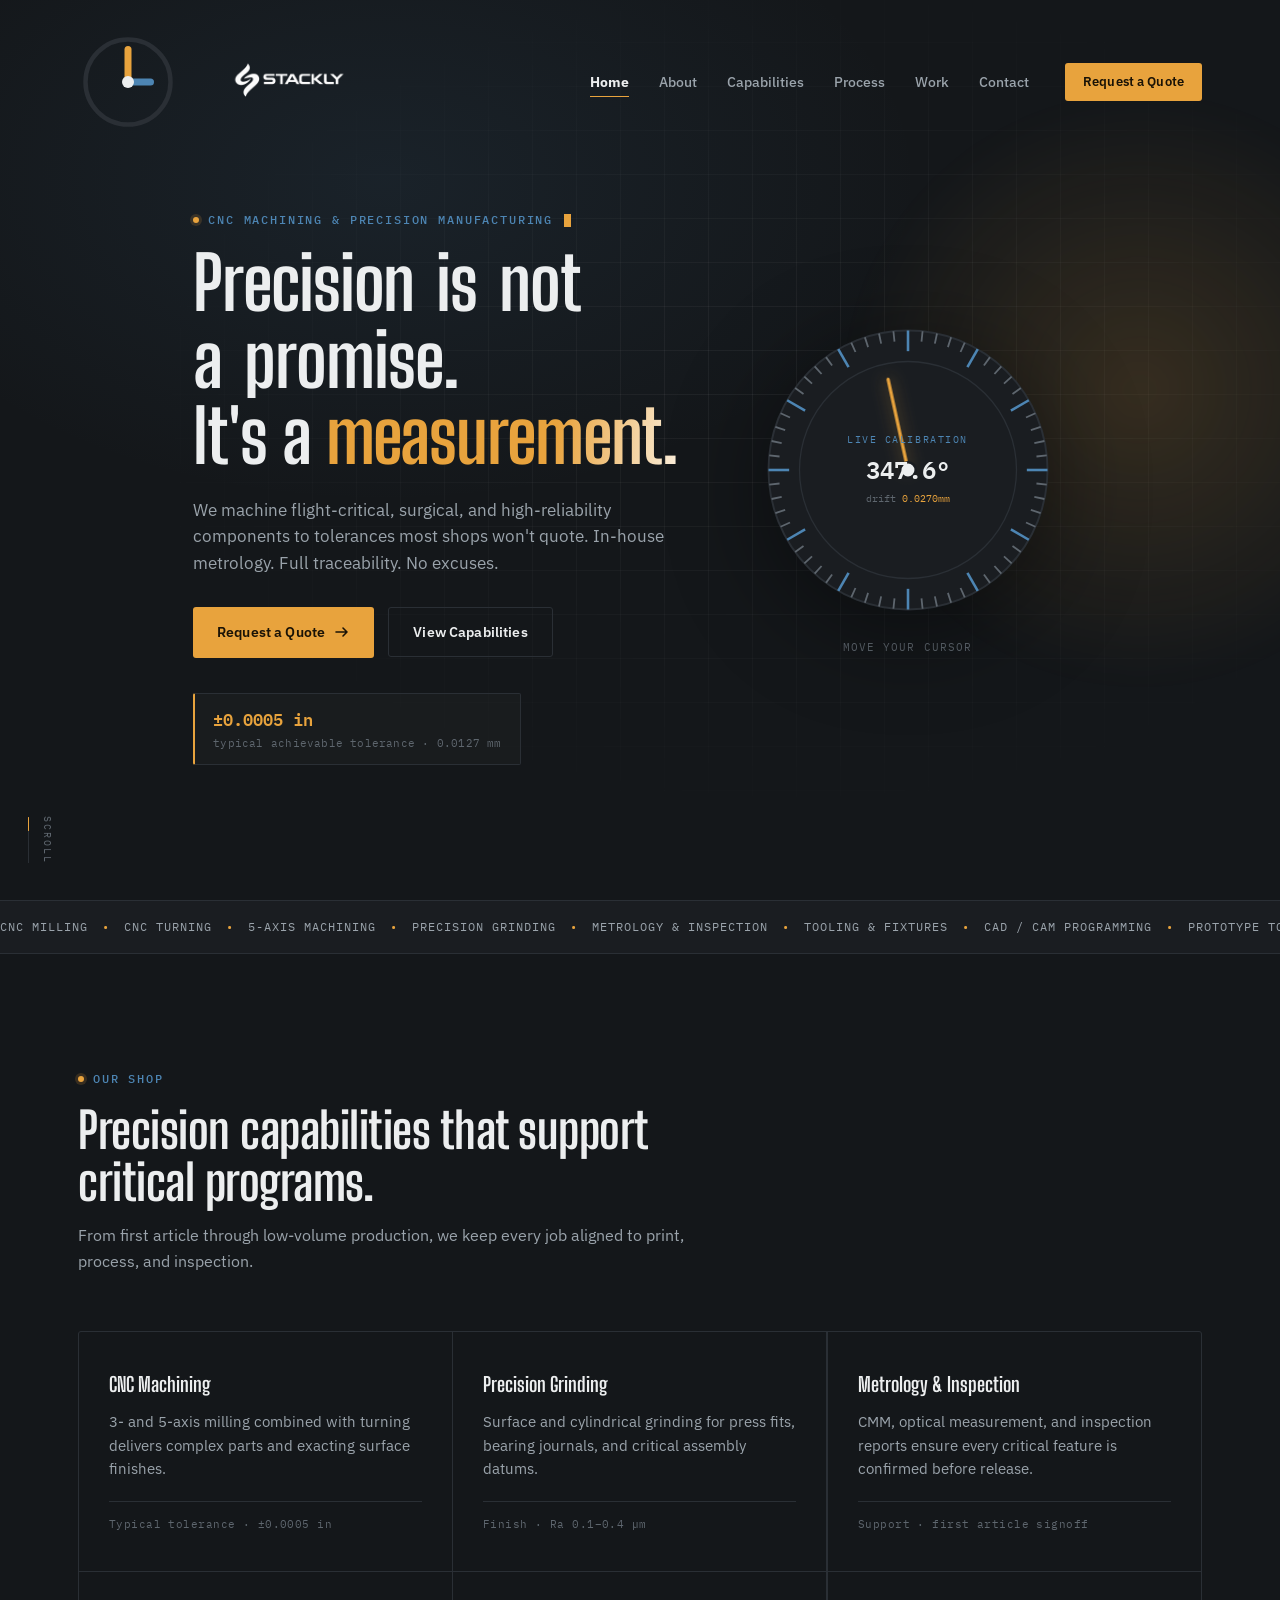
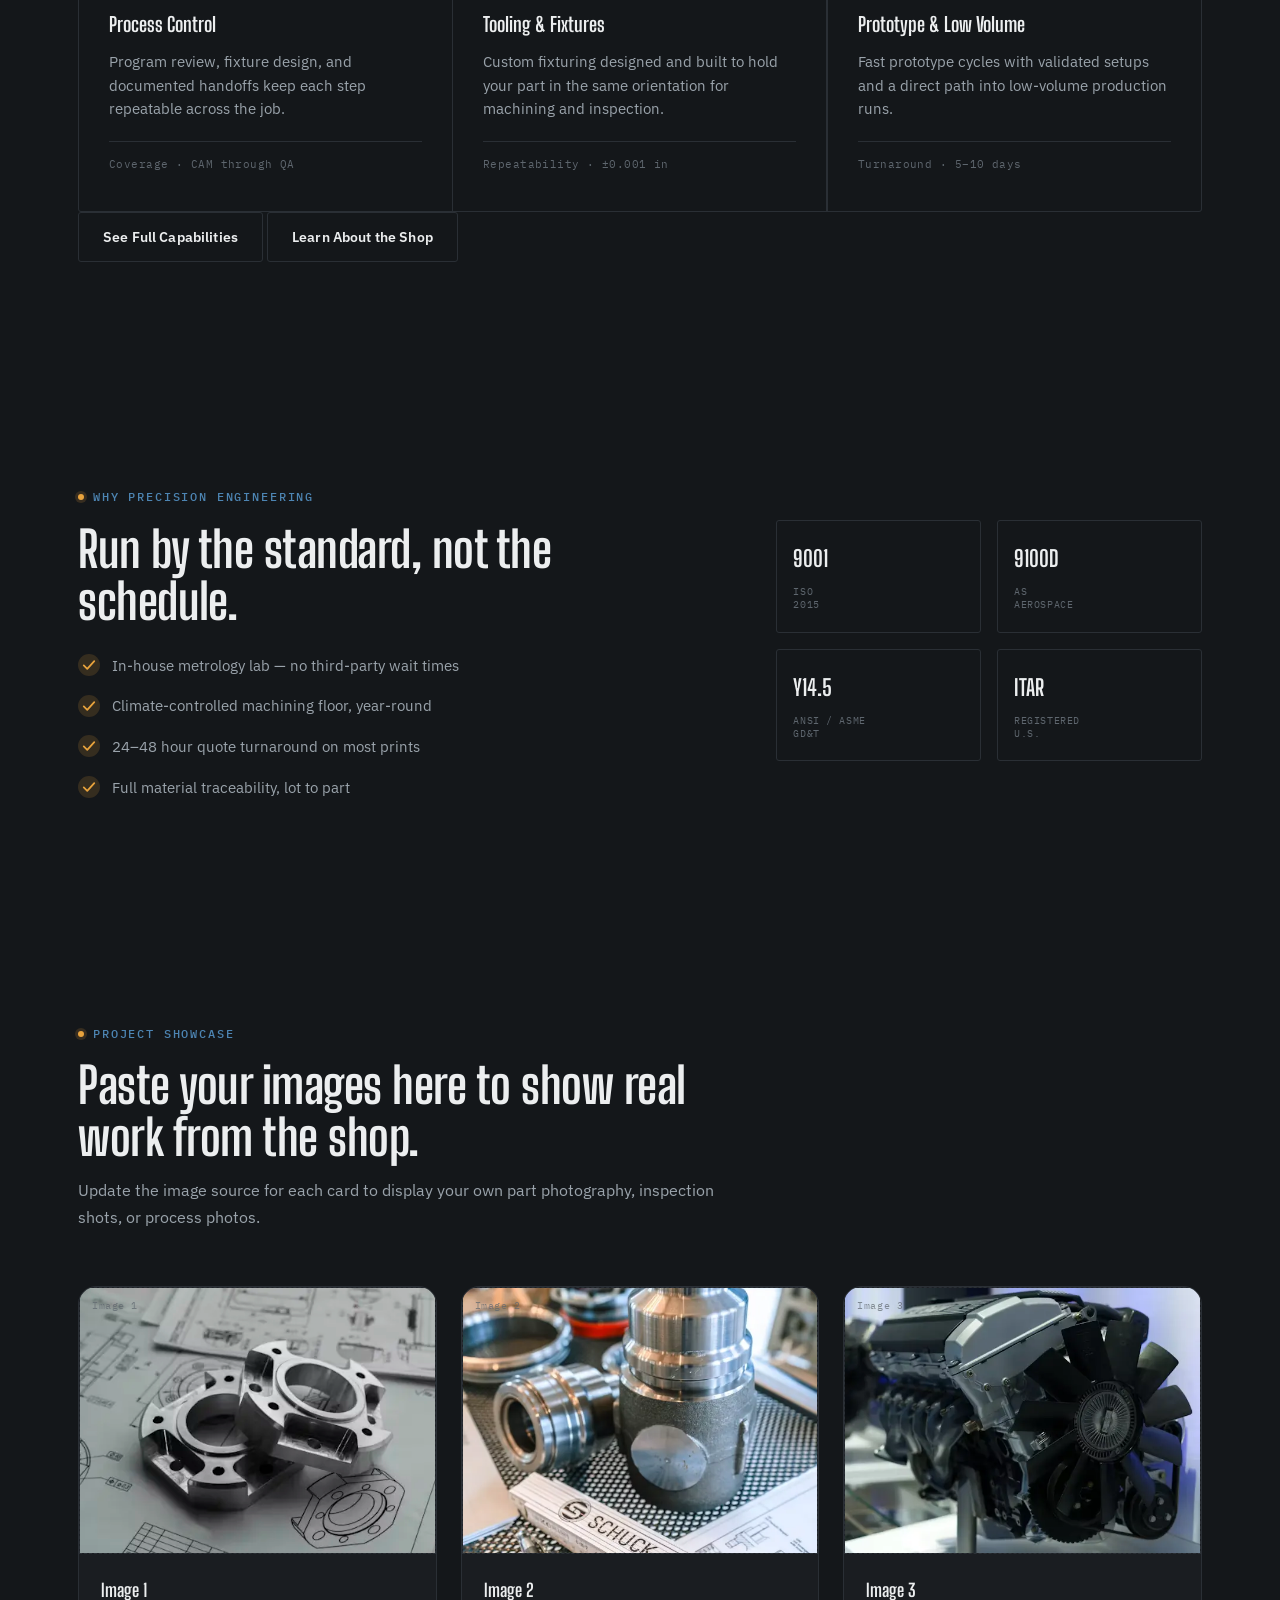
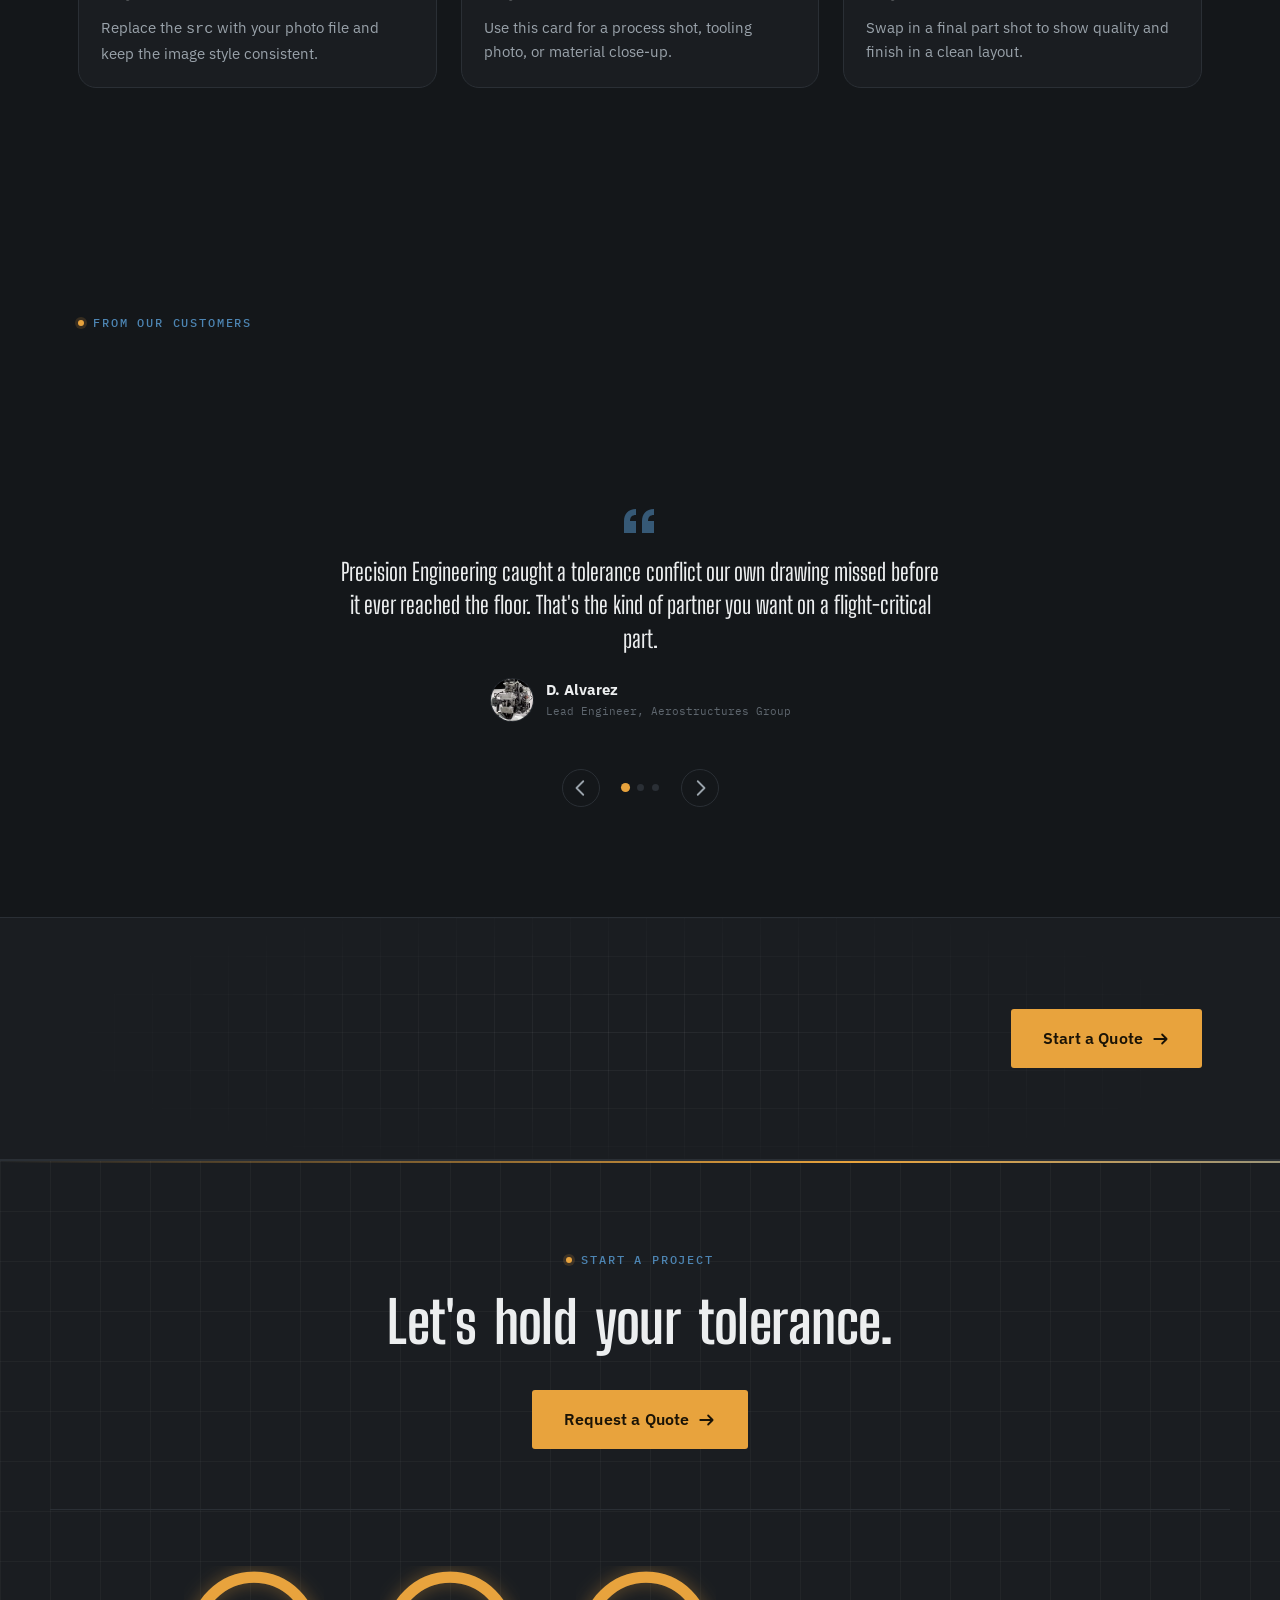
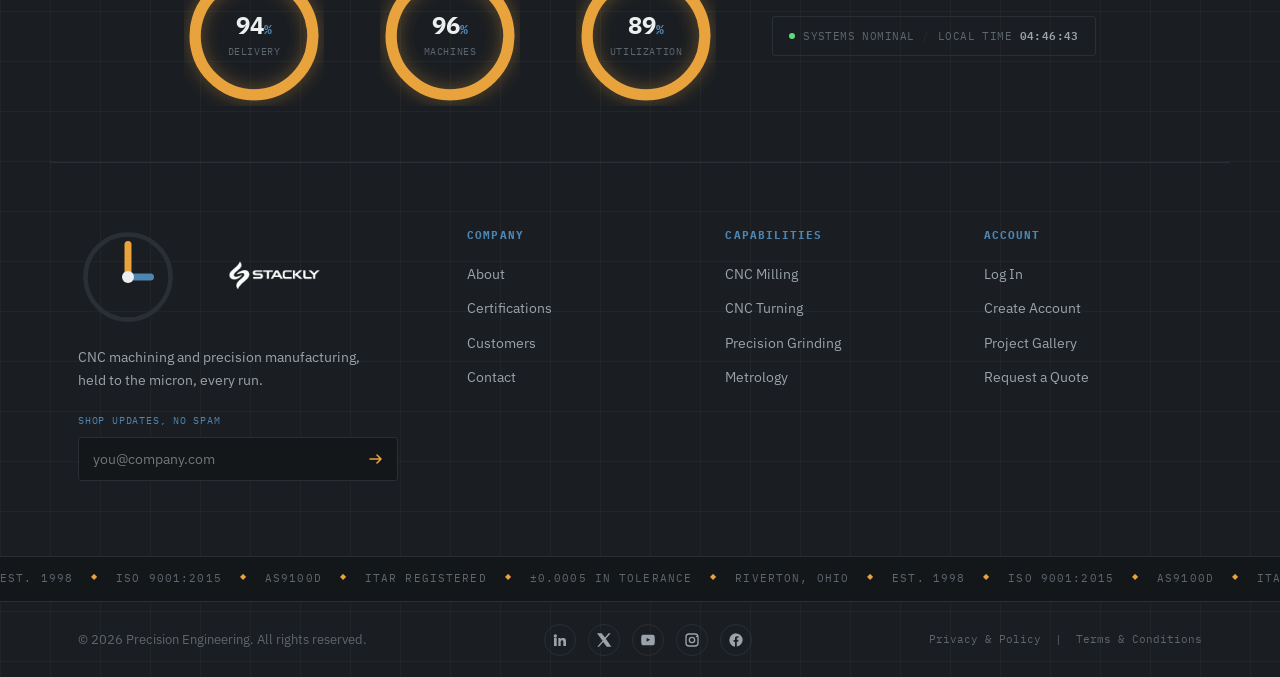
==== commit 1e4b3e0e: "bugs" ====
--- a/index.html
+++ b/index.html
@@ -49,6 +49,7 @@
           </svg>
         </span>
         <img src="logo (1).webp" alt="Precision Engineering" class="logo__img">
+    </a>
     <nav class="main-nav" id="mainNav">
       <a href="index.html" class="main-nav__link"><span>Home</span></a>
       <a href="about.html" class="main-nav__link"><span>About</span></a>
